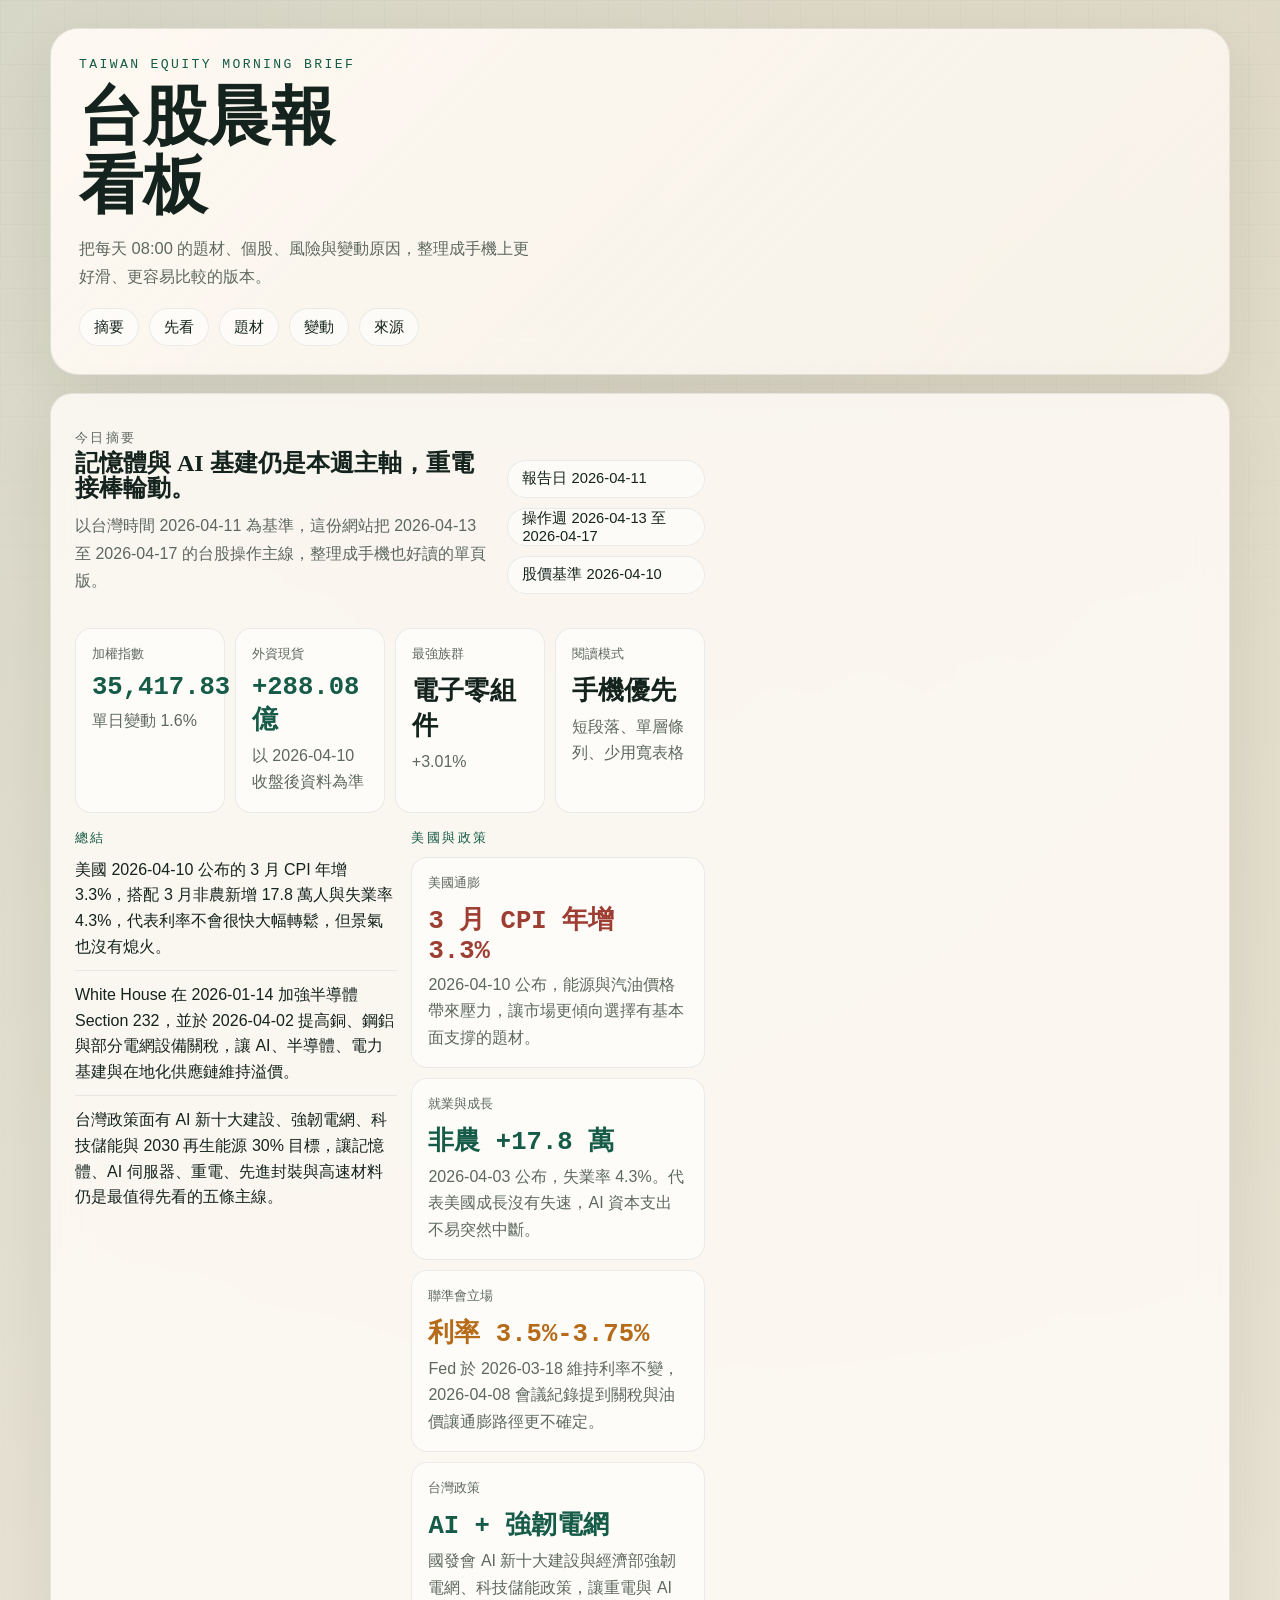
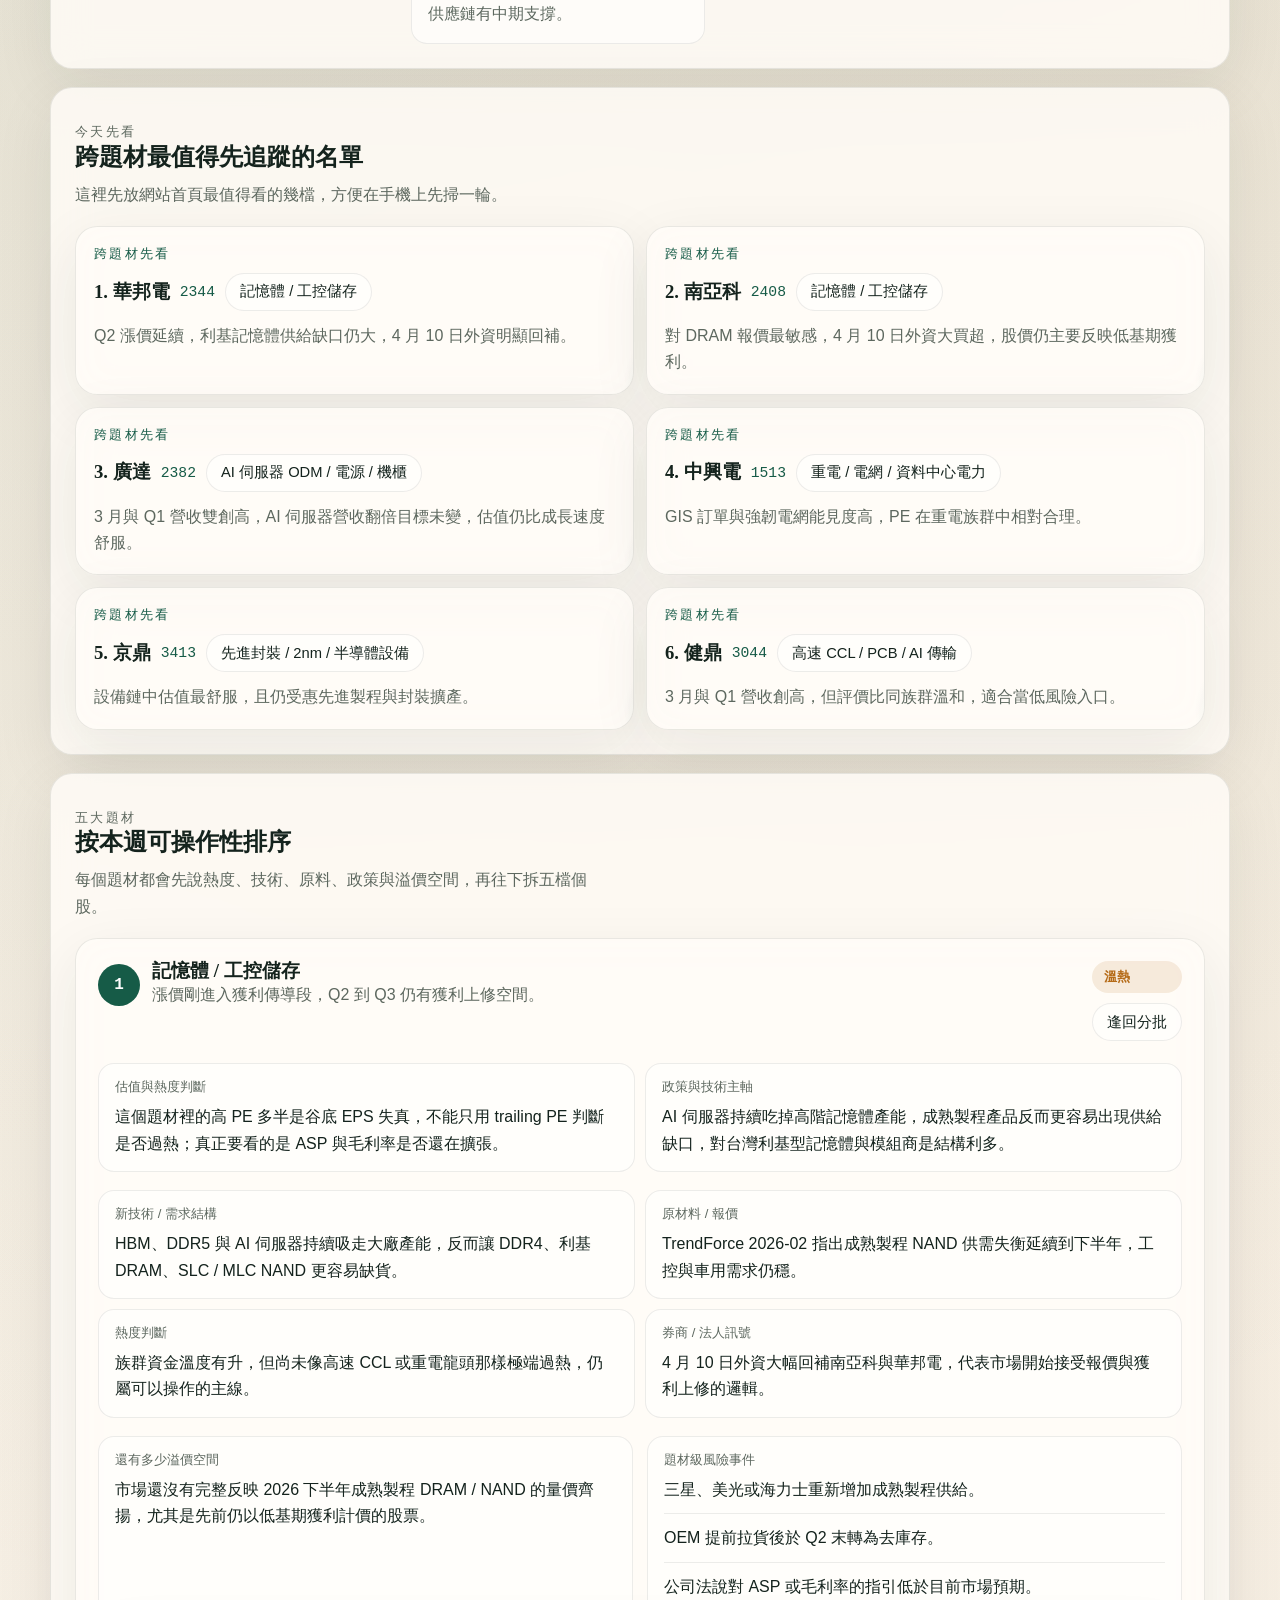
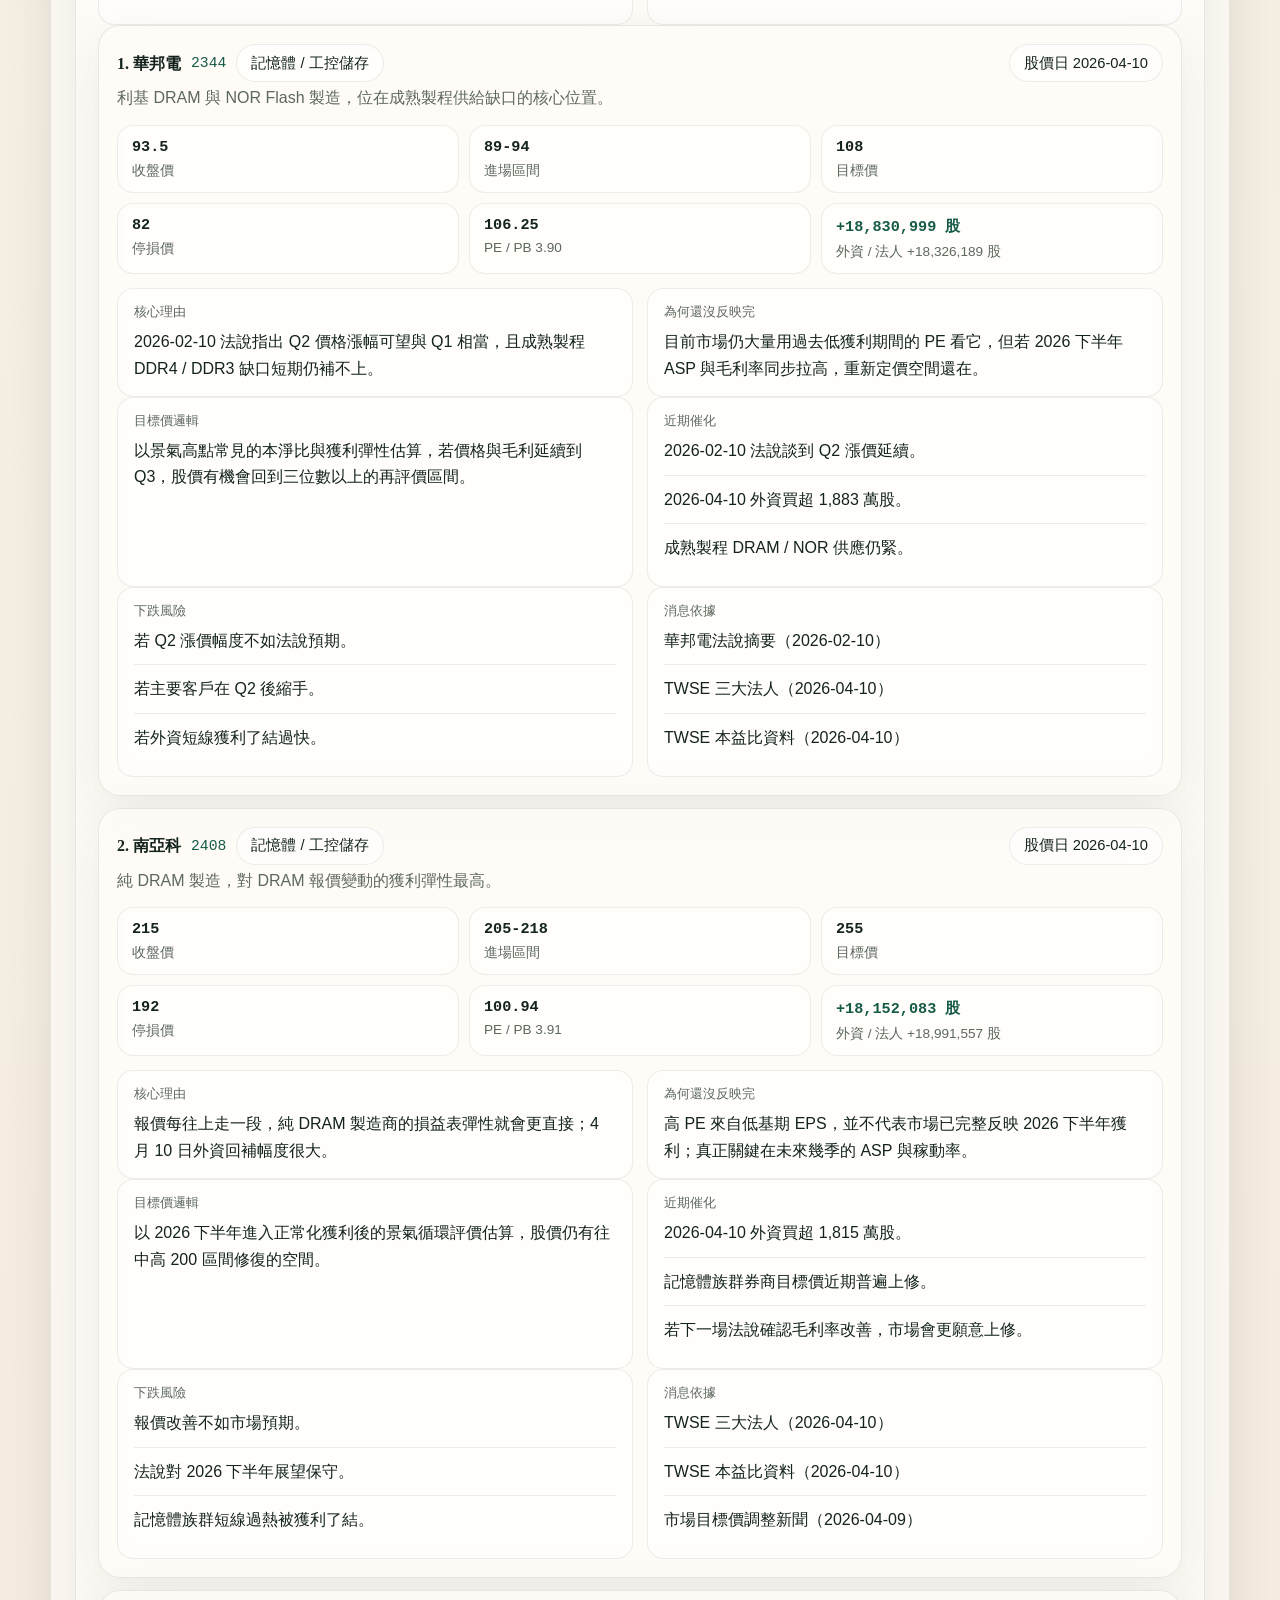
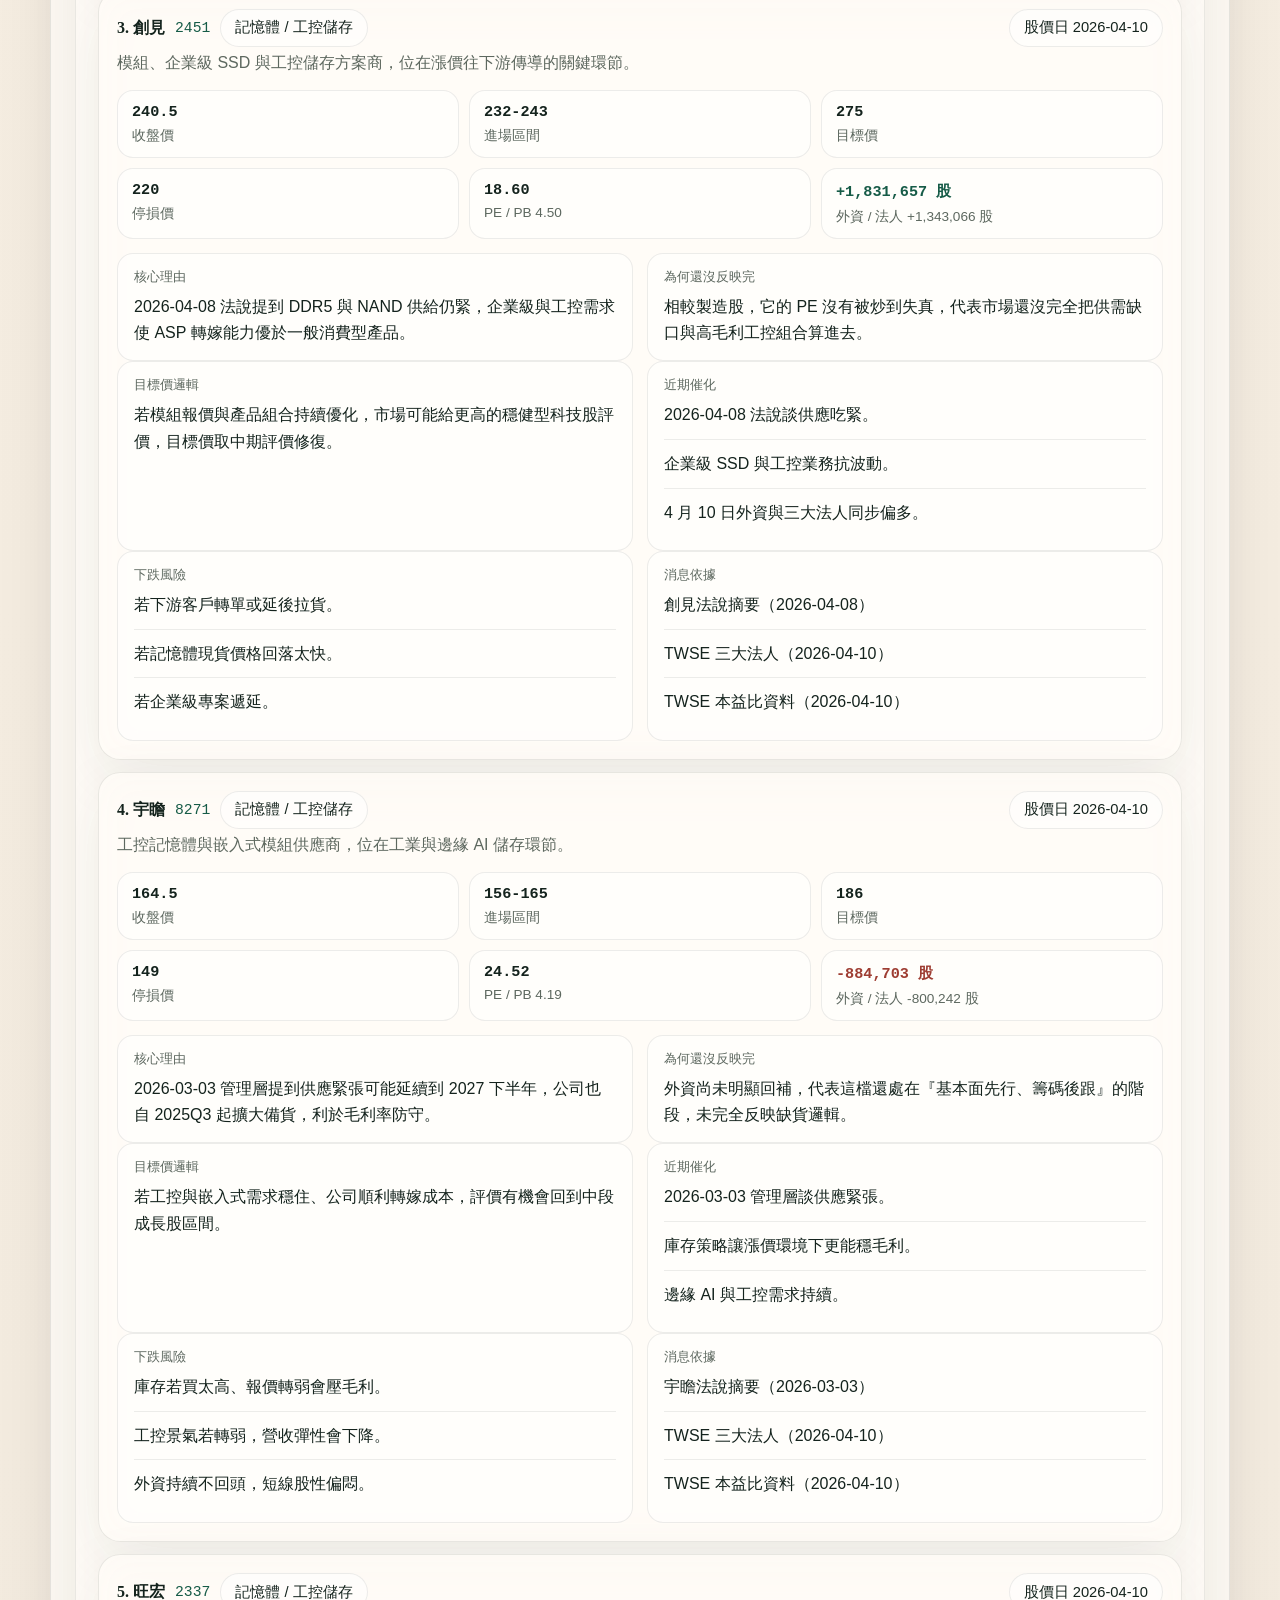
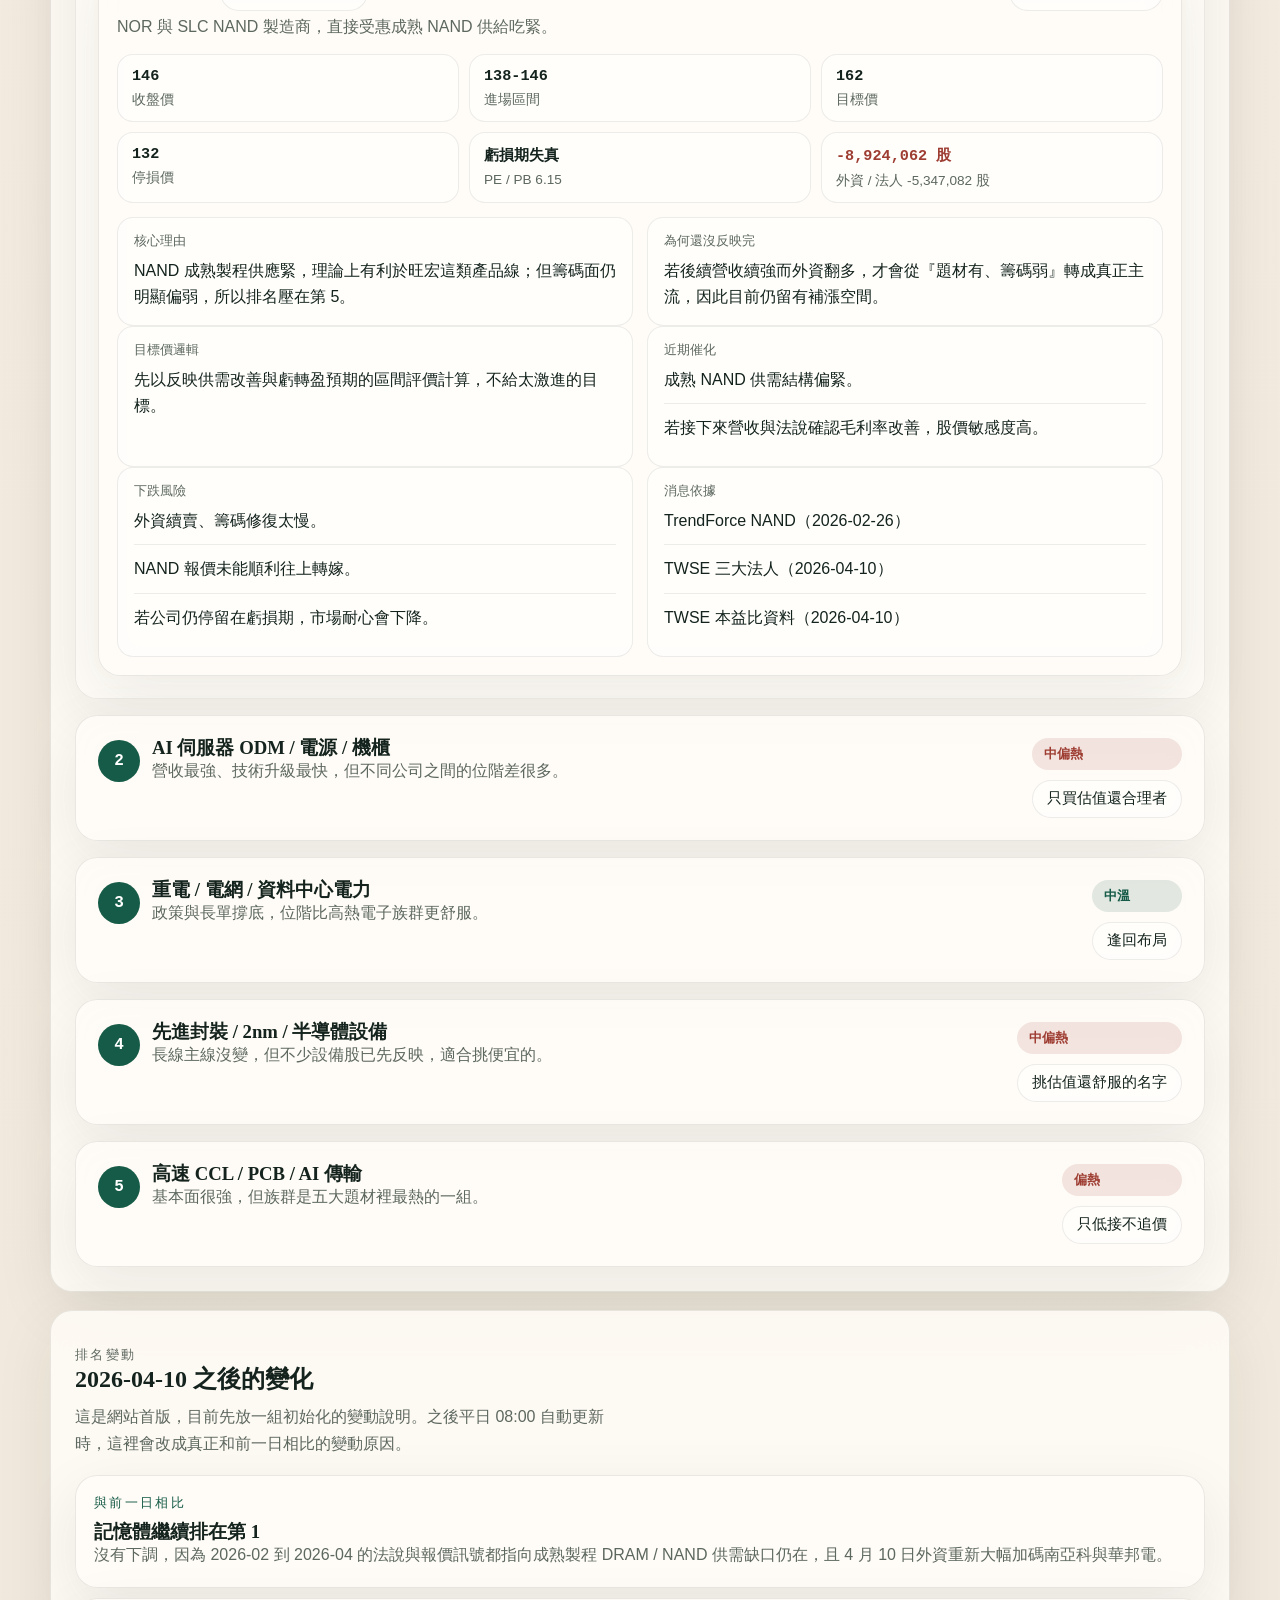
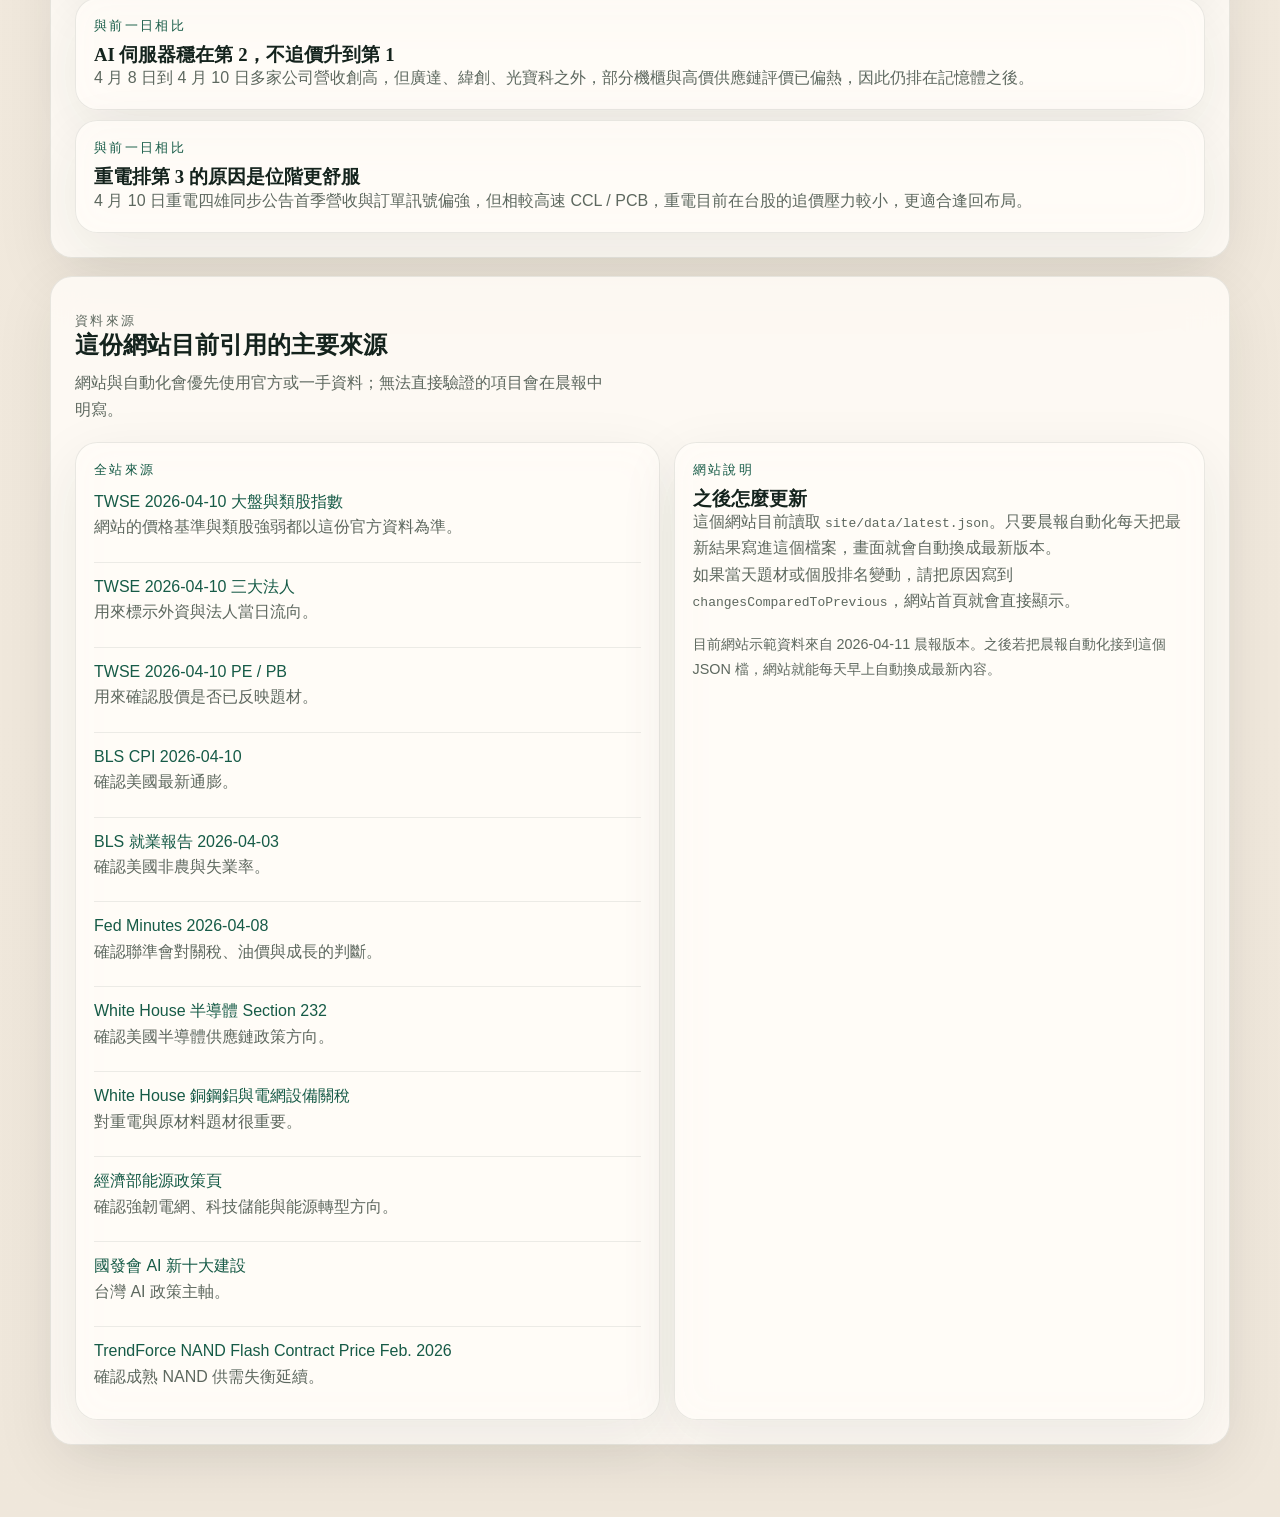
==== site/index.html @ 7820d24f "Add Taiwan stock morning brief site" ====
<!DOCTYPE html>
<html lang="zh-Hant">
  <head>
    <meta charset="UTF-8" />
    <meta name="viewport" content="width=device-width, initial-scale=1.0" />
    <title>台股晨報看板</title>
    <meta
      name="description"
      content="把每天的台股題材晨報整理成手機也好讀的單頁網站。"
    />
    <link rel="stylesheet" href="./styles.css" />
  </head>
  <body>
    <div class="page-backdrop"></div>
    <div class="shell">
      <header class="hero" id="top">
        <div class="hero-copy">
          <p class="eyebrow">Taiwan Equity Morning Brief</p>
          <h1>台股晨報看板</h1>
          <p class="hero-text">
            把每天 08:00 的題材、個股、風險與變動原因，整理成手機上更好滑、更容易比較的版本。
          </p>
        </div>
        <nav class="quick-nav" aria-label="快速導覽">
          <a href="#summary">摘要</a>
          <a href="#focus">先看</a>
          <a href="#themes">題材</a>
          <a href="#changes">變動</a>
          <a href="#sources">來源</a>
        </nav>
      </header>

      <main id="app" class="app">
        <section class="loading-card">
          <p class="loading-kicker">載入中</p>
          <h2>正在整理今天的晨報畫面</h2>
          <p>如果是第一次打開，請稍等資料載入完成。</p>
        </section>
      </main>
    </div>

    <script type="module" src="./app.js"></script>
  </body>
</html>
---- site/styles.css ----
:root {
  --bg: #f6f0e7;
  --bg-soft: rgba(255, 251, 244, 0.78);
  --surface: rgba(255, 252, 247, 0.84);
  --surface-strong: #fffaf3;
  --border: rgba(38, 49, 40, 0.1);
  --ink: #14231d;
  --muted: #5d685f;
  --jade: #165b47;
  --jade-soft: rgba(22, 91, 71, 0.12);
  --amber: #b56b17;
  --amber-soft: rgba(181, 107, 23, 0.12);
  --rose: #9e3d32;
  --rose-soft: rgba(158, 61, 50, 0.12);
  --shadow: 0 18px 60px rgba(21, 32, 27, 0.08);
  --radius-xl: 28px;
  --radius-lg: 22px;
  --radius-md: 16px;
  --radius-sm: 12px;
  --content-width: 1180px;
  --headline-font: "Iowan Old Style", "Palatino Linotype", "Book Antiqua",
    "Times New Roman", serif;
  --body-font: "Avenir Next", "PingFang TC", "Noto Sans TC", "Helvetica Neue",
    sans-serif;
  --mono-font: "SFMono-Regular", "Cascadia Code", Menlo, Monaco, Consolas,
    monospace;
}

* {
  box-sizing: border-box;
}

html {
  scroll-behavior: smooth;
}

body {
  margin: 0;
  min-height: 100vh;
  color: var(--ink);
  background:
    radial-gradient(circle at top left, rgba(22, 91, 71, 0.13), transparent 34%),
    radial-gradient(circle at top right, rgba(181, 107, 23, 0.12), transparent 36%),
    linear-gradient(180deg, #f9f4eb 0%, #f5ede1 48%, #efe7db 100%);
  font-family: var(--body-font);
}

.page-backdrop {
  position: fixed;
  inset: 0;
  pointer-events: none;
  background-image:
    linear-gradient(rgba(20, 35, 29, 0.035) 1px, transparent 1px),
    linear-gradient(90deg, rgba(20, 35, 29, 0.03) 1px, transparent 1px);
  background-size: 32px 32px;
  mask-image: linear-gradient(180deg, rgba(0, 0, 0, 0.6), transparent 92%);
}

.shell {
  position: relative;
  width: min(calc(100% - 28px), var(--content-width));
  margin: 0 auto;
  padding: 28px 0 72px;
}

.hero {
  display: grid;
  gap: 18px;
  padding: 28px;
  border: 1px solid var(--border);
  border-radius: var(--radius-xl);
  background:
    linear-gradient(135deg, rgba(255, 250, 243, 0.92), rgba(252, 247, 239, 0.7)),
    rgba(255, 255, 255, 0.3);
  box-shadow: var(--shadow);
  backdrop-filter: blur(18px);
}

.hero-copy {
  max-width: 760px;
}

.eyebrow,
.loading-kicker,
.section-kicker,
.card-kicker {
  margin: 0 0 10px;
  font-size: 0.82rem;
  letter-spacing: 0.18em;
  text-transform: uppercase;
  color: var(--jade);
  font-family: var(--mono-font);
}

h1,
h2,
h3,
h4 {
  margin: 0;
  font-family: var(--headline-font);
  font-weight: 700;
  line-height: 1.08;
}

h1 {
  font-size: clamp(2.4rem, 5vw, 4.6rem);
  max-width: 9ch;
}

.hero-text {
  margin: 14px 0 0;
  max-width: 50ch;
  font-size: 1.03rem;
  line-height: 1.7;
  color: var(--muted);
}

.quick-nav {
  display: flex;
  gap: 10px;
  flex-wrap: wrap;
}

.quick-nav a,
.chip,
.pill {
  display: inline-flex;
  align-items: center;
  gap: 8px;
  min-height: 38px;
  padding: 0 14px;
  border-radius: 999px;
  border: 1px solid rgba(20, 35, 29, 0.08);
  background: rgba(255, 255, 255, 0.55);
  color: var(--ink);
  text-decoration: none;
  font-size: 0.92rem;
}

.app {
  display: grid;
  gap: 18px;
  margin-top: 18px;
}

.panel,
.loading-card,
.theme-card,
.stock-card,
.focus-card,
.source-card,
.change-card {
  border: 1px solid var(--border);
  border-radius: var(--radius-lg);
  background: var(--surface);
  box-shadow: var(--shadow);
  backdrop-filter: blur(18px);
}

.loading-card,
.panel {
  padding: 24px;
}

.panel-grid {
  display: grid;
  gap: 16px;
}

.overview {
  display: grid;
  gap: 16px;
  grid-template-columns: 1.3fr 1fr;
}

.market-strip,
.macro-grid,
.focus-grid,
.theme-meta,
.stock-metrics,
.source-list,
.change-list,
.badge-row {
  display: grid;
  gap: 10px;
}

.market-strip {
  grid-template-columns: repeat(4, minmax(0, 1fr));
}

.metric-card {
  padding: 16px;
  border-radius: var(--radius-md);
  background: rgba(255, 255, 255, 0.56);
  border: 1px solid rgba(20, 35, 29, 0.08);
}

.metric-label {
  margin: 0;
  font-size: 0.82rem;
  color: var(--muted);
}

.metric-value {
  margin: 10px 0 6px;
  font-size: clamp(1.25rem, 2vw, 1.7rem);
  font-weight: 700;
  font-family: var(--mono-font);
}

.metric-note,
.body-copy,
.stock-note,
.meta-note,
.theme-summary,
.source-note {
  margin: 0;
  line-height: 1.65;
  color: var(--muted);
}

.summary-points,
.checklist,
.risk-list,
.source-list,
.change-list,
.inline-list {
  margin: 0;
  padding: 0;
  list-style: none;
}

.summary-points li,
.checklist li,
.risk-list li,
.source-list li,
.change-list li,
.inline-list li {
  padding: 11px 0;
  border-top: 1px solid rgba(20, 35, 29, 0.08);
  line-height: 1.6;
}

.summary-points li:first-child,
.checklist li:first-child,
.risk-list li:first-child,
.source-list li:first-child,
.change-list li:first-child,
.inline-list li:first-child {
  border-top: 0;
  padding-top: 0;
}

.theme-accordion {
  display: grid;
  gap: 16px;
}

.theme-card {
  overflow: clip;
}

.theme-card details {
  display: block;
}

.theme-card summary {
  display: grid;
  gap: 14px;
  padding: 22px;
  cursor: pointer;
  list-style: none;
}

.theme-card summary::-webkit-details-marker {
  display: none;
}

.theme-head {
  display: flex;
  align-items: flex-start;
  justify-content: space-between;
  gap: 12px;
}

.theme-title {
  display: flex;
  align-items: center;
  gap: 12px;
  flex-wrap: wrap;
}

.rank-badge {
  display: inline-flex;
  align-items: center;
  justify-content: center;
  width: 42px;
  height: 42px;
  border-radius: 50%;
  background: var(--jade);
  color: white;
  font-family: var(--mono-font);
  font-weight: 700;
}

.heat-badge {
  padding: 7px 12px;
  border-radius: 999px;
  font-size: 0.84rem;
  font-weight: 700;
}

.heat-hot {
  color: var(--rose);
  background: var(--rose-soft);
}

.heat-warm {
  color: var(--amber);
  background: var(--amber-soft);
}

.heat-cool {
  color: var(--jade);
  background: var(--jade-soft);
}

.theme-body {
  padding: 0 22px 22px;
}

.theme-meta {
  grid-template-columns: repeat(2, minmax(0, 1fr));
  margin-bottom: 18px;
}

.info-block {
  padding: 14px 16px;
  border-radius: var(--radius-md);
  background: rgba(255, 255, 255, 0.52);
  border: 1px solid rgba(20, 35, 29, 0.08);
}

.info-label {
  margin: 0 0 8px;
  color: var(--muted);
  font-size: 0.82rem;
}

.info-text {
  margin: 0;
  line-height: 1.65;
}

.stock-grid,
.focus-grid {
  display: grid;
  gap: 12px;
}

.stock-card,
.focus-card,
.source-card,
.change-card {
  padding: 18px;
}

.stock-header {
  display: flex;
  align-items: flex-start;
  justify-content: space-between;
  gap: 12px;
}

.stock-title-wrap {
  display: grid;
  gap: 4px;
}

.stock-title {
  display: flex;
  align-items: center;
  gap: 10px;
  flex-wrap: wrap;
}

.ticker {
  font-family: var(--mono-font);
  color: var(--jade);
  font-size: 0.92rem;
}

.stock-role {
  margin: 0;
  color: var(--muted);
  line-height: 1.55;
}

.stock-metrics {
  margin: 14px 0;
  grid-template-columns: repeat(3, minmax(0, 1fr));
}

.metric-pill {
  padding: 12px 14px;
  border-radius: var(--radius-md);
  background: rgba(255, 255, 255, 0.56);
  border: 1px solid rgba(20, 35, 29, 0.08);
}

.metric-pill strong {
  display: block;
  margin-bottom: 6px;
  font-family: var(--mono-font);
  font-size: 0.95rem;
}

.metric-pill span {
  display: block;
  color: var(--muted);
  font-size: 0.85rem;
}

.tone-up {
  color: var(--jade);
}

.tone-down {
  color: var(--rose);
}

.tone-flat {
  color: var(--amber);
}

.split-copy {
  display: grid;
  gap: 14px;
  grid-template-columns: repeat(2, minmax(0, 1fr));
}

.section-header {
  display: flex;
  align-items: flex-end;
  justify-content: space-between;
  gap: 16px;
  margin-bottom: 18px;
}

.section-header p {
  margin: 10px 0 0;
  color: var(--muted);
  max-width: 60ch;
  line-height: 1.7;
}

.focus-grid {
  grid-template-columns: repeat(2, minmax(0, 1fr));
}

.focus-card {
  position: relative;
  overflow: hidden;
}

.focus-card::after {
  content: "";
  position: absolute;
  inset: auto -20% -30% auto;
  width: 120px;
  height: 120px;
  border-radius: 50%;
  background: radial-gradient(circle, rgba(22, 91, 71, 0.15), transparent 72%);
}

.focus-title {
  display: flex;
  align-items: center;
  gap: 10px;
  flex-wrap: wrap;
}

.focus-note {
  margin: 12px 0 0;
  line-height: 1.65;
  color: var(--muted);
}

.changes-layout,
.sources-layout {
  display: grid;
  gap: 14px;
  grid-template-columns: 1.1fr 1fr;
}

.source-card a {
  color: var(--jade);
  text-decoration: none;
}

.source-card a:hover {
  text-decoration: underline;
}

.footer-note {
  margin-top: 18px;
  color: var(--muted);
  font-size: 0.9rem;
  line-height: 1.7;
}

.animate-rise {
  animation: rise 540ms ease both;
}

.delay-1 {
  animation-delay: 80ms;
}

.delay-2 {
  animation-delay: 160ms;
}

.delay-3 {
  animation-delay: 240ms;
}

@keyframes rise {
  from {
    opacity: 0;
    transform: translateY(14px);
  }
  to {
    opacity: 1;
    transform: translateY(0);
  }
}

@media (max-width: 980px) {
  .overview,
  .changes-layout,
  .sources-layout,
  .split-copy,
  .focus-grid {
    grid-template-columns: 1fr;
  }

  .market-strip {
    grid-template-columns: repeat(2, minmax(0, 1fr));
  }

  .theme-meta,
  .stock-metrics {
    grid-template-columns: 1fr;
  }
}

@media (max-width: 720px) {
  .shell {
    width: min(calc(100% - 18px), var(--content-width));
    padding-top: 14px;
    padding-bottom: 48px;
  }

  .hero,
  .loading-card,
  .panel {
    padding: 18px;
  }

  .theme-card summary,
  .theme-body,
  .stock-card,
  .focus-card,
  .source-card,
  .change-card {
    padding: 16px;
  }

  h1 {
    max-width: 100%;
    font-size: clamp(2.2rem, 11vw, 3.4rem);
  }

  .section-header {
    align-items: flex-start;
    flex-direction: column;
  }

  .market-strip {
    grid-template-columns: 1fr;
  }

  .quick-nav {
    overflow-x: auto;
    padding-bottom: 4px;
  }

  .quick-nav::-webkit-scrollbar {
    display: none;
  }

  .stock-header,
  .theme-head {
    flex-direction: column;
  }
}

@media (prefers-reduced-motion: reduce) {
  html {
    scroll-behavior: auto;
  }

  .animate-rise,
  .delay-1,
  .delay-2,
  .delay-3 {
    animation: none;
  }
}
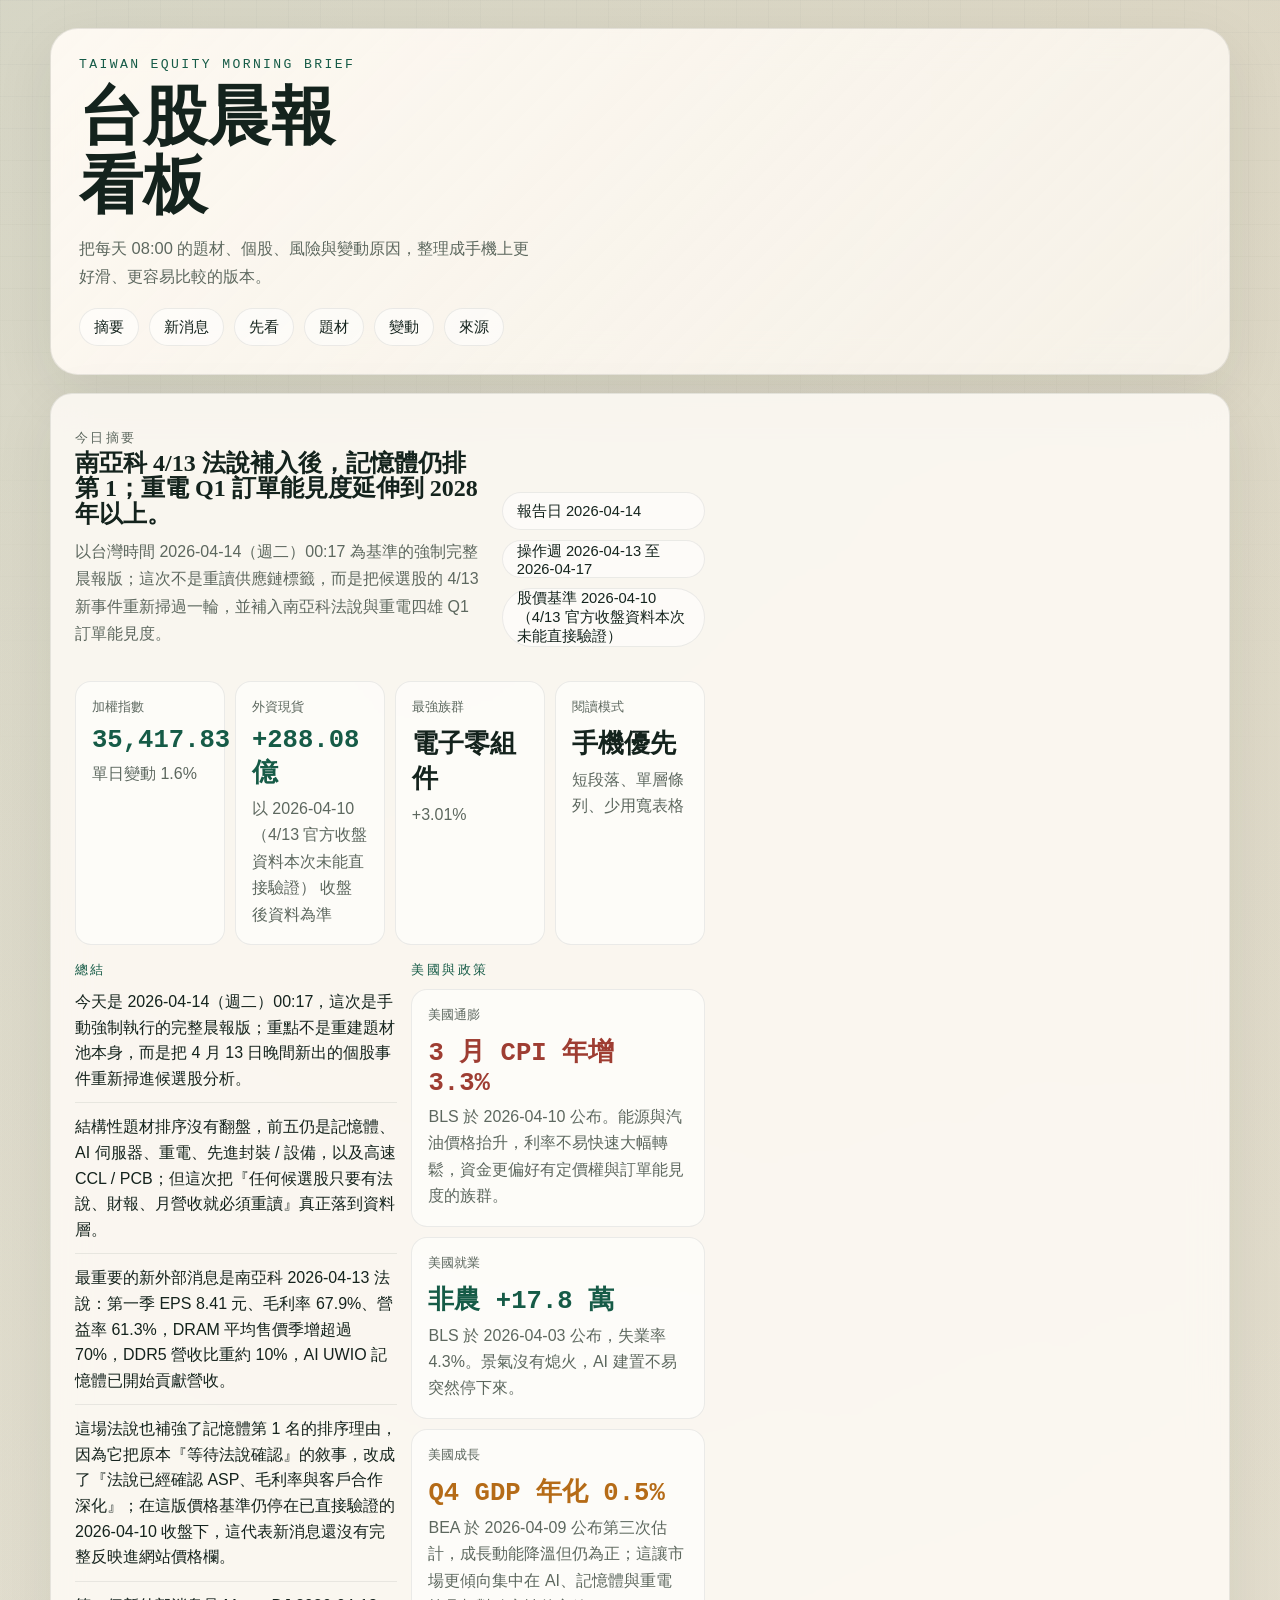
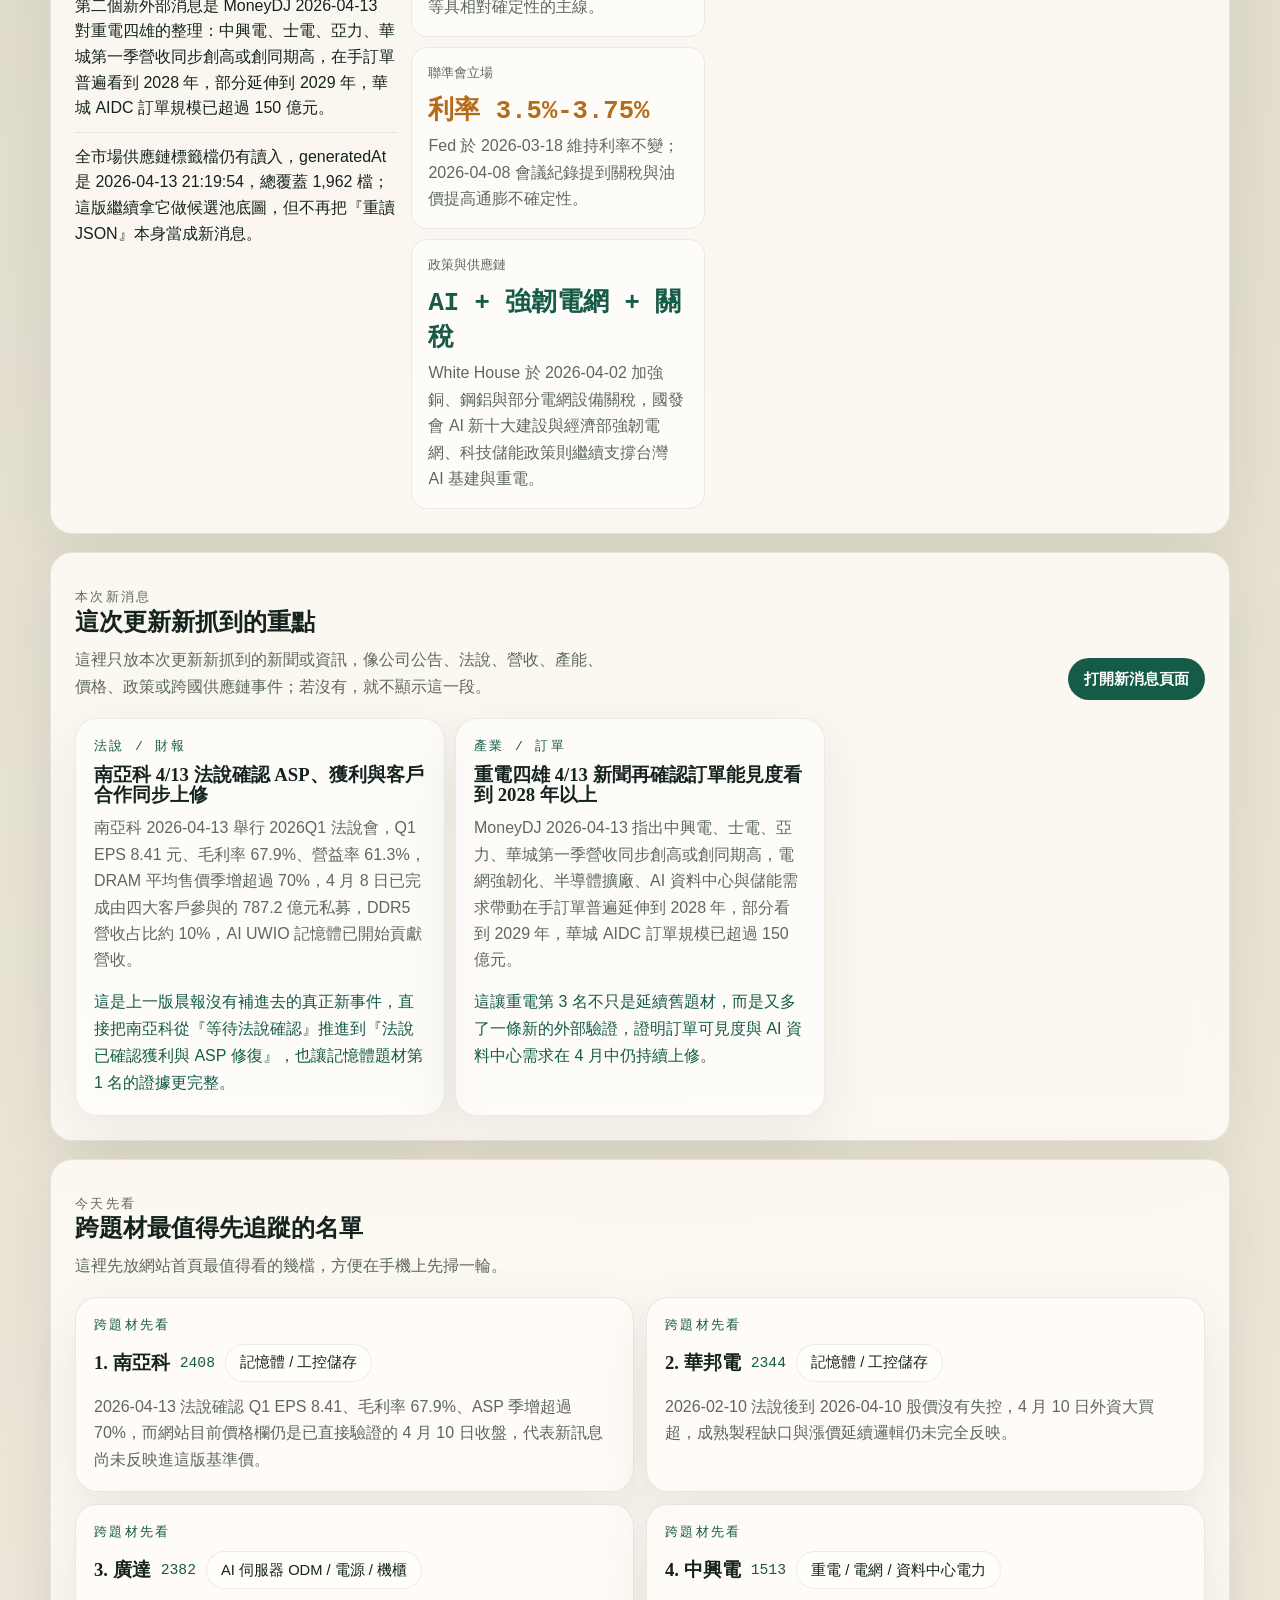
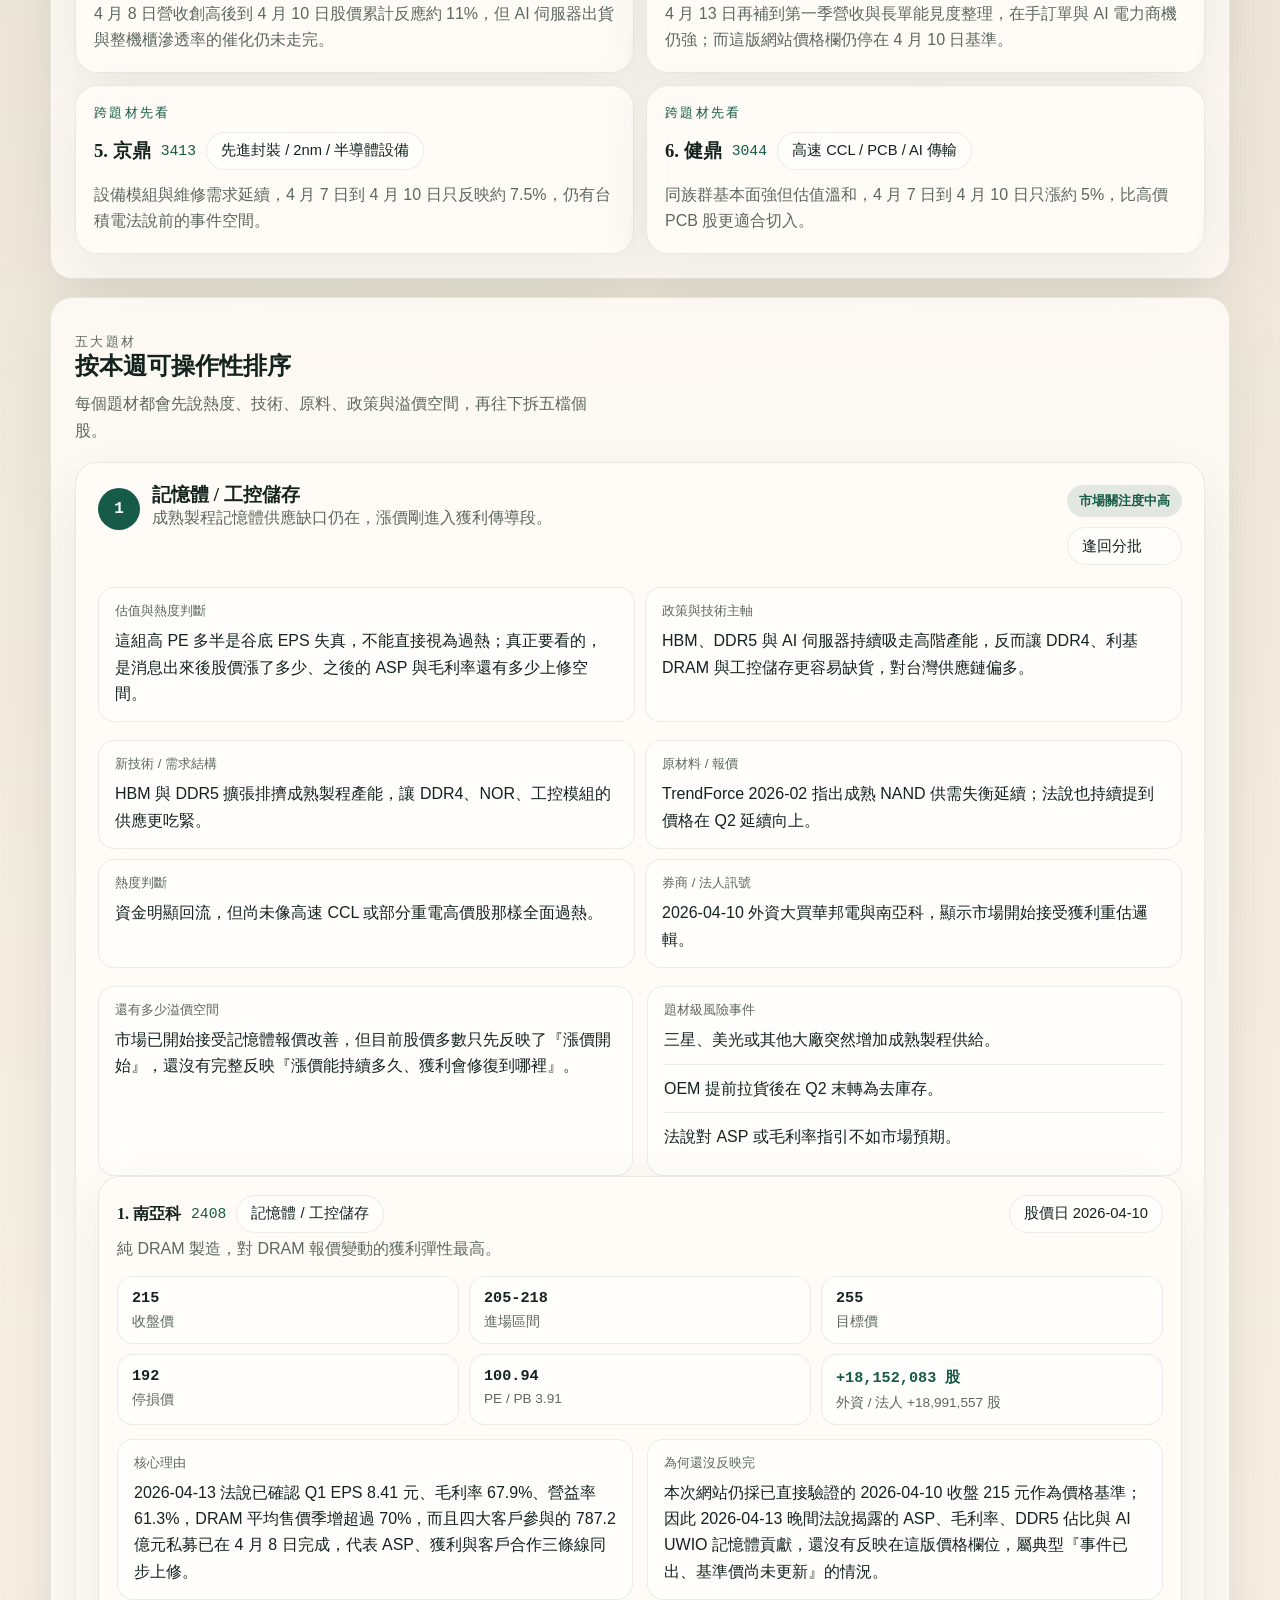
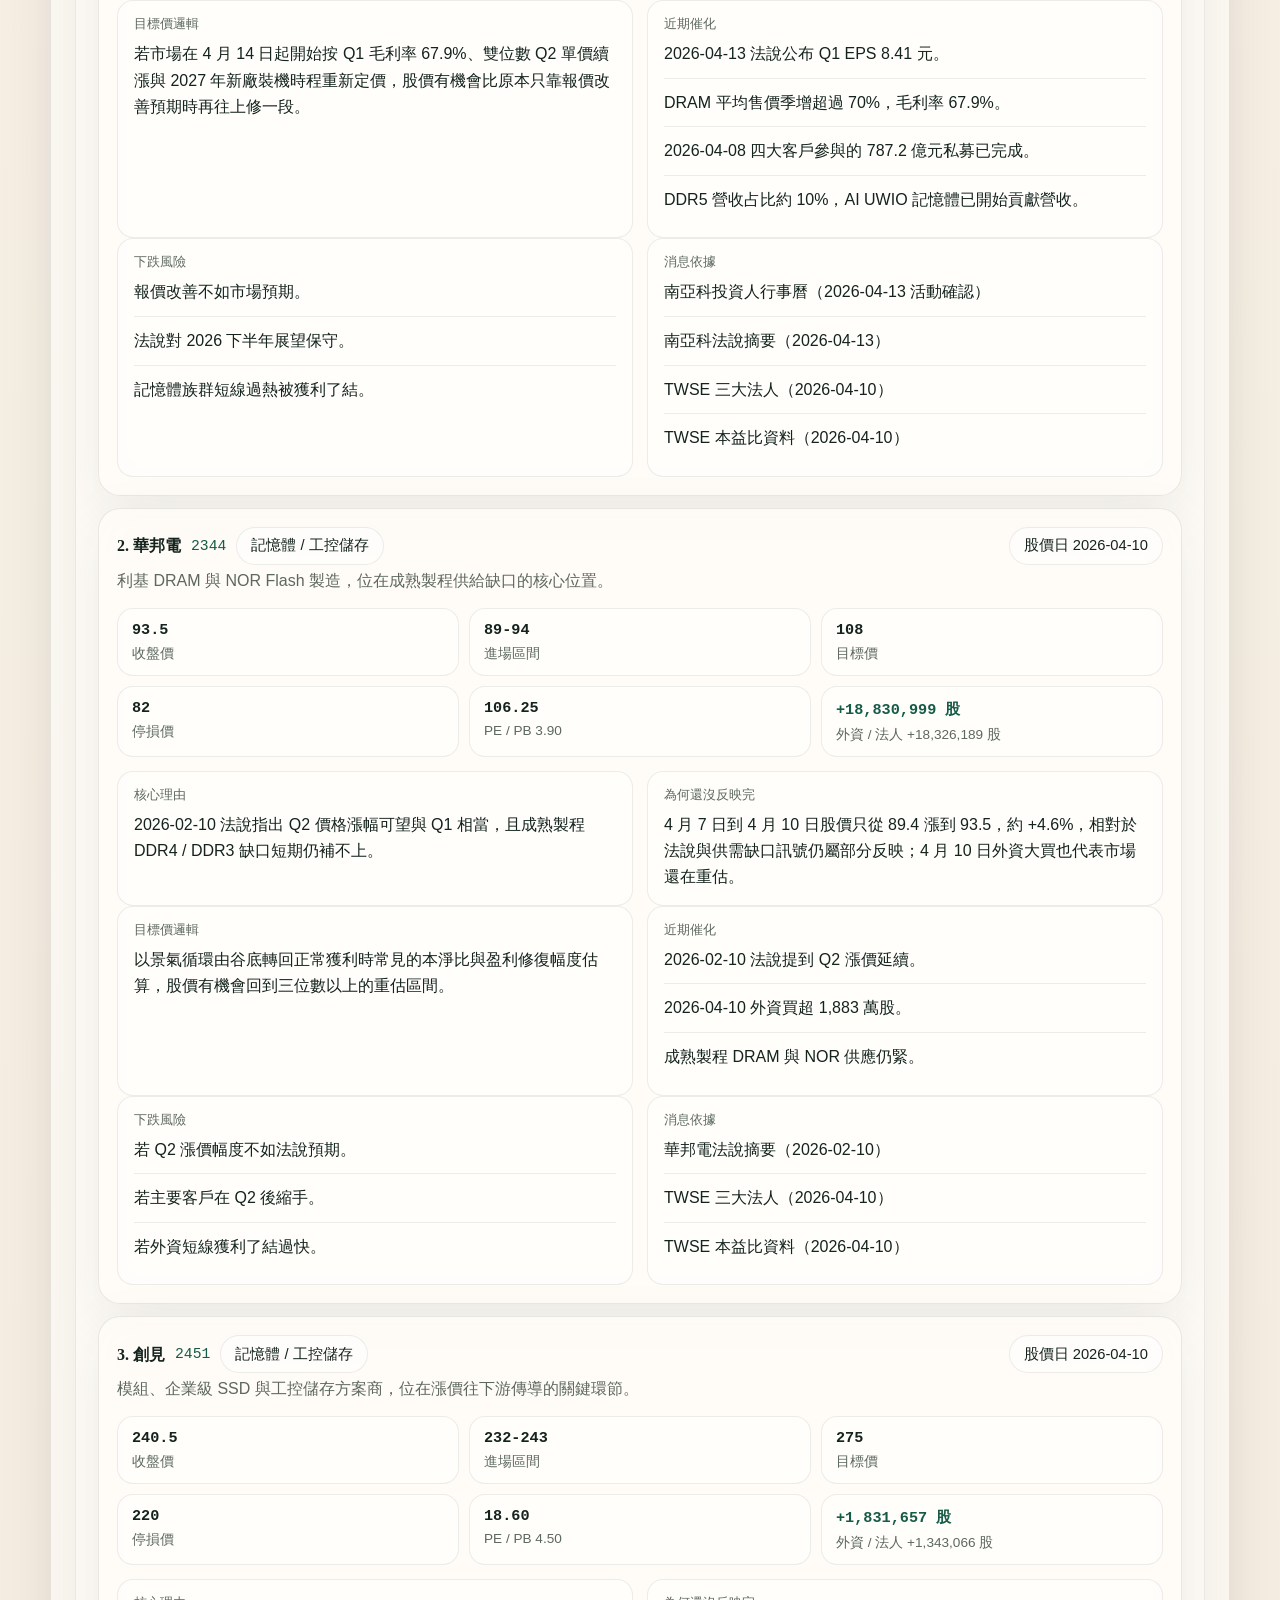
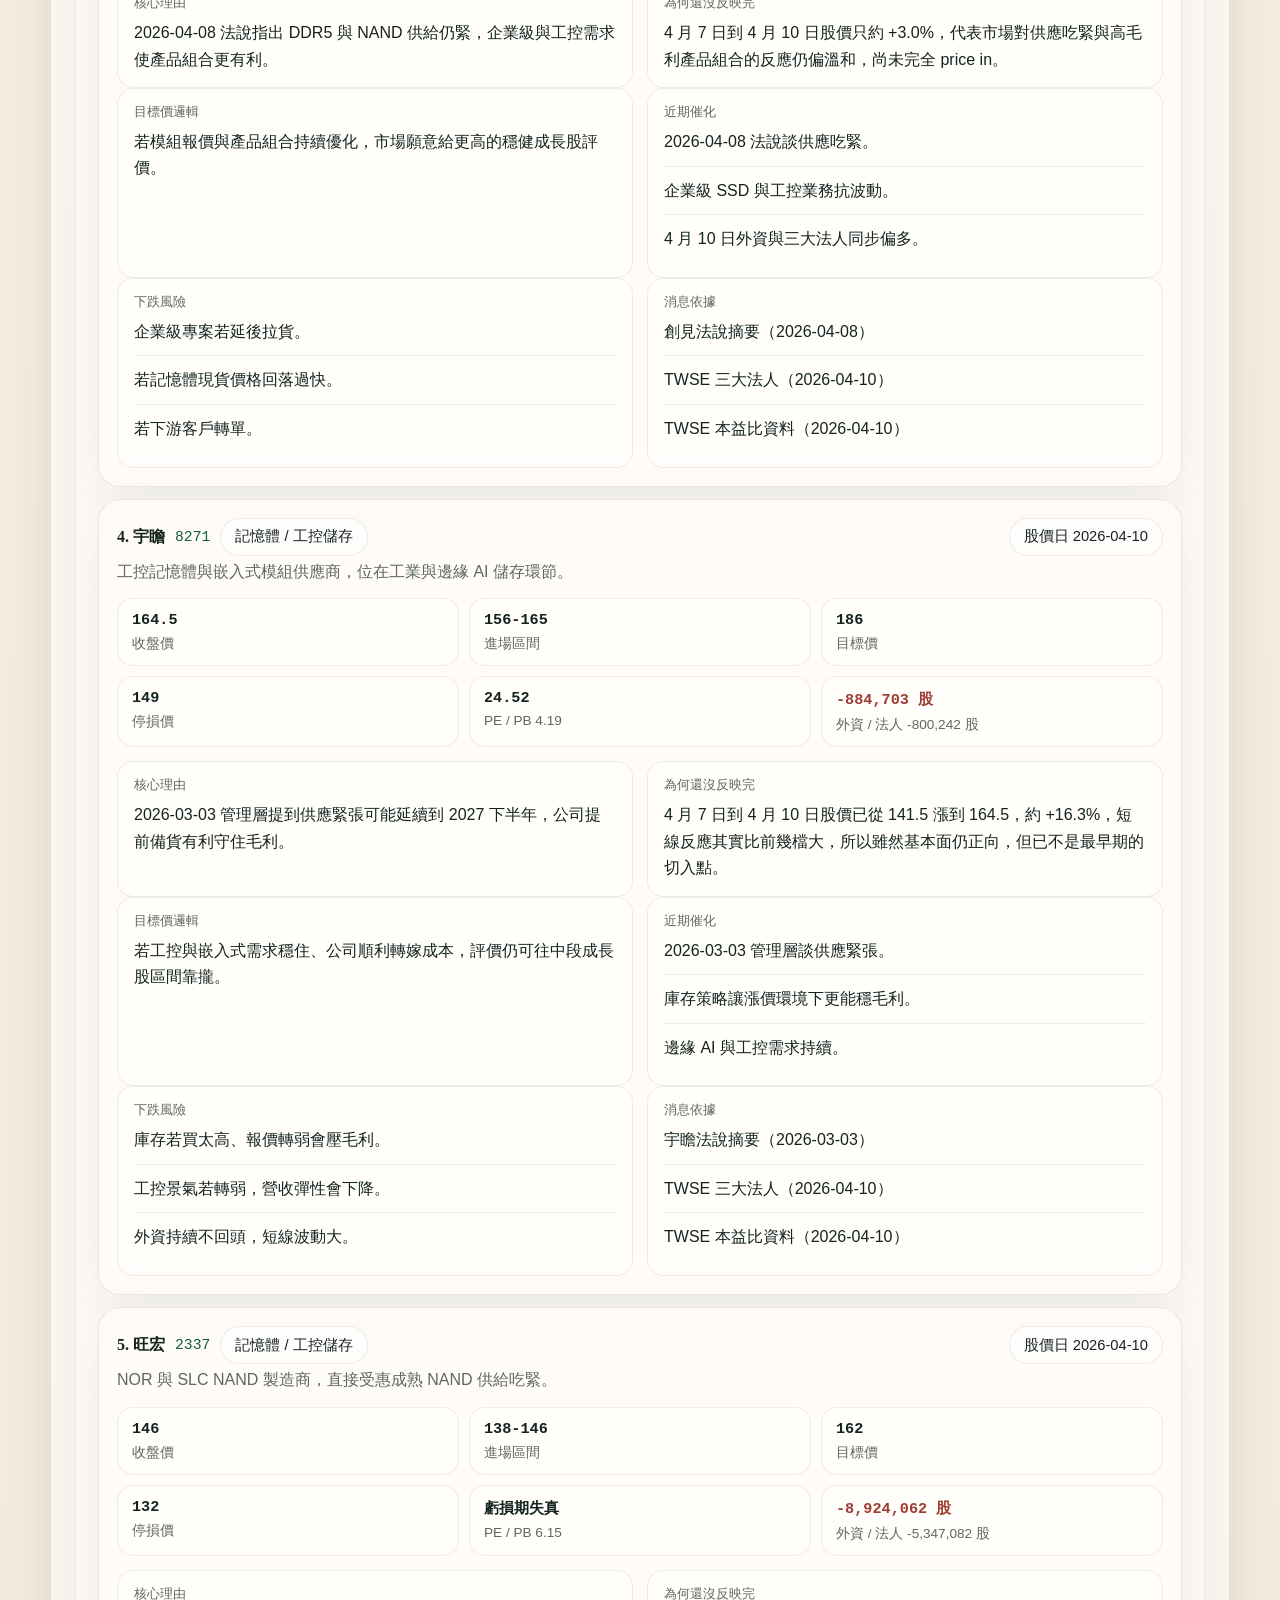
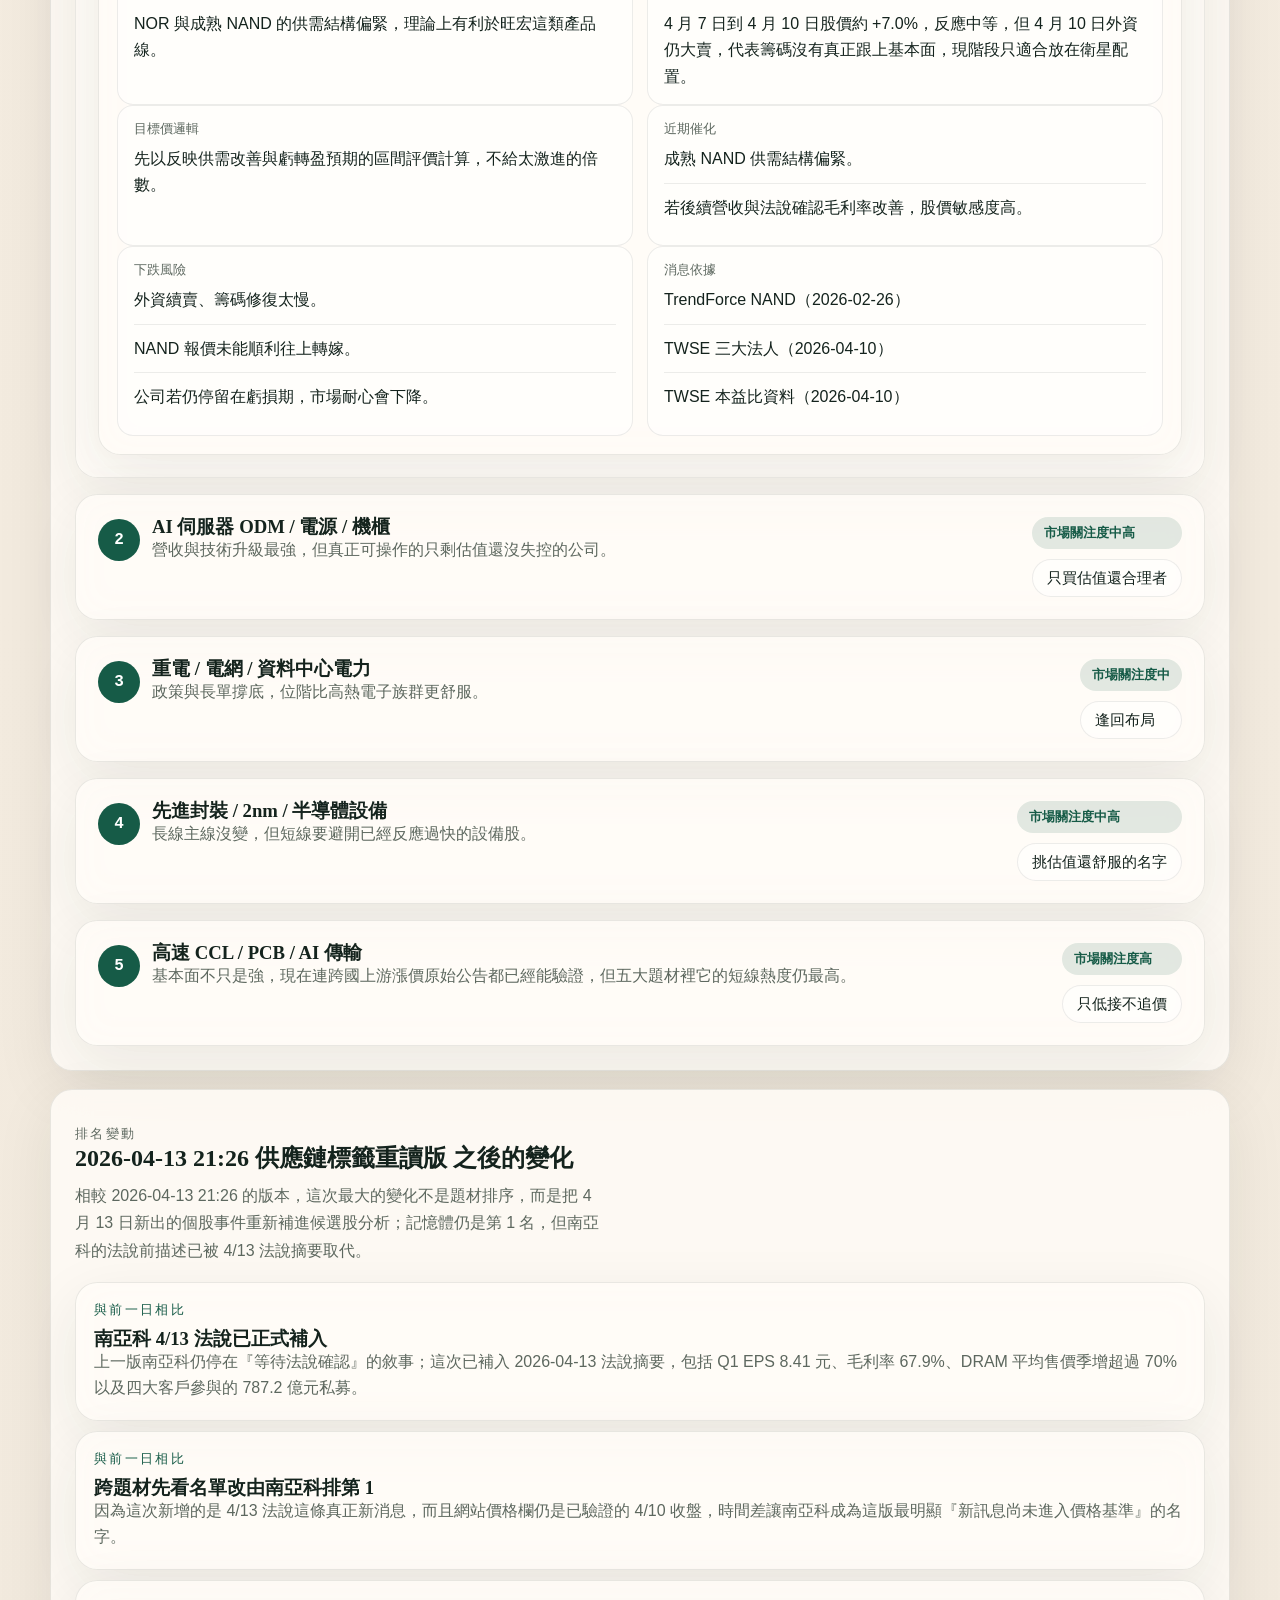
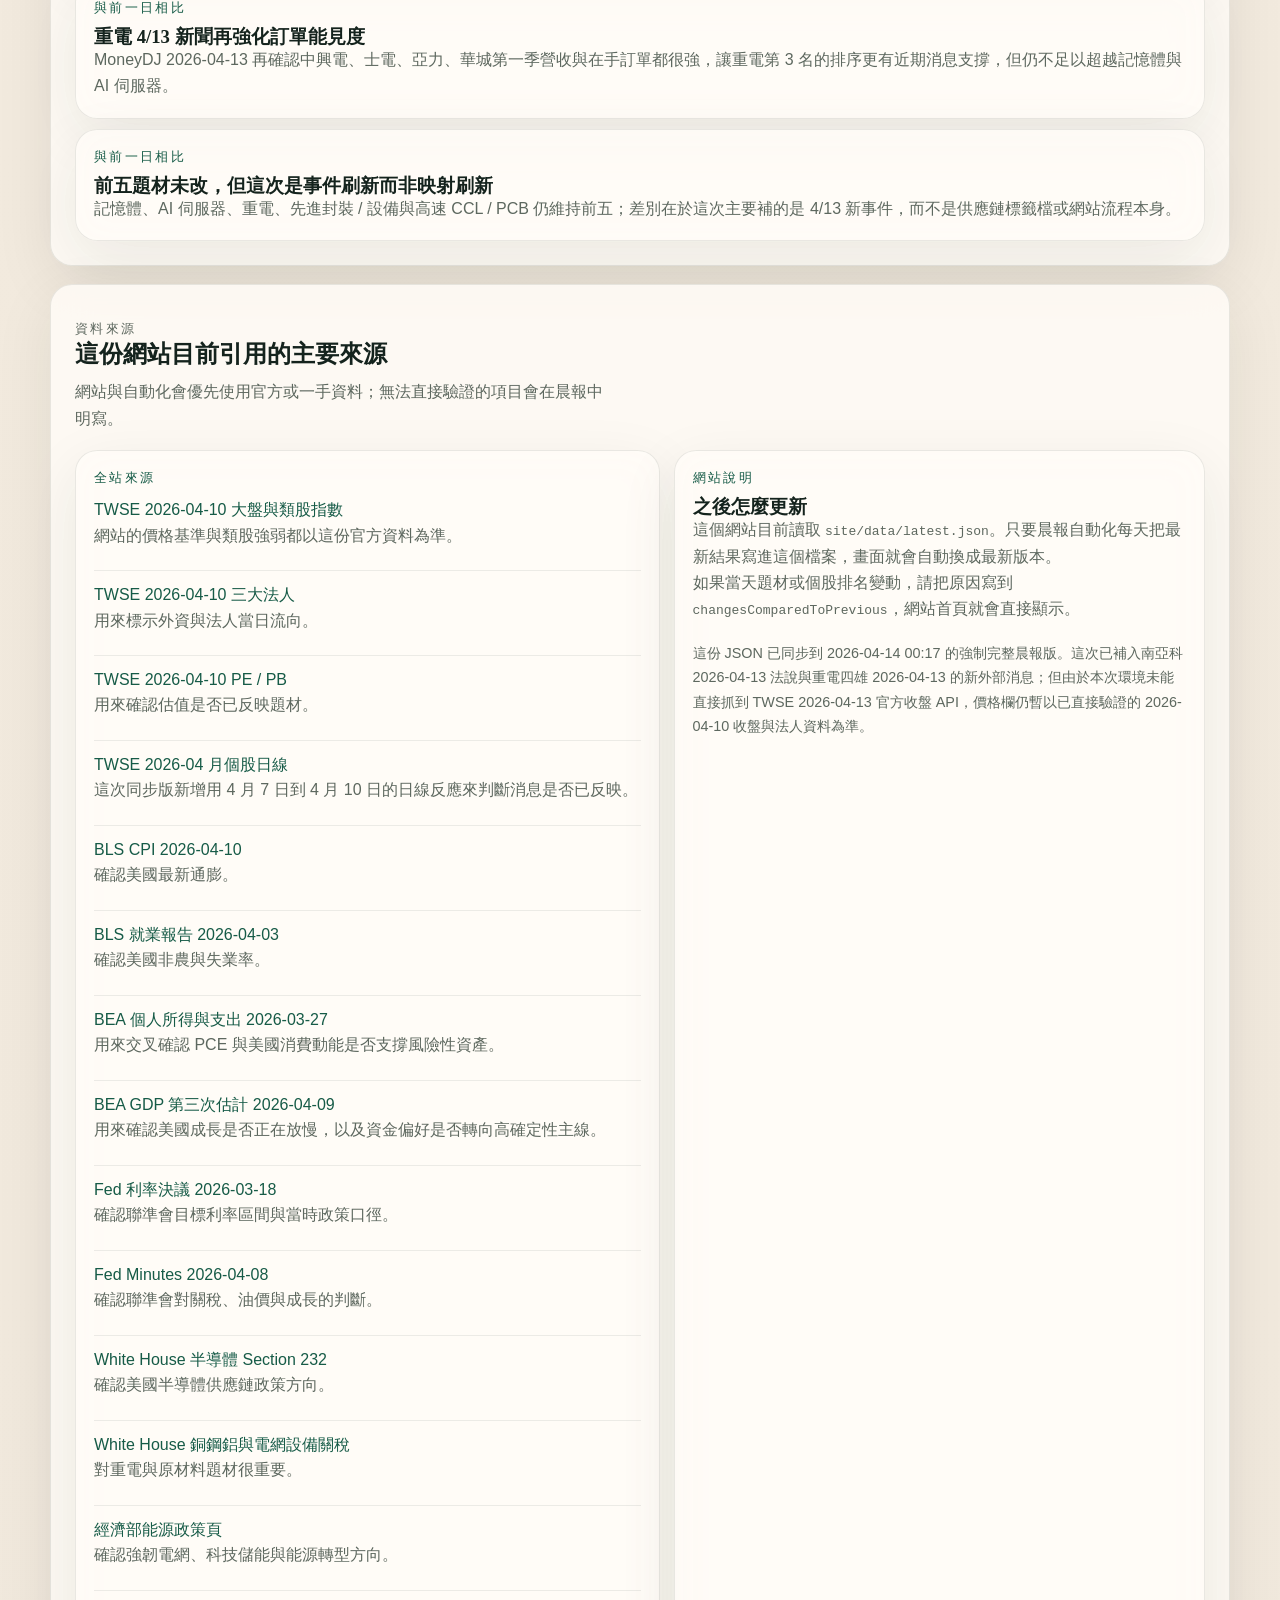
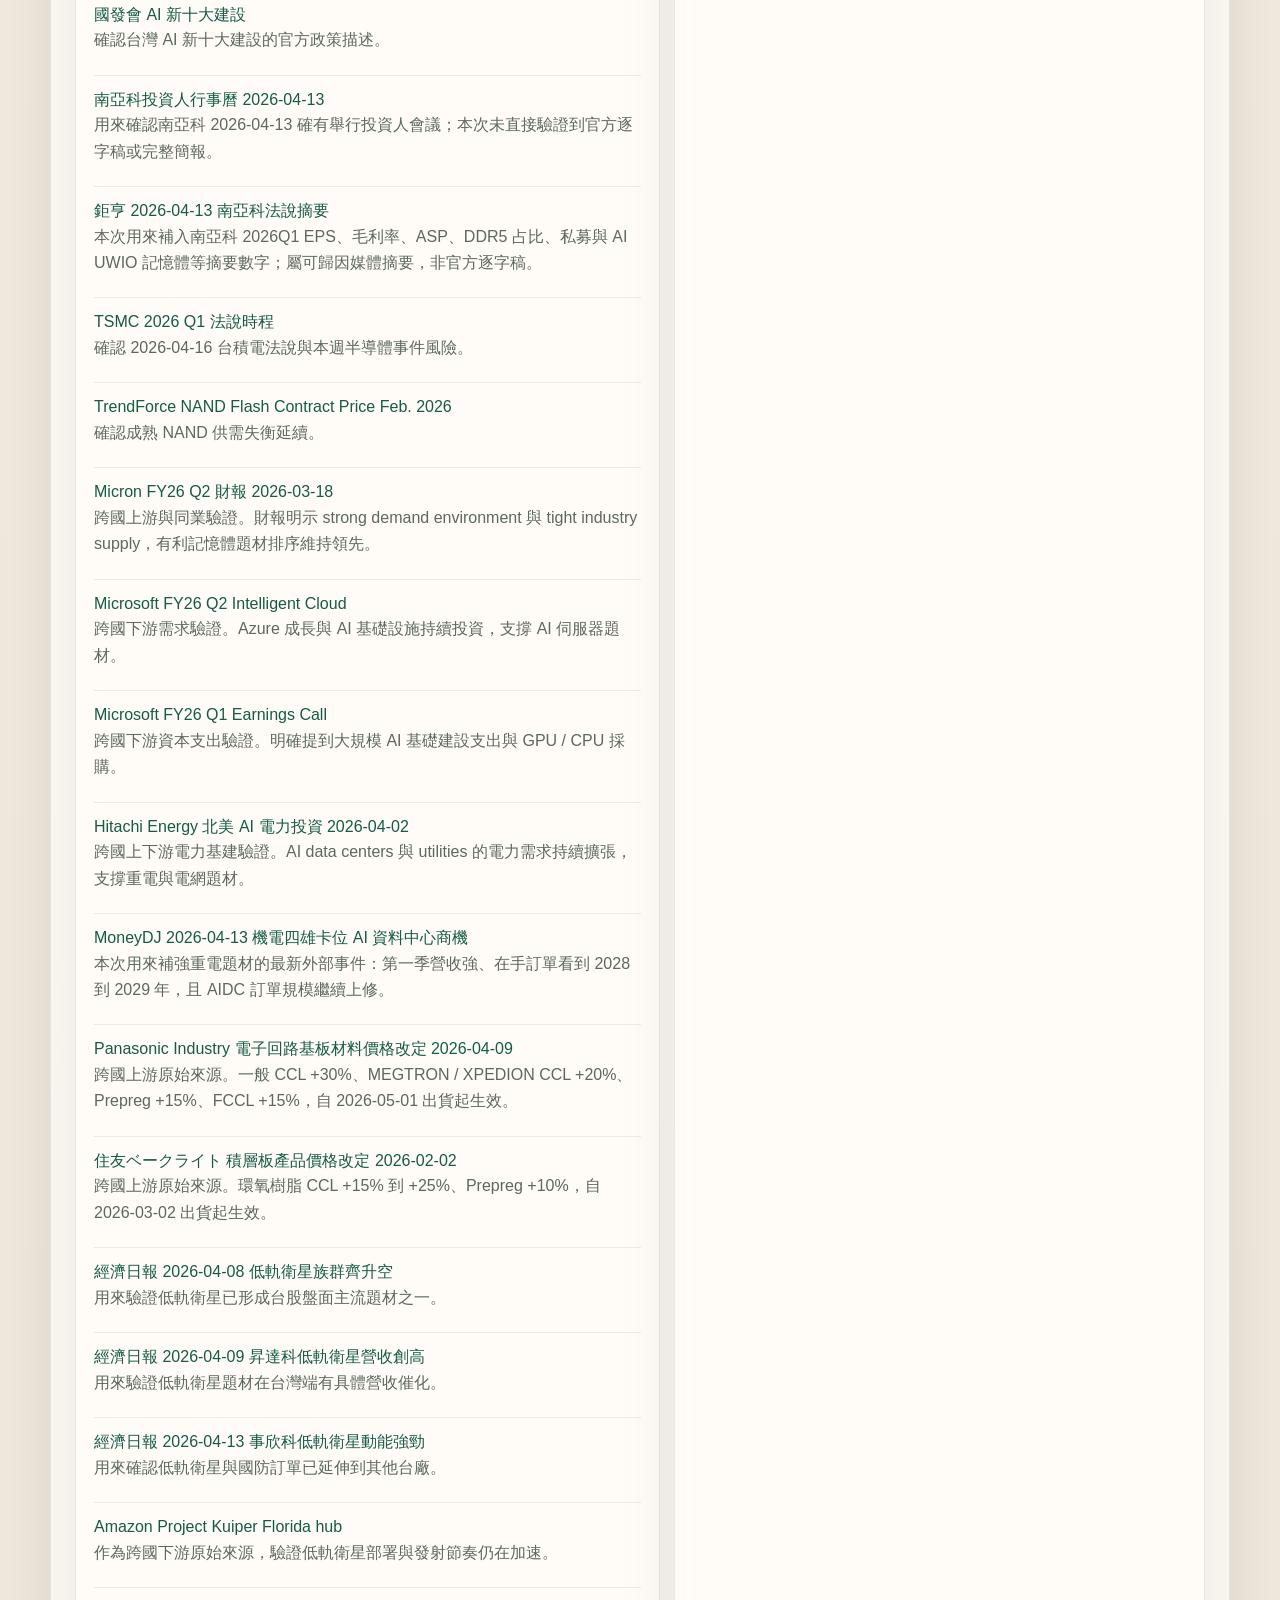
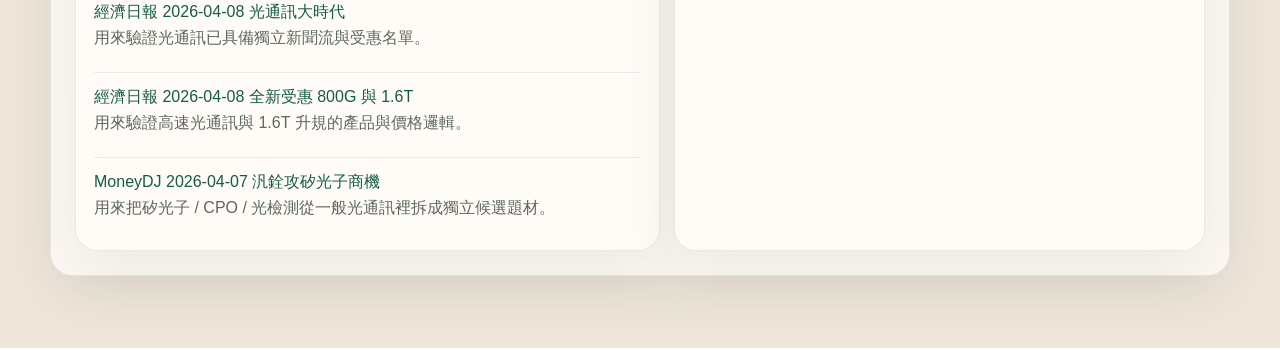
==== commit c7e01fb8: "Fix site cache for latest report updates" ====
--- a/site/index.html
+++ b/site/index.html
@@ -3,6 +3,9 @@
   <head>
     <meta charset="UTF-8" />
     <meta name="viewport" content="width=device-width, initial-scale=1.0" />
+    <meta http-equiv="Cache-Control" content="no-cache, no-store, must-revalidate" />
+    <meta http-equiv="Pragma" content="no-cache" />
+    <meta http-equiv="Expires" content="0" />
     <title>台股晨報看板</title>
     <meta
       name="description"
@@ -23,6 +26,7 @@
         </div>
         <nav class="quick-nav" aria-label="快速導覽">
           <a href="#summary">摘要</a>
+          <a id="news-nav-link" class="is-hidden" href="./news.html">新消息</a>
           <a href="#focus">先看</a>
           <a href="#themes">題材</a>
           <a href="#changes">變動</a>
--- a/site/styles.css
+++ b/site/styles.css
@@ -137,6 +137,10 @@
   font-size: 0.92rem;
 }
 
+.is-hidden {
+  display: none !important;
+}
+
 .app {
   display: grid;
   gap: 18px;
@@ -176,6 +180,7 @@
 .market-strip,
 .macro-grid,
 .focus-grid,
+.discovery-grid,
 .theme-meta,
 .stock-metrics,
 .source-list,
@@ -487,6 +492,65 @@
   color: var(--muted);
 }
 
+.page-actions {
+  display: flex;
+  align-items: center;
+}
+
+.button-link {
+  display: inline-flex;
+  align-items: center;
+  justify-content: center;
+  min-height: 42px;
+  padding: 0 16px;
+  border-radius: 999px;
+  background: var(--jade);
+  color: #fff;
+  text-decoration: none;
+  font-size: 0.92rem;
+  font-weight: 600;
+}
+
+.button-link:hover {
+  background: #124b3b;
+}
+
+.discovery-grid {
+  grid-template-columns: repeat(3, minmax(0, 1fr));
+}
+
+.discovery-card {
+  padding: 18px;
+  border-radius: var(--radius-lg);
+  border: 1px solid rgba(20, 35, 29, 0.08);
+  background: rgba(255, 255, 255, 0.58);
+  box-shadow: var(--shadow);
+}
+
+.discovery-card-strong {
+  background:
+    linear-gradient(180deg, rgba(255, 252, 247, 0.96), rgba(255, 248, 240, 0.86)),
+    rgba(255, 255, 255, 0.4);
+}
+
+.discovery-card h3 {
+  margin-bottom: 10px;
+}
+
+.discovery-why {
+  margin: 14px 0 0;
+  line-height: 1.7;
+  color: var(--jade);
+}
+
+.discovery-impact {
+  margin-top: 14px;
+}
+
+.compact-card {
+  padding: 18px;
+}
+
 .changes-layout,
 .sources-layout {
   display: grid;
@@ -542,7 +606,8 @@
   .changes-layout,
   .sources-layout,
   .split-copy,
-  .focus-grid {
+  .focus-grid,
+  .discovery-grid {
     grid-template-columns: 1fr;
   }
 
@@ -588,6 +653,14 @@
     flex-direction: column;
   }
 
+  .page-actions {
+    width: 100%;
+  }
+
+  .button-link {
+    width: 100%;
+  }
+
   .market-strip {
     grid-template-columns: 1fr;
   }
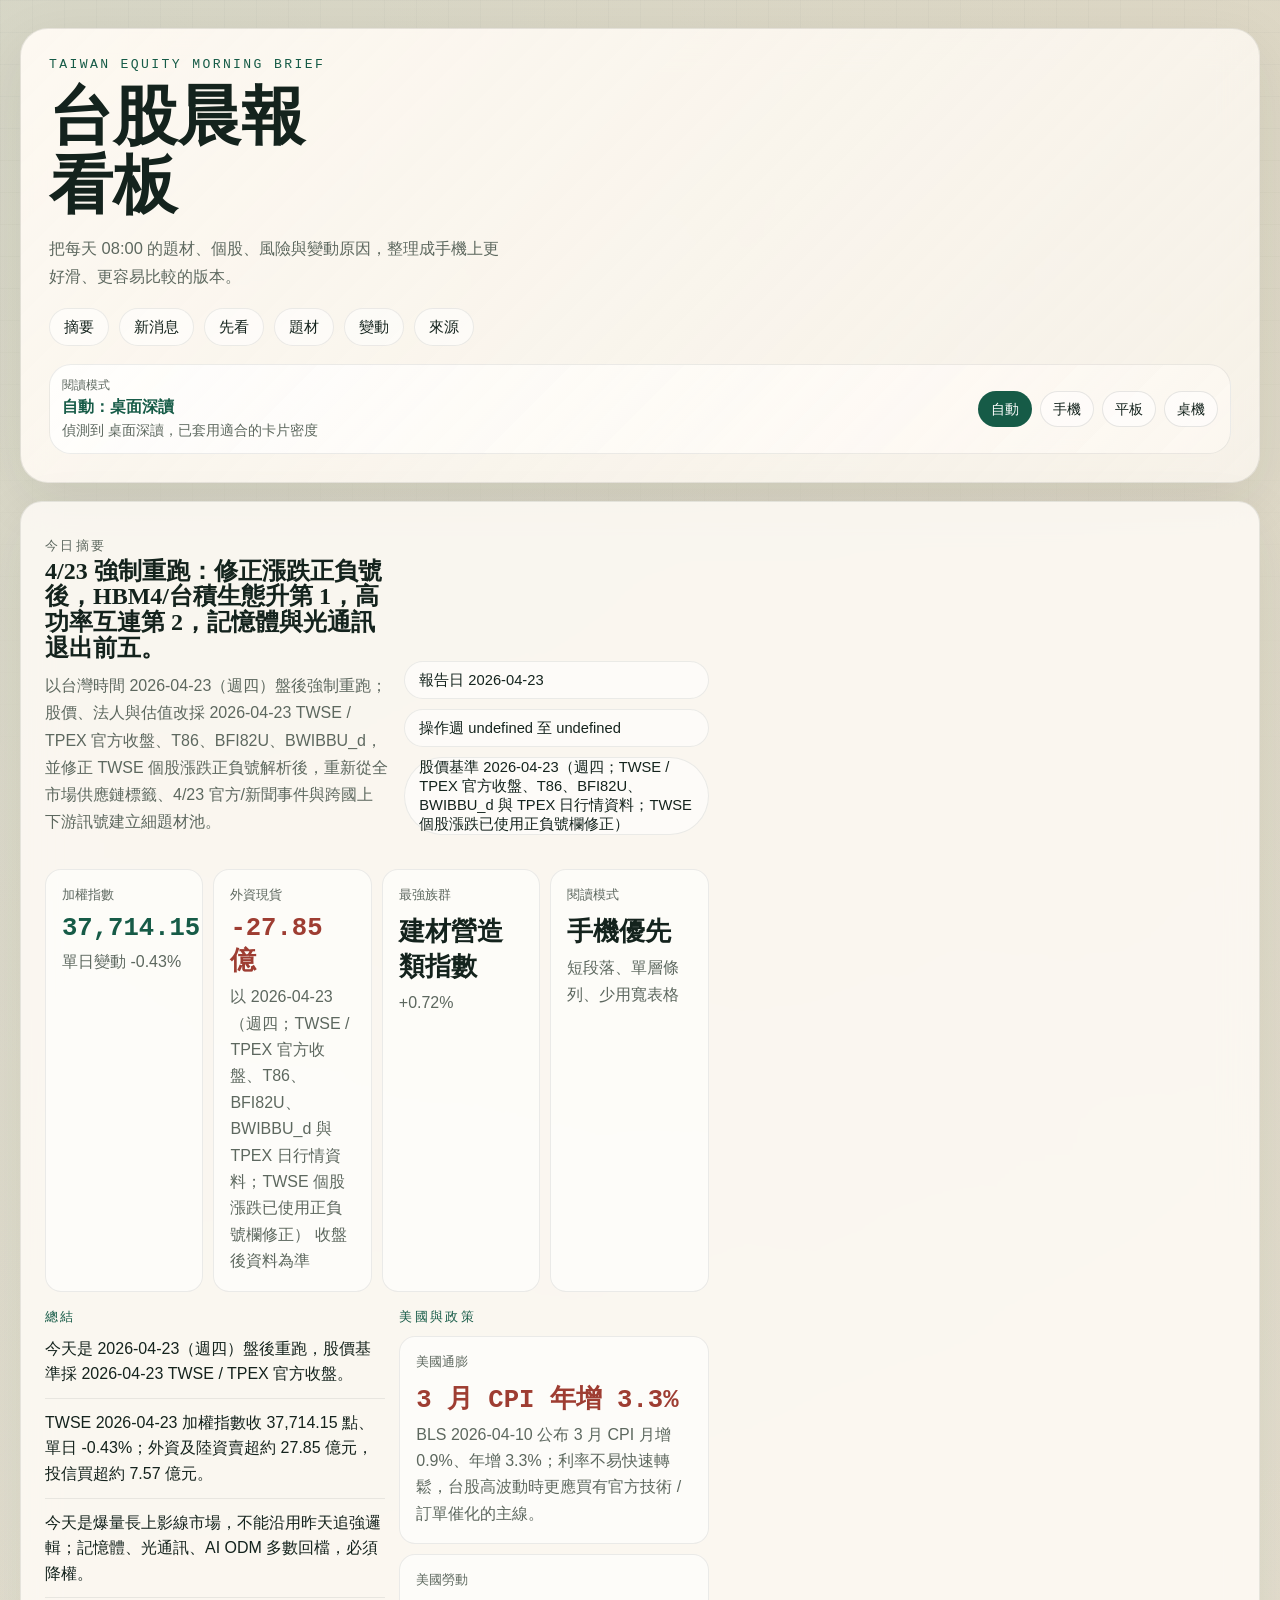
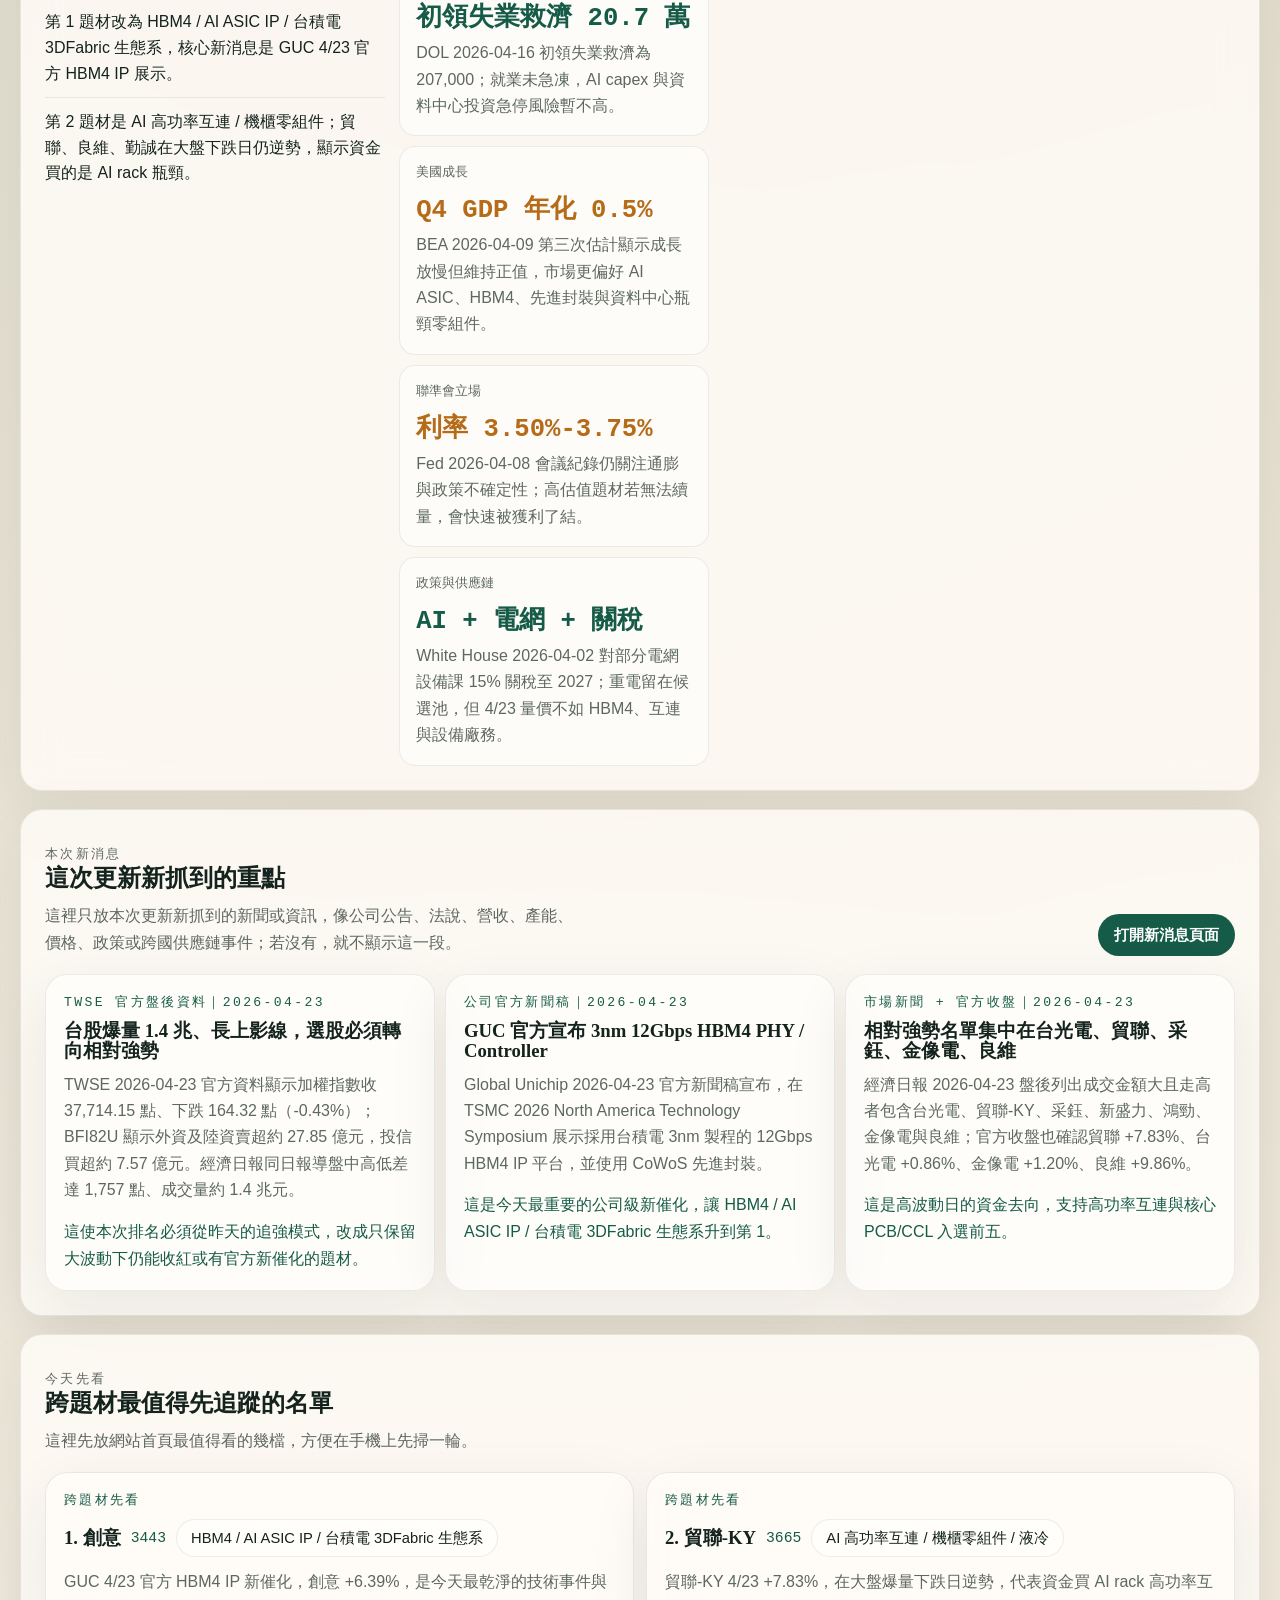
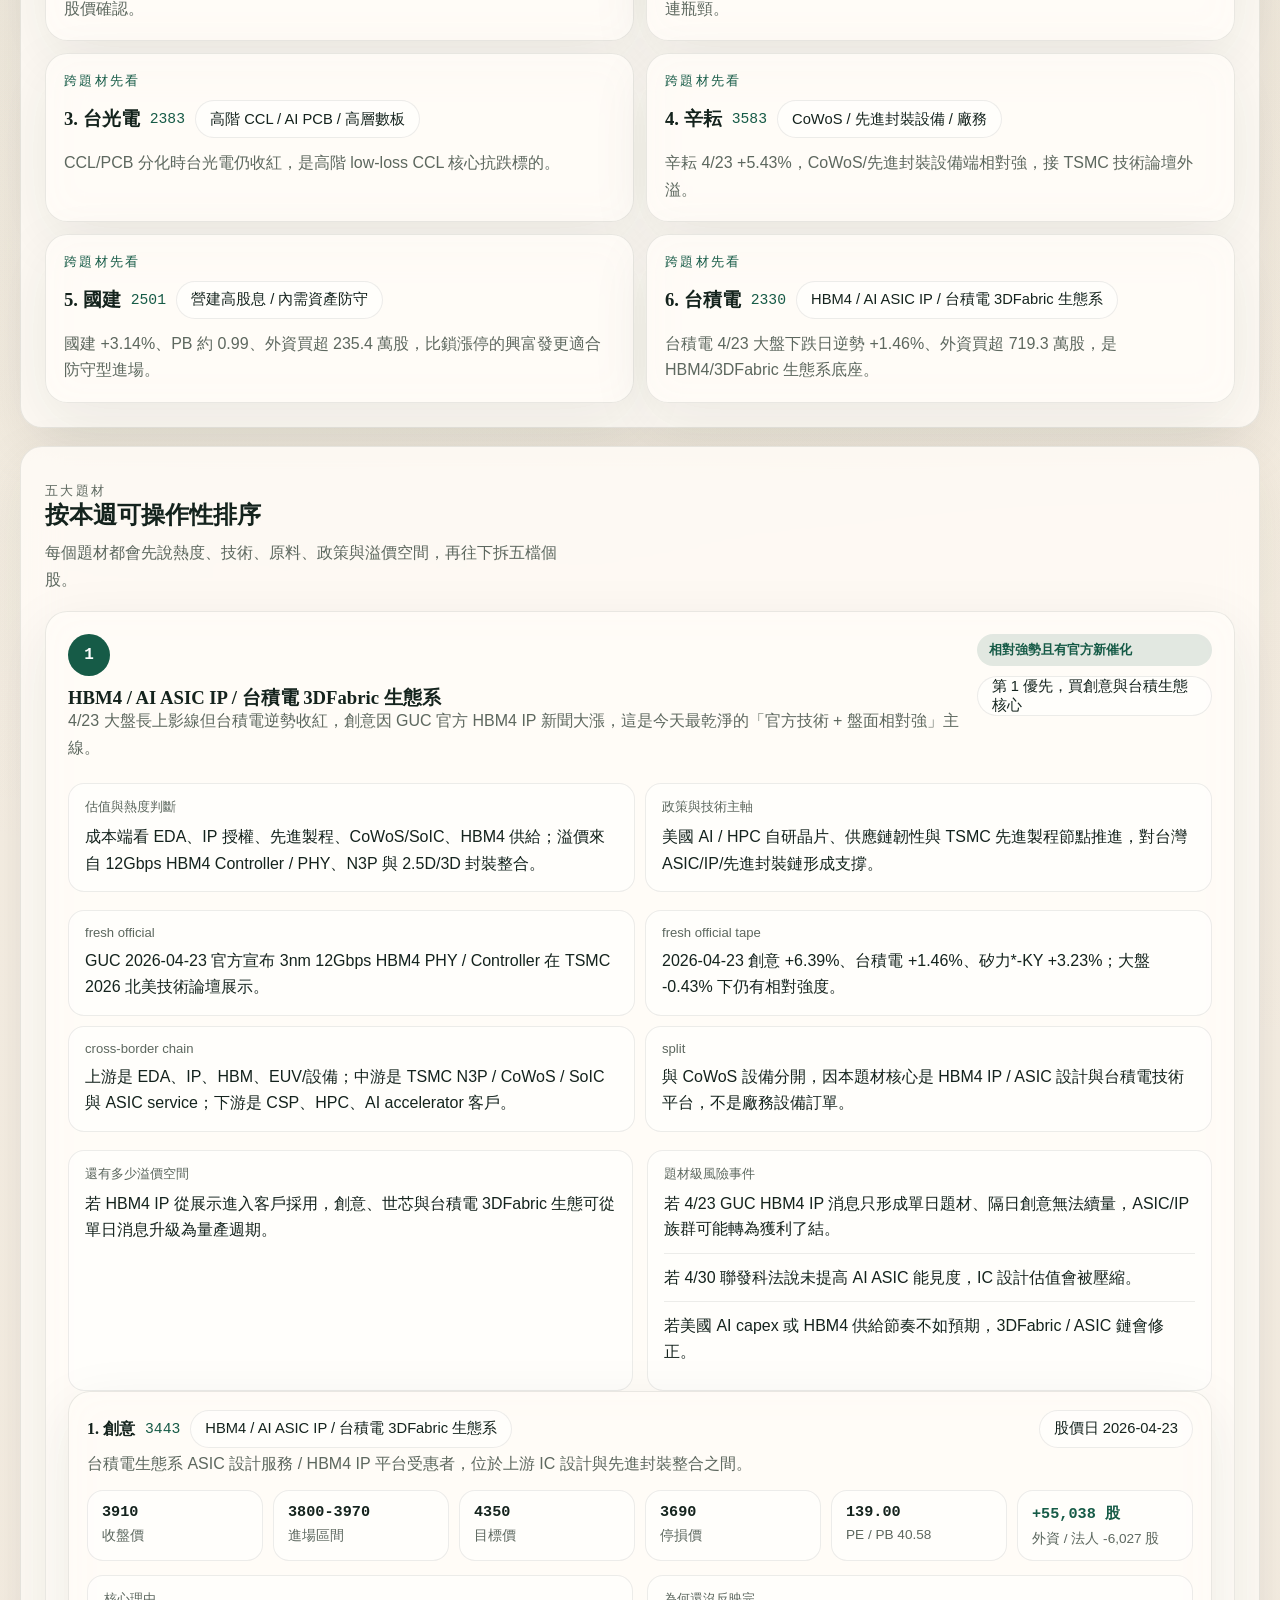
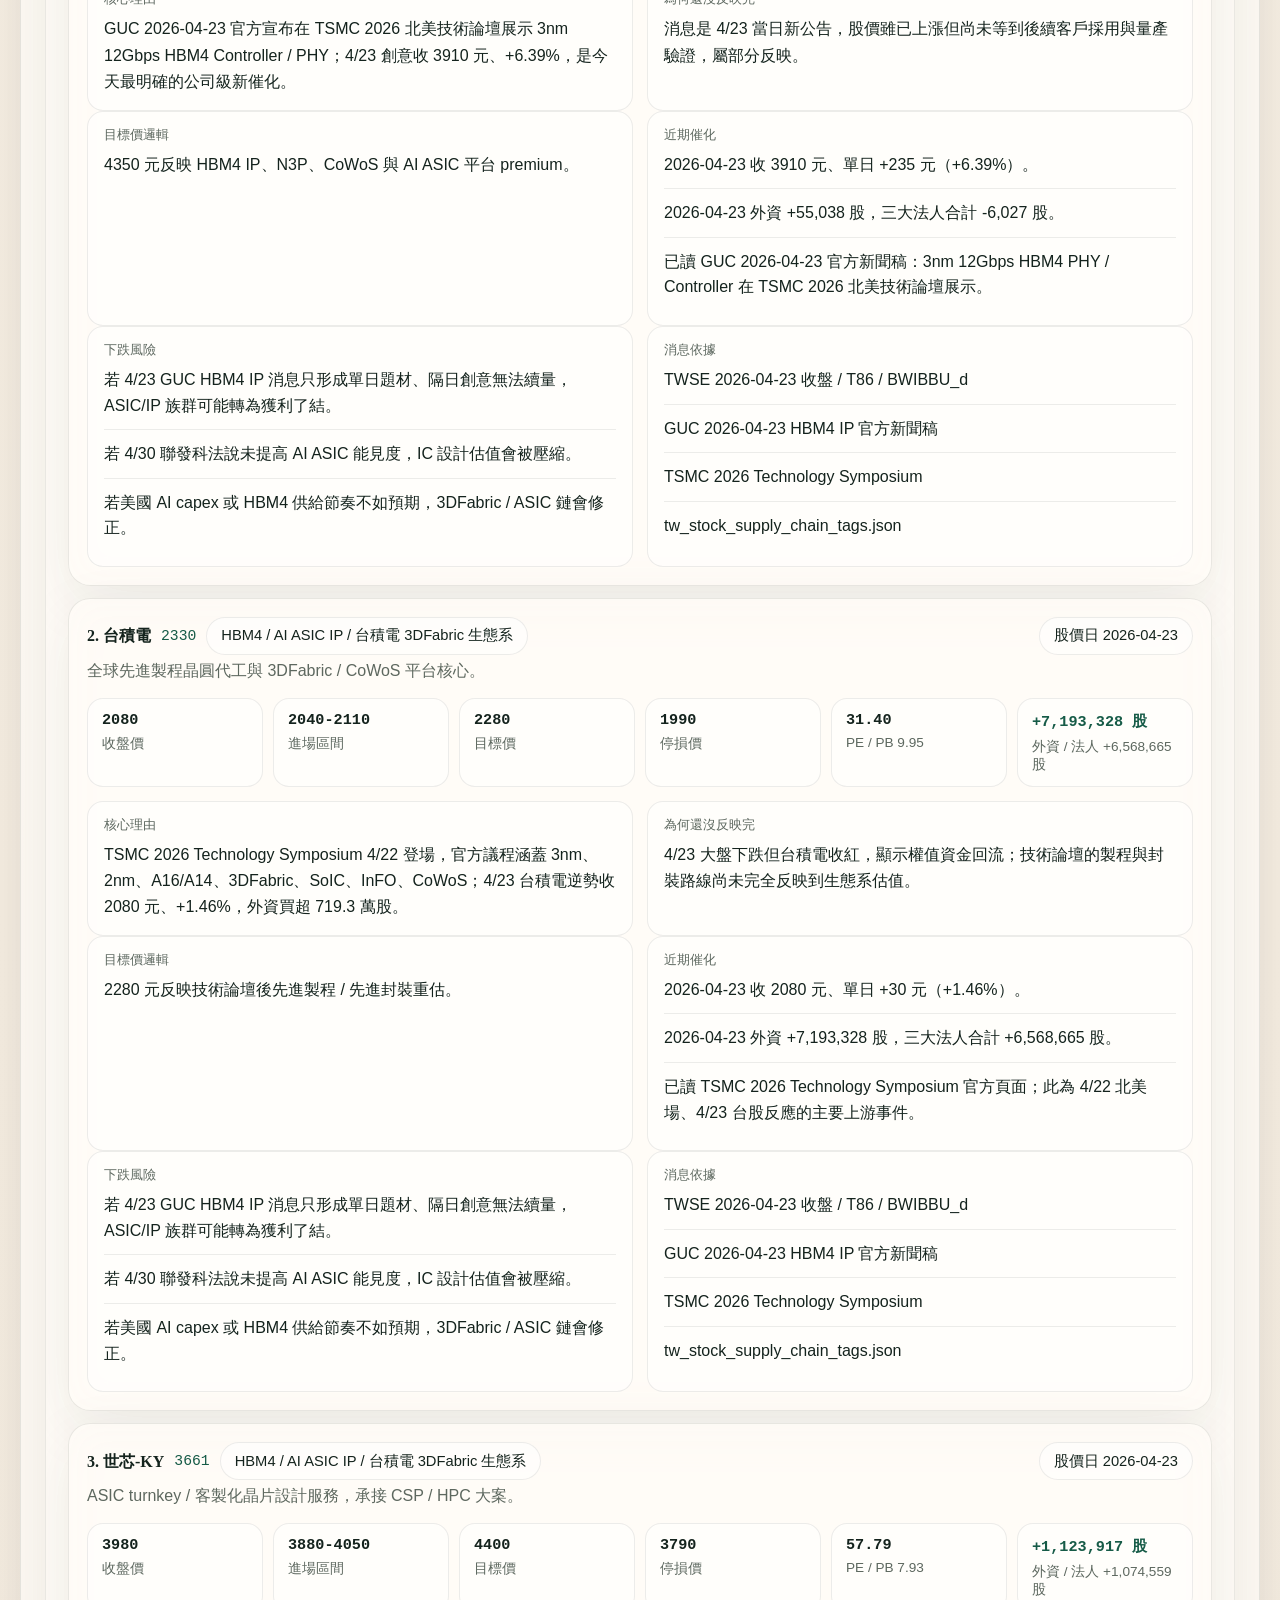
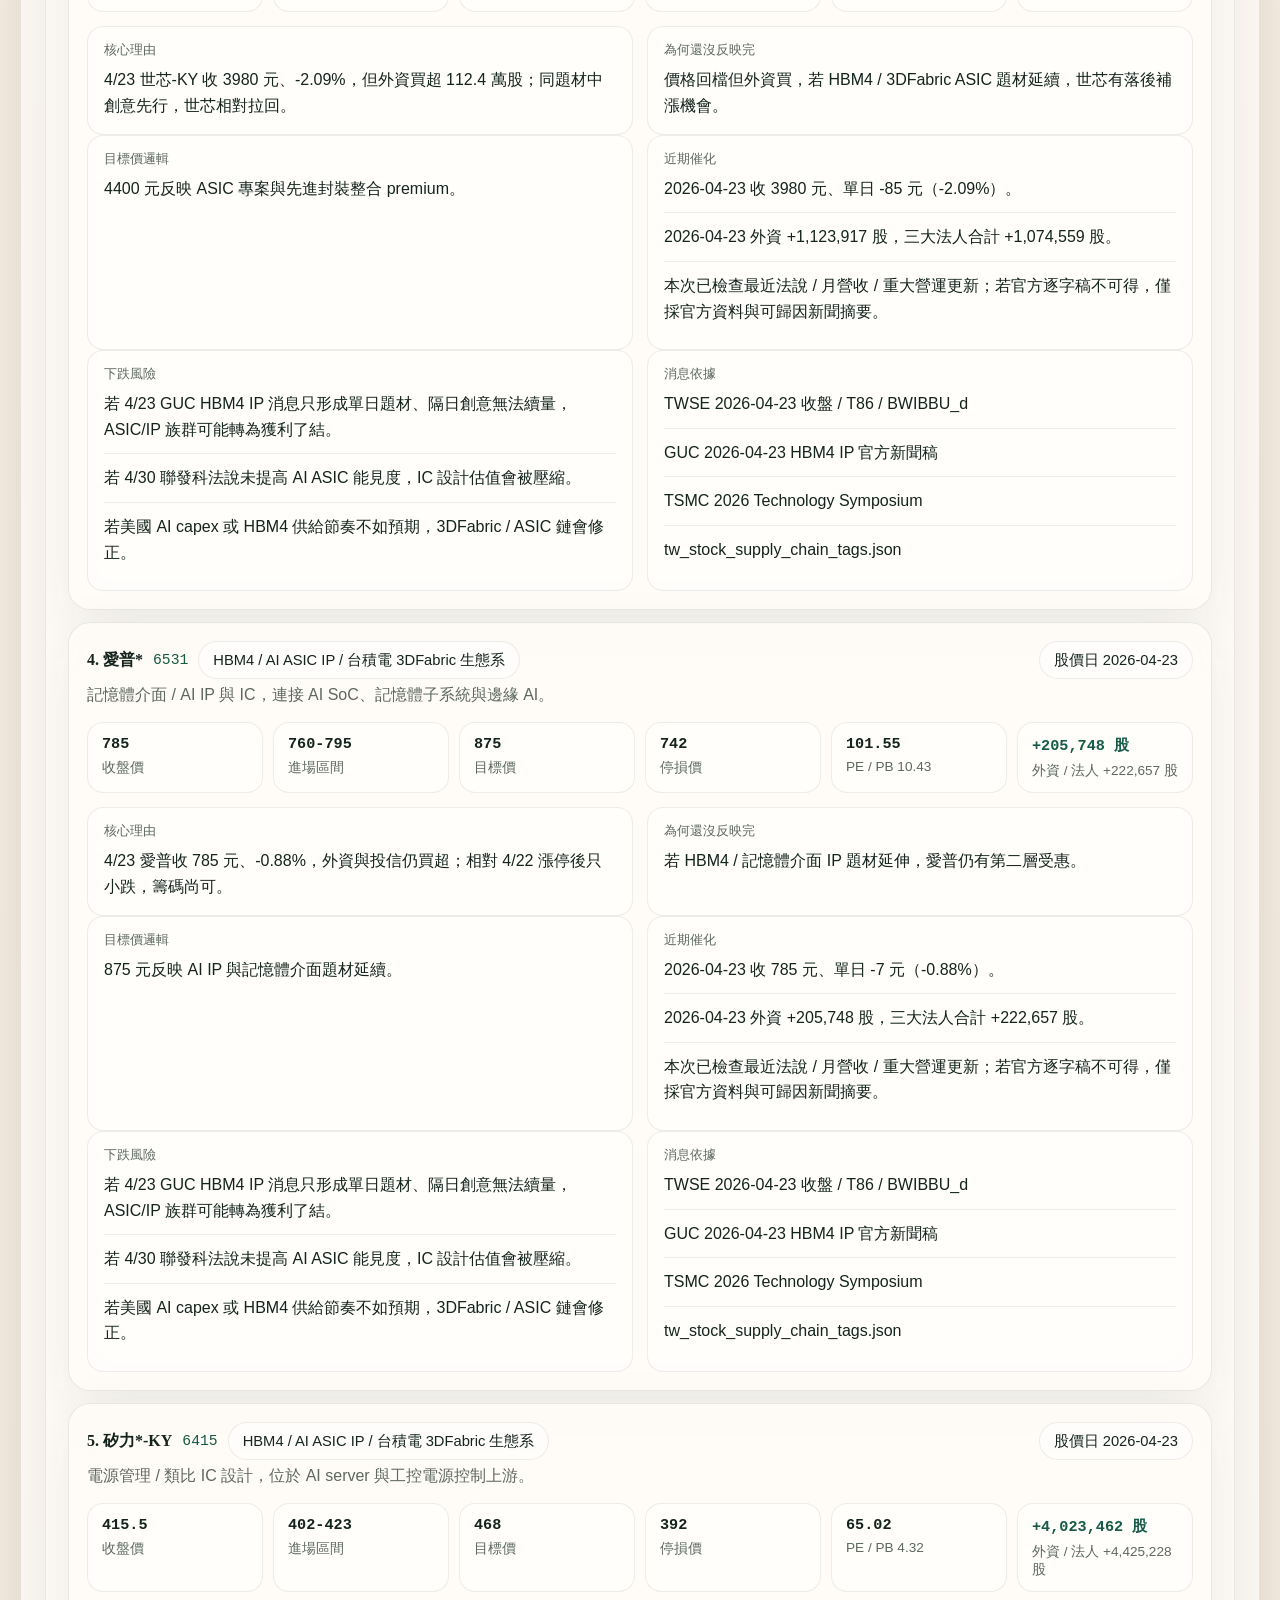
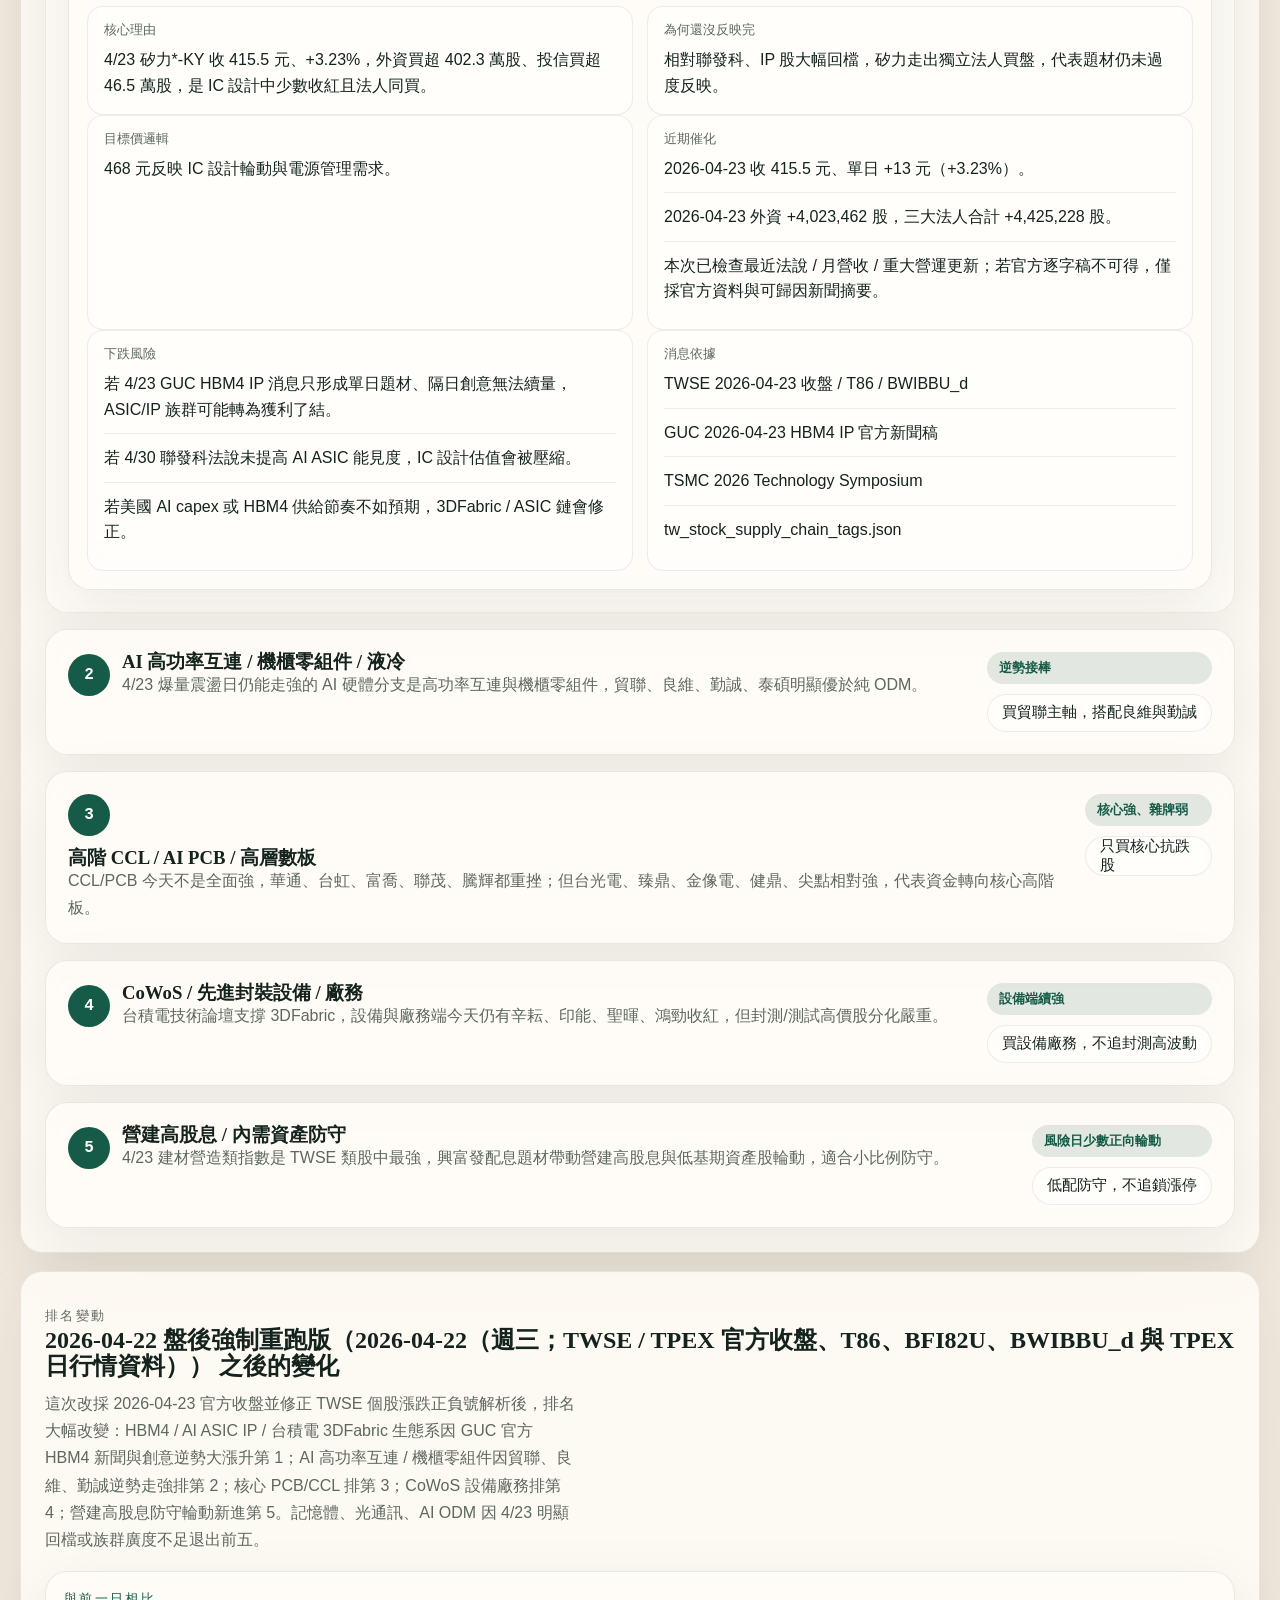
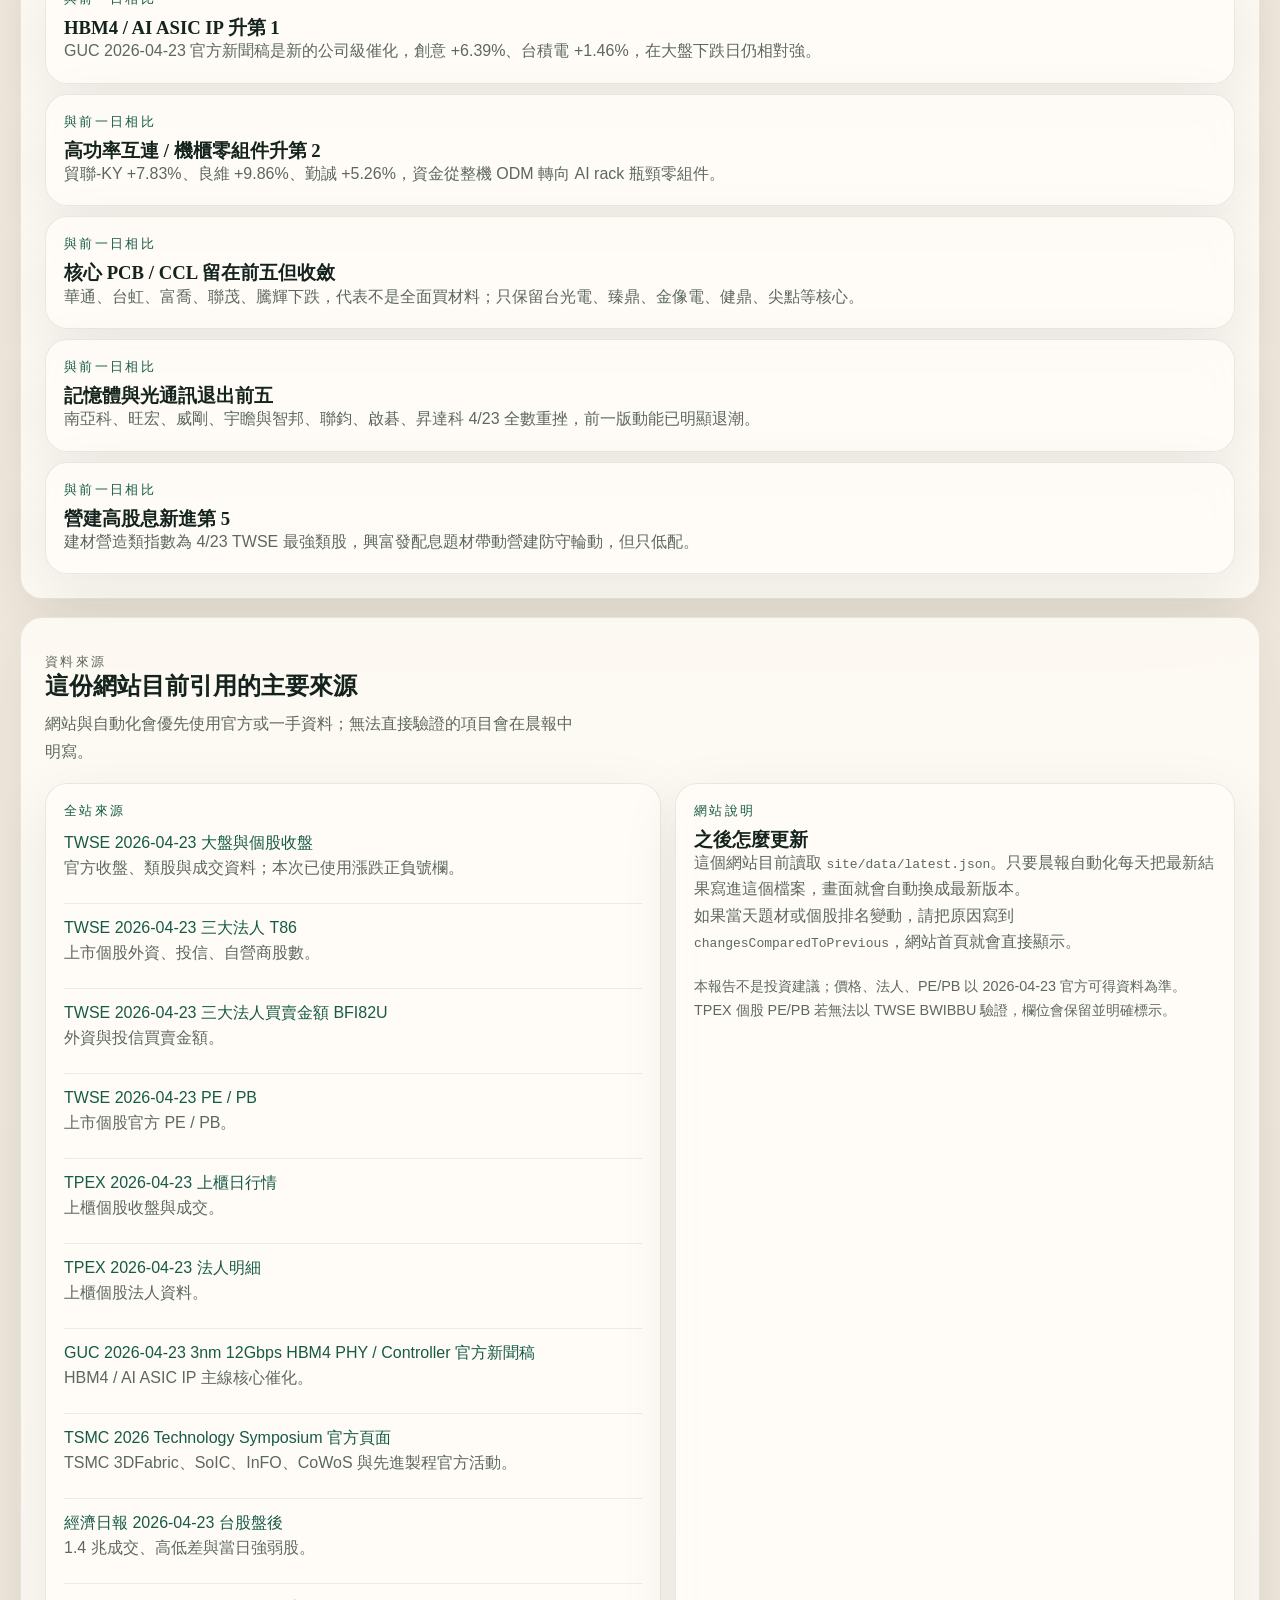
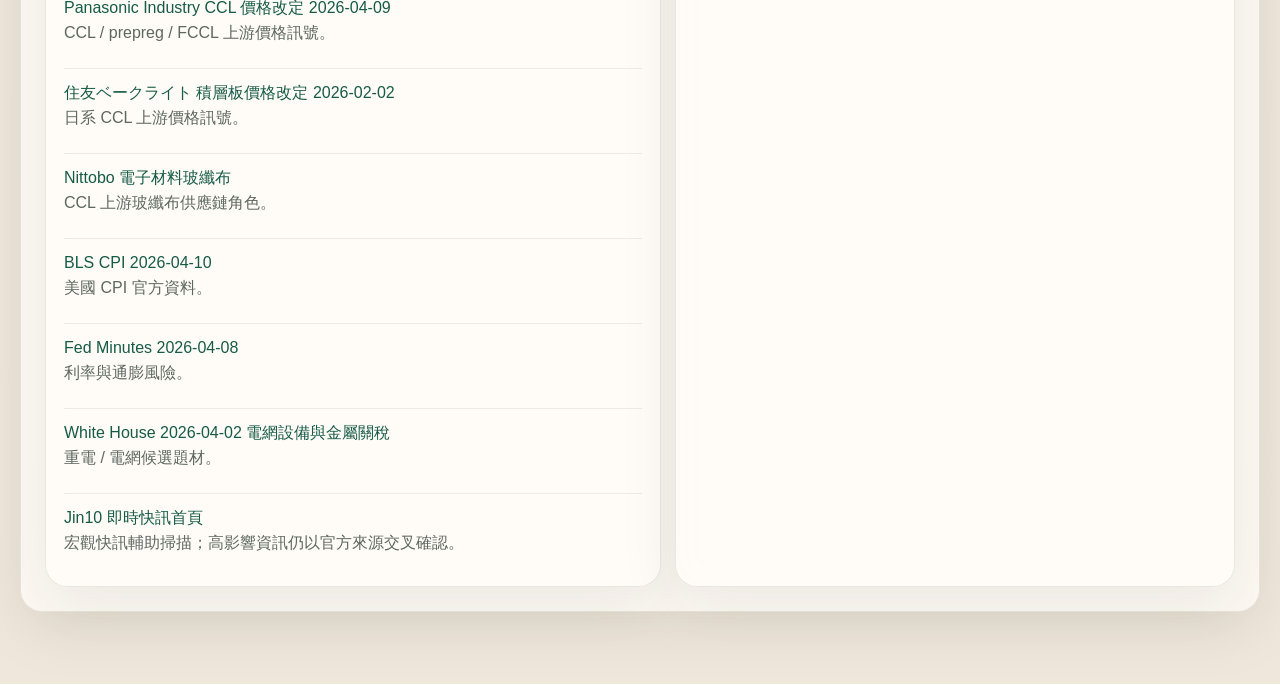
==== commit 14cf6159: "add adaptive reading mode" ====
--- a/site/index.html
+++ b/site/index.html
@@ -32,6 +32,7 @@
           <a href="#changes">變動</a>
           <a href="#sources">來源</a>
         </nav>
+        <div id="reading-mode-control" class="reading-mode-toggle"></div>
       </header>
 
       <main id="app" class="app">
--- a/site/styles.css
+++ b/site/styles.css
@@ -137,6 +137,72 @@
   font-size: 0.92rem;
 }
 
+.reading-mode-toggle {
+  display: flex;
+  align-items: center;
+  justify-content: space-between;
+  gap: 14px;
+  padding: 12px;
+  border: 1px solid rgba(20, 35, 29, 0.08);
+  border-radius: var(--radius-lg);
+  background:
+    linear-gradient(135deg, rgba(255, 255, 255, 0.68), rgba(255, 248, 239, 0.5)),
+    rgba(255, 255, 255, 0.36);
+}
+
+.reading-mode-toggle:empty {
+  display: none;
+}
+
+.reading-mode-copy {
+  display: grid;
+  gap: 3px;
+  min-width: 0;
+}
+
+.reading-mode-label {
+  color: var(--muted);
+  font-size: 0.78rem;
+}
+
+.reading-mode-copy strong {
+  font-family: var(--mono-font);
+  color: var(--jade);
+  font-size: 0.98rem;
+}
+
+.reading-mode-copy span:last-child {
+  color: var(--muted);
+  font-size: 0.86rem;
+  line-height: 1.45;
+}
+
+.reading-mode-buttons {
+  display: flex;
+  flex-wrap: wrap;
+  gap: 8px;
+  justify-content: flex-end;
+}
+
+.reading-mode-buttons button {
+  min-height: 36px;
+  padding: 0 12px;
+  border: 1px solid rgba(20, 35, 29, 0.1);
+  border-radius: 999px;
+  background: rgba(255, 255, 255, 0.54);
+  color: var(--ink);
+  font: inherit;
+  font-size: 0.9rem;
+  cursor: pointer;
+}
+
+.reading-mode-buttons button:hover,
+.reading-mode-buttons button.is-active {
+  border-color: rgba(22, 91, 71, 0.32);
+  background: var(--jade);
+  color: #fff;
+}
+
 .is-hidden {
   display: none !important;
 }
@@ -590,6 +656,131 @@
   animation-delay: 240ms;
 }
 
+html[data-reading-mode="phone"] {
+  --content-width: 720px;
+  --radius-xl: 24px;
+  --radius-lg: 18px;
+  --radius-md: 14px;
+}
+
+html[data-reading-mode="phone"] .shell {
+  width: min(calc(100% - 16px), var(--content-width));
+  padding-top: 12px;
+}
+
+html[data-reading-mode="phone"] .hero,
+html[data-reading-mode="phone"] .loading-card,
+html[data-reading-mode="phone"] .panel {
+  padding: 16px;
+}
+
+html[data-reading-mode="phone"] h1 {
+  max-width: 100%;
+  font-size: clamp(2.05rem, 11vw, 3.2rem);
+}
+
+html[data-reading-mode="phone"] .hero-text,
+html[data-reading-mode="phone"] .section-header p,
+html[data-reading-mode="phone"] .body-copy,
+html[data-reading-mode="phone"] .stock-note,
+html[data-reading-mode="phone"] .theme-summary,
+html[data-reading-mode="phone"] .info-text {
+  line-height: 1.78;
+}
+
+html[data-reading-mode="phone"] .quick-nav {
+  flex-wrap: nowrap;
+  overflow-x: auto;
+  padding-bottom: 4px;
+  scroll-snap-type: x proximity;
+}
+
+html[data-reading-mode="phone"] .quick-nav a {
+  flex: 0 0 auto;
+  scroll-snap-align: start;
+}
+
+html[data-reading-mode="phone"] .quick-nav::-webkit-scrollbar {
+  display: none;
+}
+
+html[data-reading-mode="phone"] .reading-mode-toggle {
+  flex-direction: column;
+  align-items: stretch;
+}
+
+html[data-reading-mode="phone"] .reading-mode-buttons {
+  display: grid;
+  grid-template-columns: repeat(4, minmax(0, 1fr));
+}
+
+html[data-reading-mode="phone"] .reading-mode-buttons button {
+  padding: 0 8px;
+}
+
+html[data-reading-mode="phone"] .overview,
+html[data-reading-mode="phone"] .changes-layout,
+html[data-reading-mode="phone"] .sources-layout,
+html[data-reading-mode="phone"] .split-copy,
+html[data-reading-mode="phone"] .focus-grid,
+html[data-reading-mode="phone"] .discovery-grid,
+html[data-reading-mode="phone"] .market-strip,
+html[data-reading-mode="phone"] .macro-grid,
+html[data-reading-mode="phone"] .theme-meta,
+html[data-reading-mode="phone"] .stock-metrics {
+  grid-template-columns: 1fr;
+}
+
+html[data-reading-mode="phone"] .section-header,
+html[data-reading-mode="phone"] .stock-header,
+html[data-reading-mode="phone"] .theme-head {
+  align-items: flex-start;
+  flex-direction: column;
+}
+
+html[data-reading-mode="phone"] .theme-card summary,
+html[data-reading-mode="phone"] .theme-body,
+html[data-reading-mode="phone"] .stock-card,
+html[data-reading-mode="phone"] .focus-card,
+html[data-reading-mode="phone"] .source-card,
+html[data-reading-mode="phone"] .change-card {
+  padding: 15px;
+}
+
+html[data-reading-mode="tablet"] {
+  --content-width: 980px;
+}
+
+html[data-reading-mode="tablet"] .overview,
+html[data-reading-mode="tablet"] .changes-layout,
+html[data-reading-mode="tablet"] .sources-layout,
+html[data-reading-mode="tablet"] .split-copy,
+html[data-reading-mode="tablet"] .focus-grid {
+  grid-template-columns: 1fr;
+}
+
+html[data-reading-mode="tablet"] .market-strip,
+html[data-reading-mode="tablet"] .macro-grid,
+html[data-reading-mode="tablet"] .theme-meta,
+html[data-reading-mode="tablet"] .stock-metrics,
+html[data-reading-mode="tablet"] .discovery-grid {
+  grid-template-columns: repeat(2, minmax(0, 1fr));
+}
+
+html[data-reading-mode="tablet"] .stock-header,
+html[data-reading-mode="tablet"] .theme-head {
+  align-items: flex-start;
+  flex-direction: column;
+}
+
+html[data-reading-mode="desktop"] {
+  --content-width: 1240px;
+}
+
+html[data-reading-mode="desktop"] .stock-metrics {
+  grid-template-columns: repeat(6, minmax(0, 1fr));
+}
+
 @keyframes rise {
   from {
     opacity: 0;
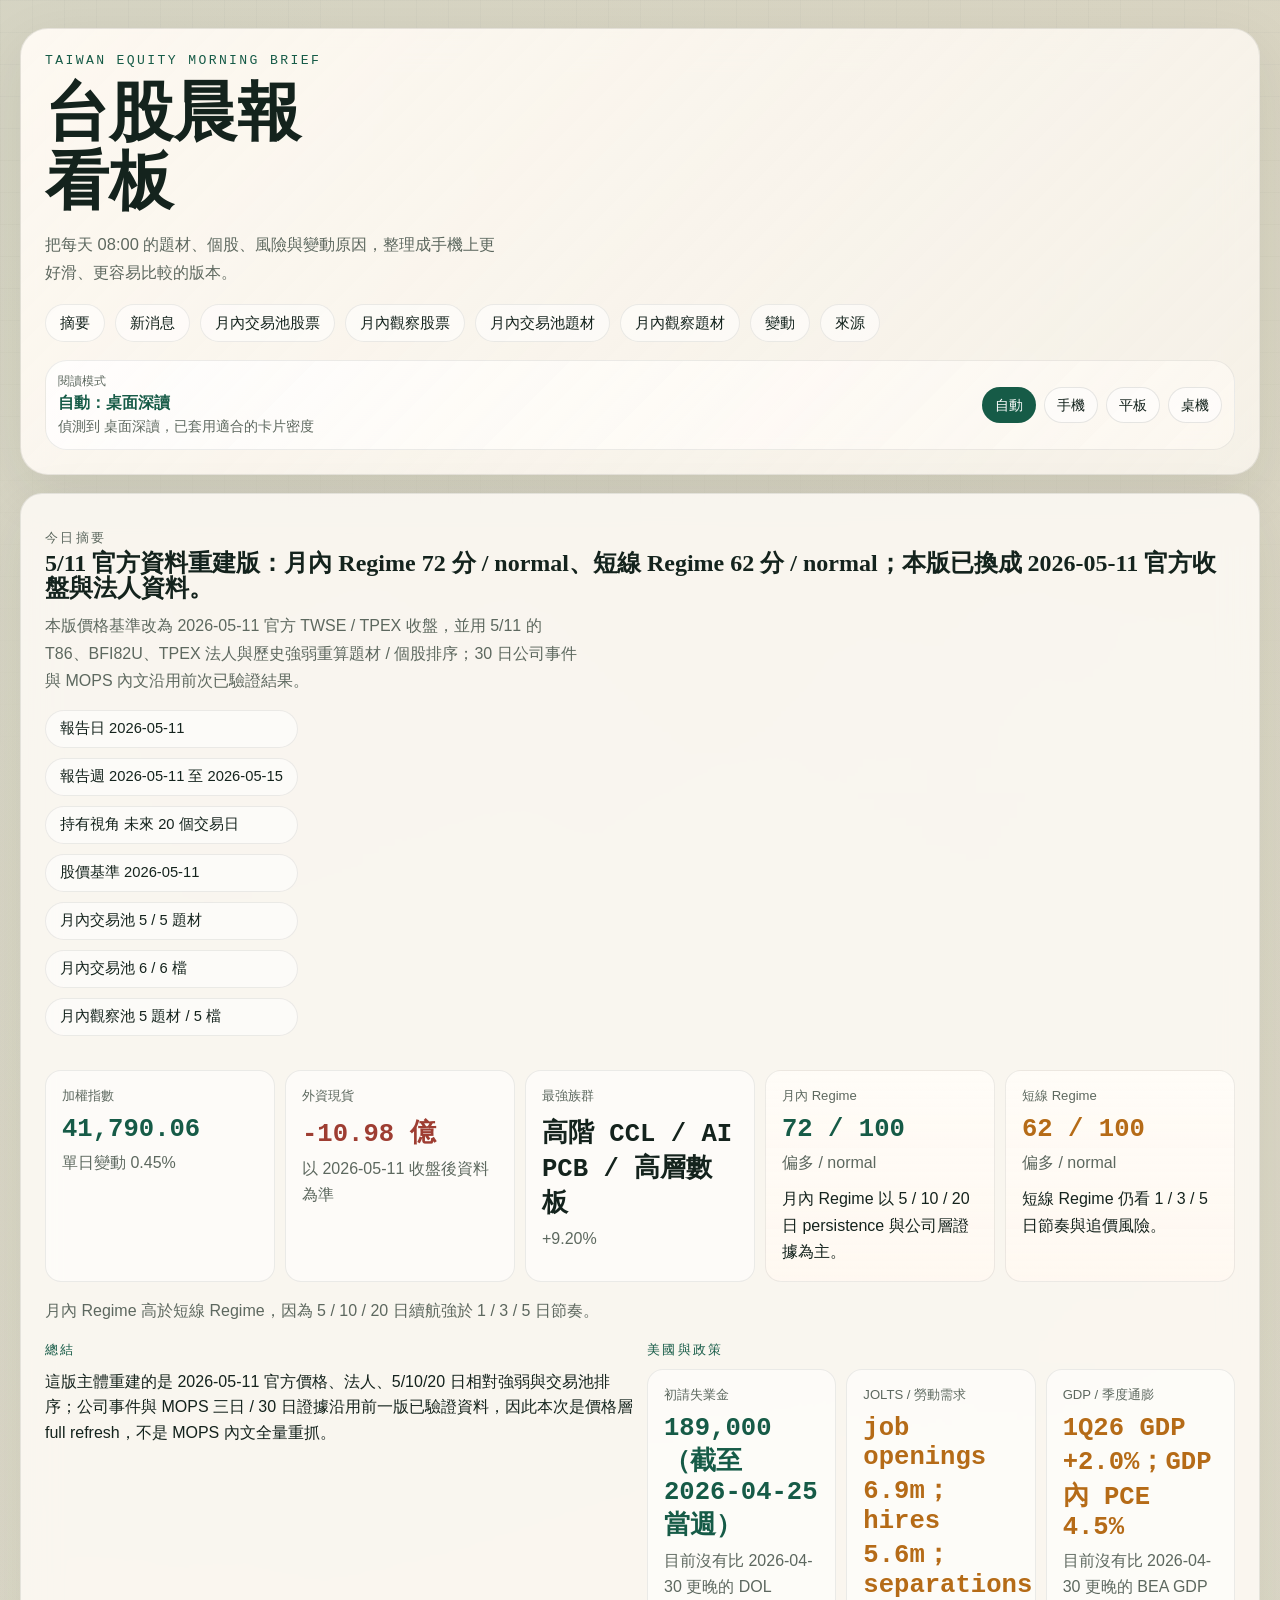
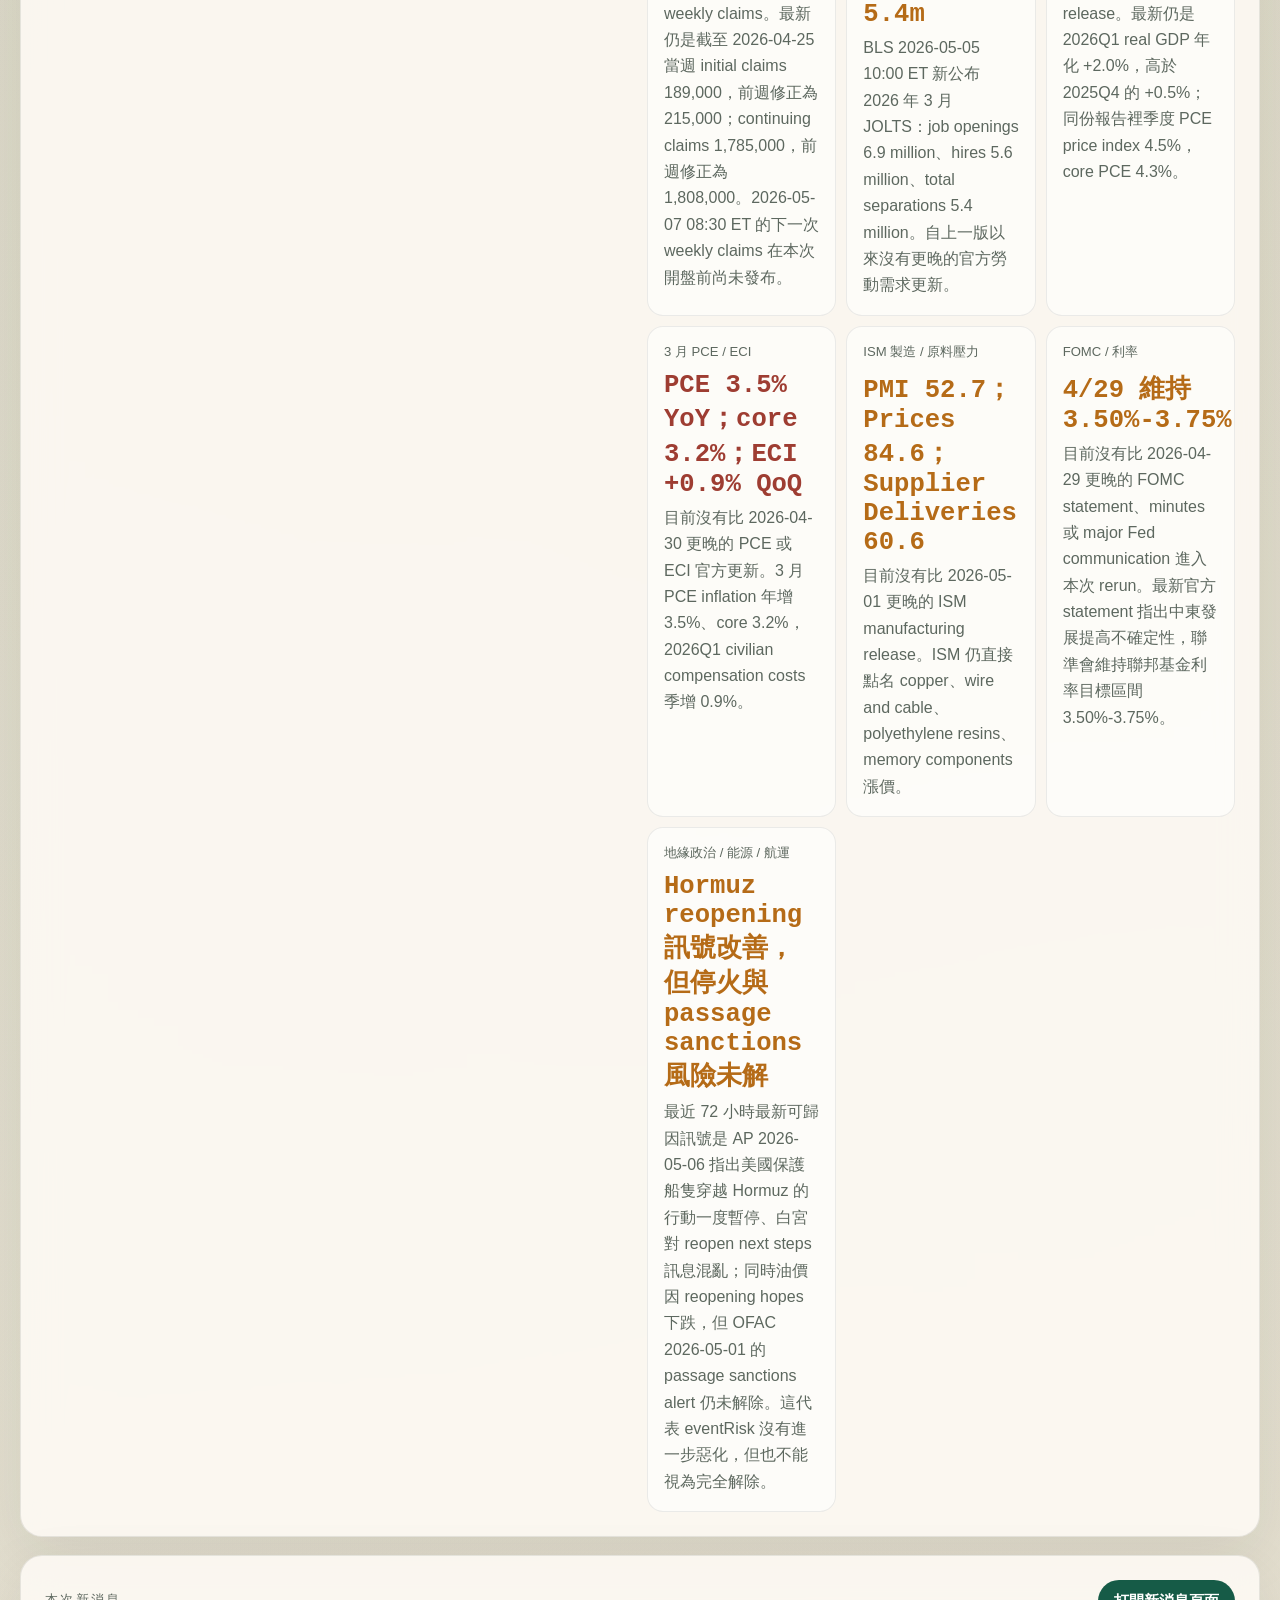
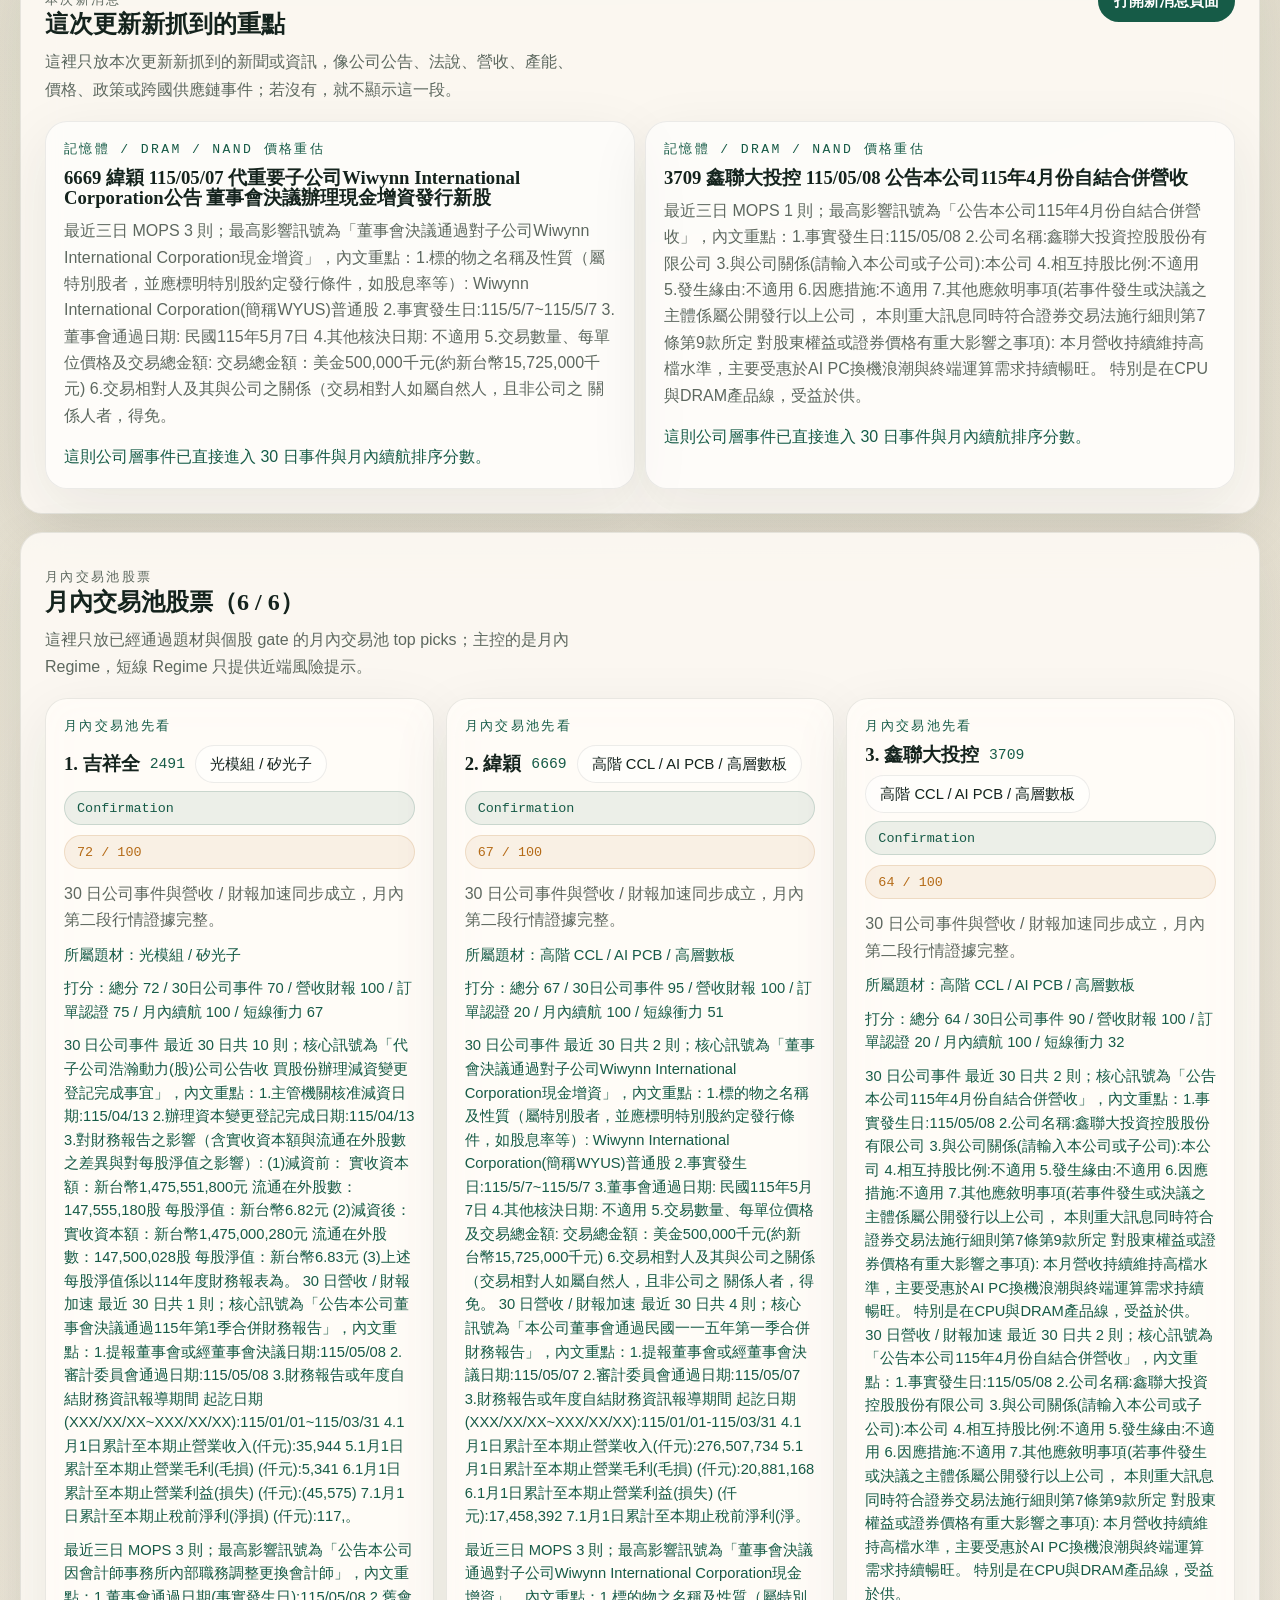
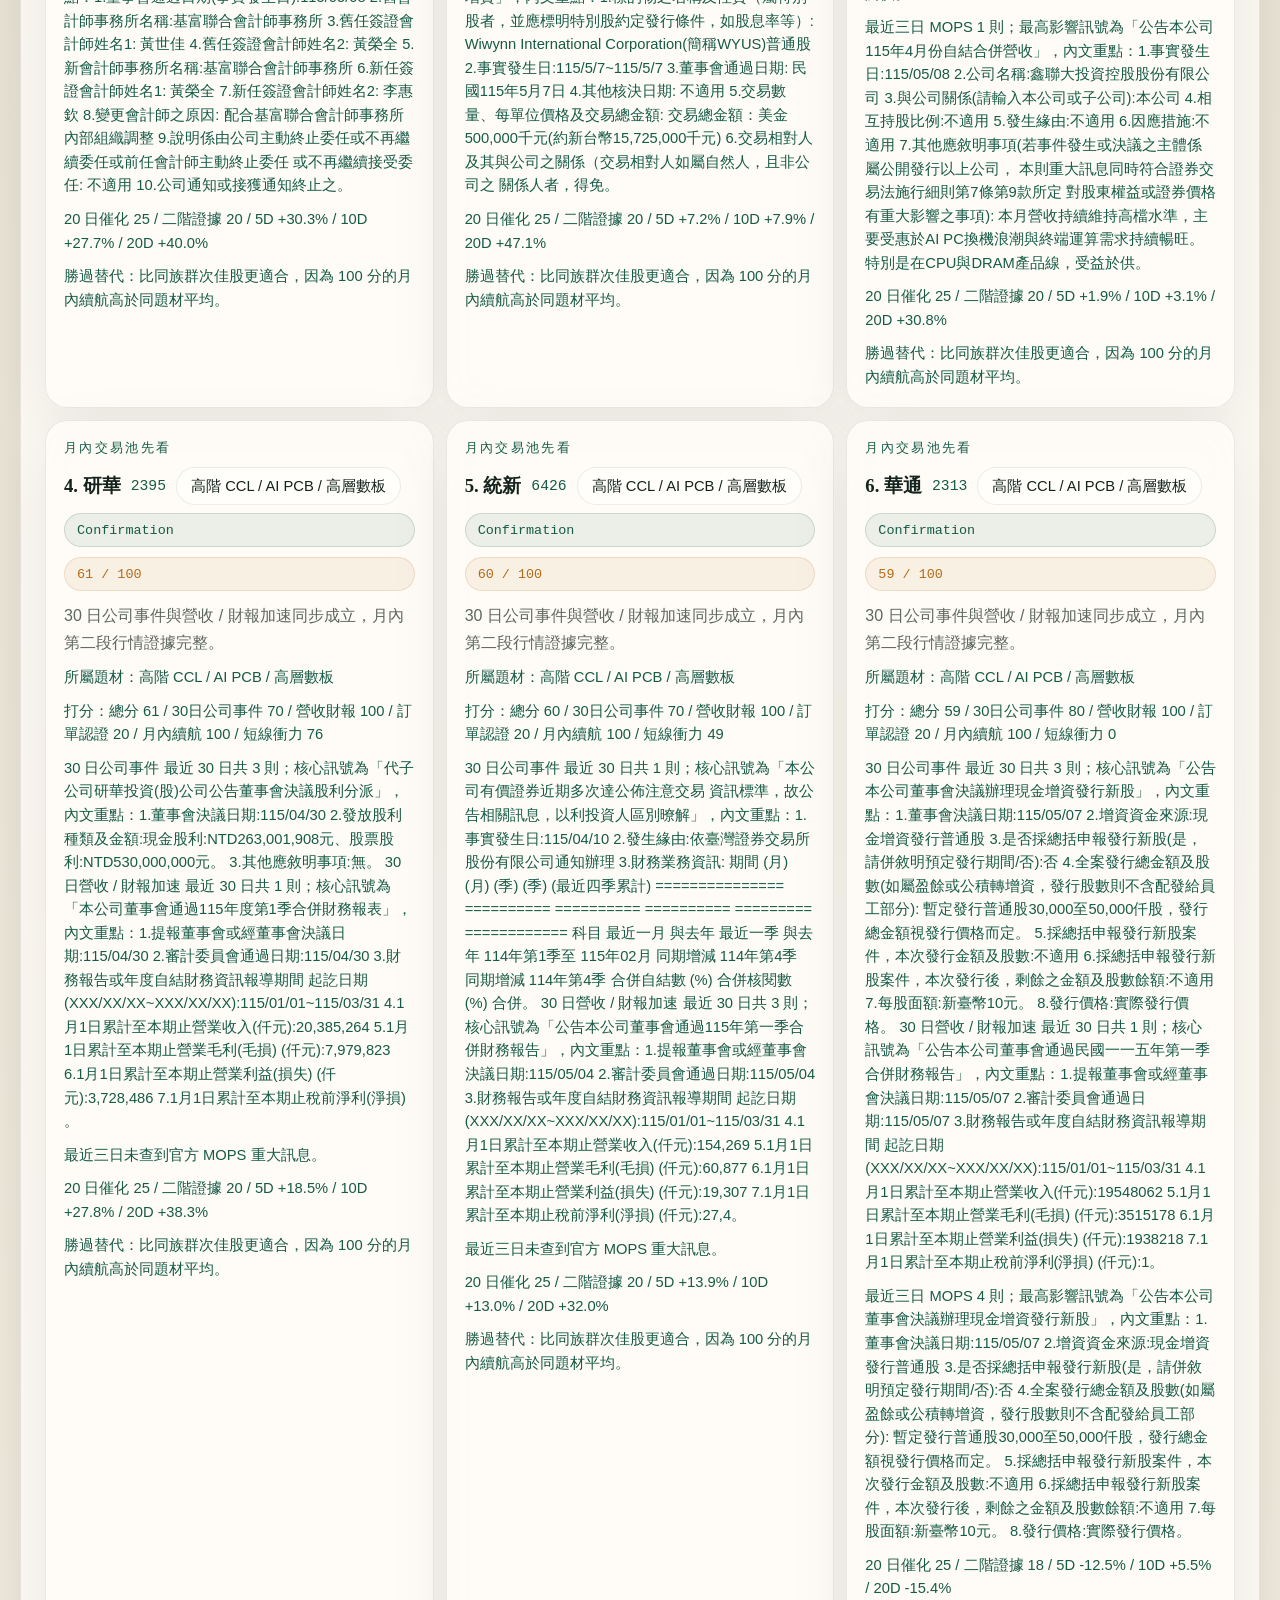
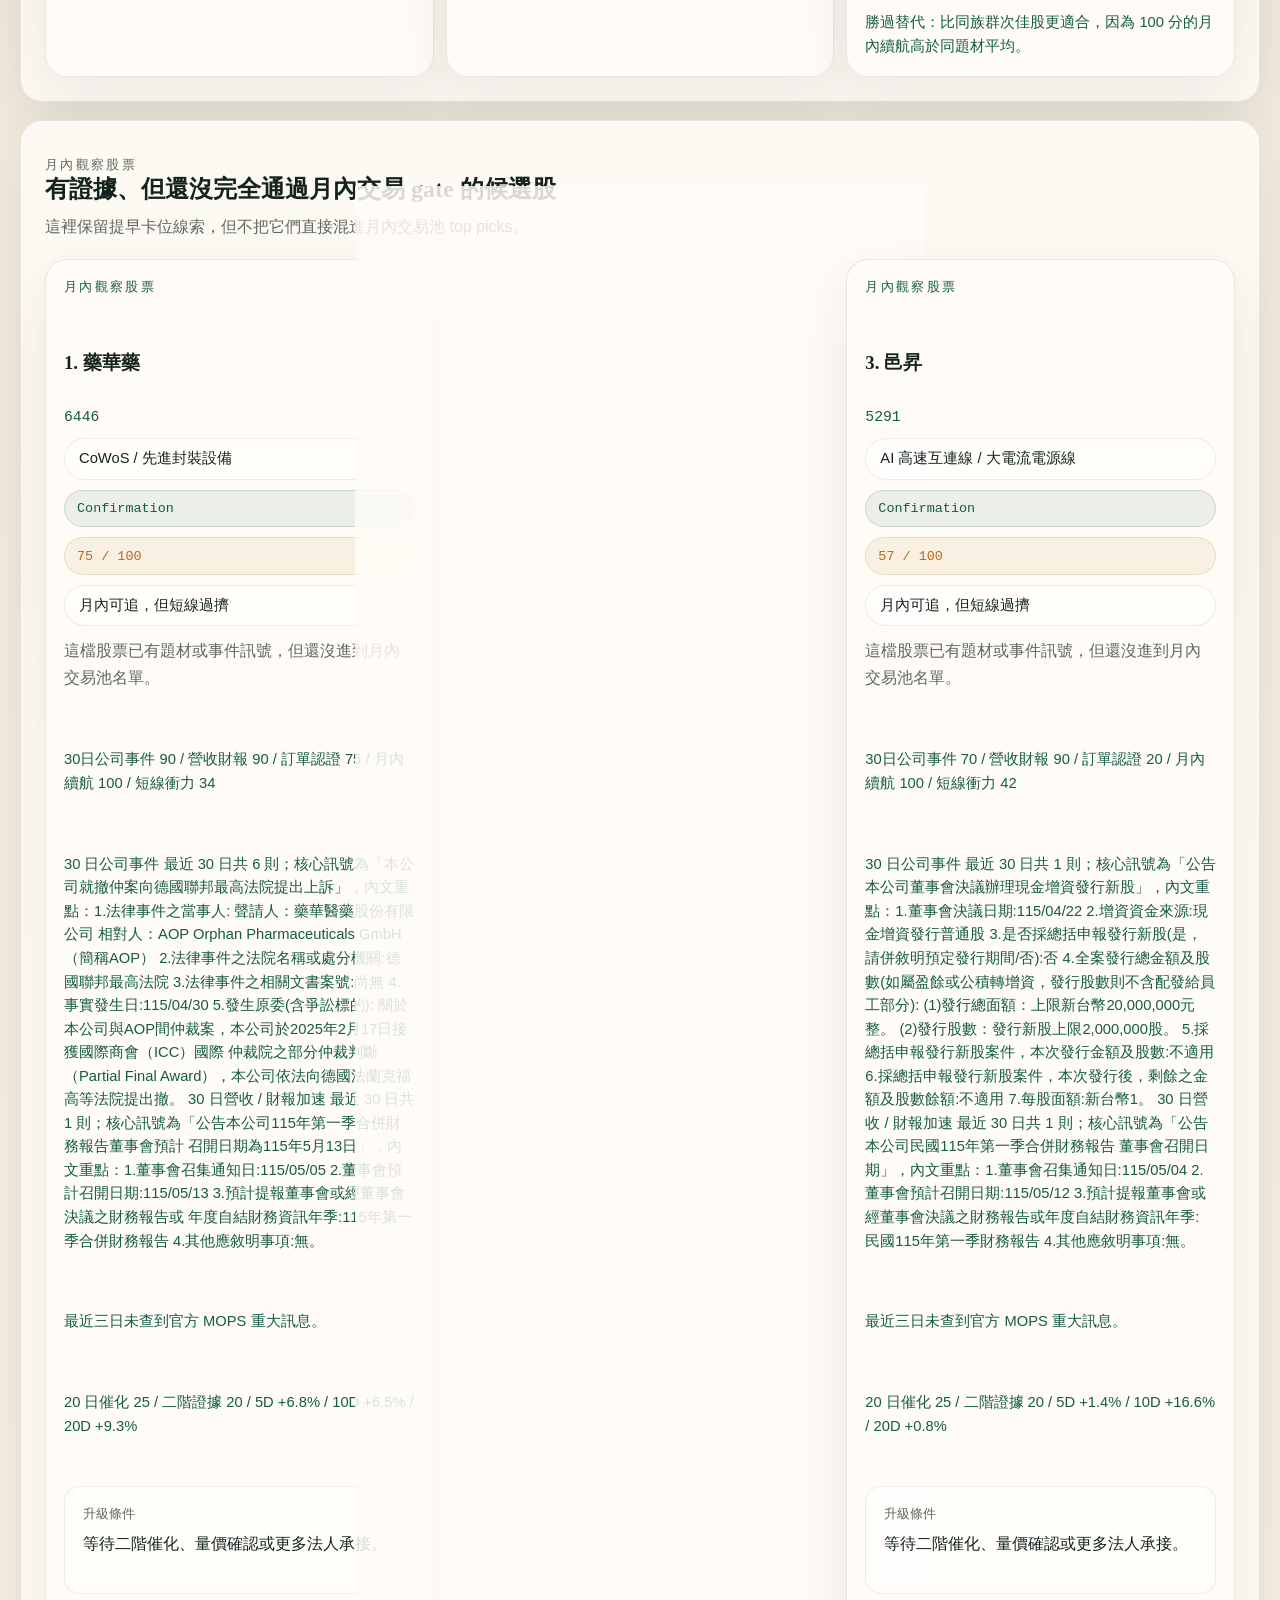
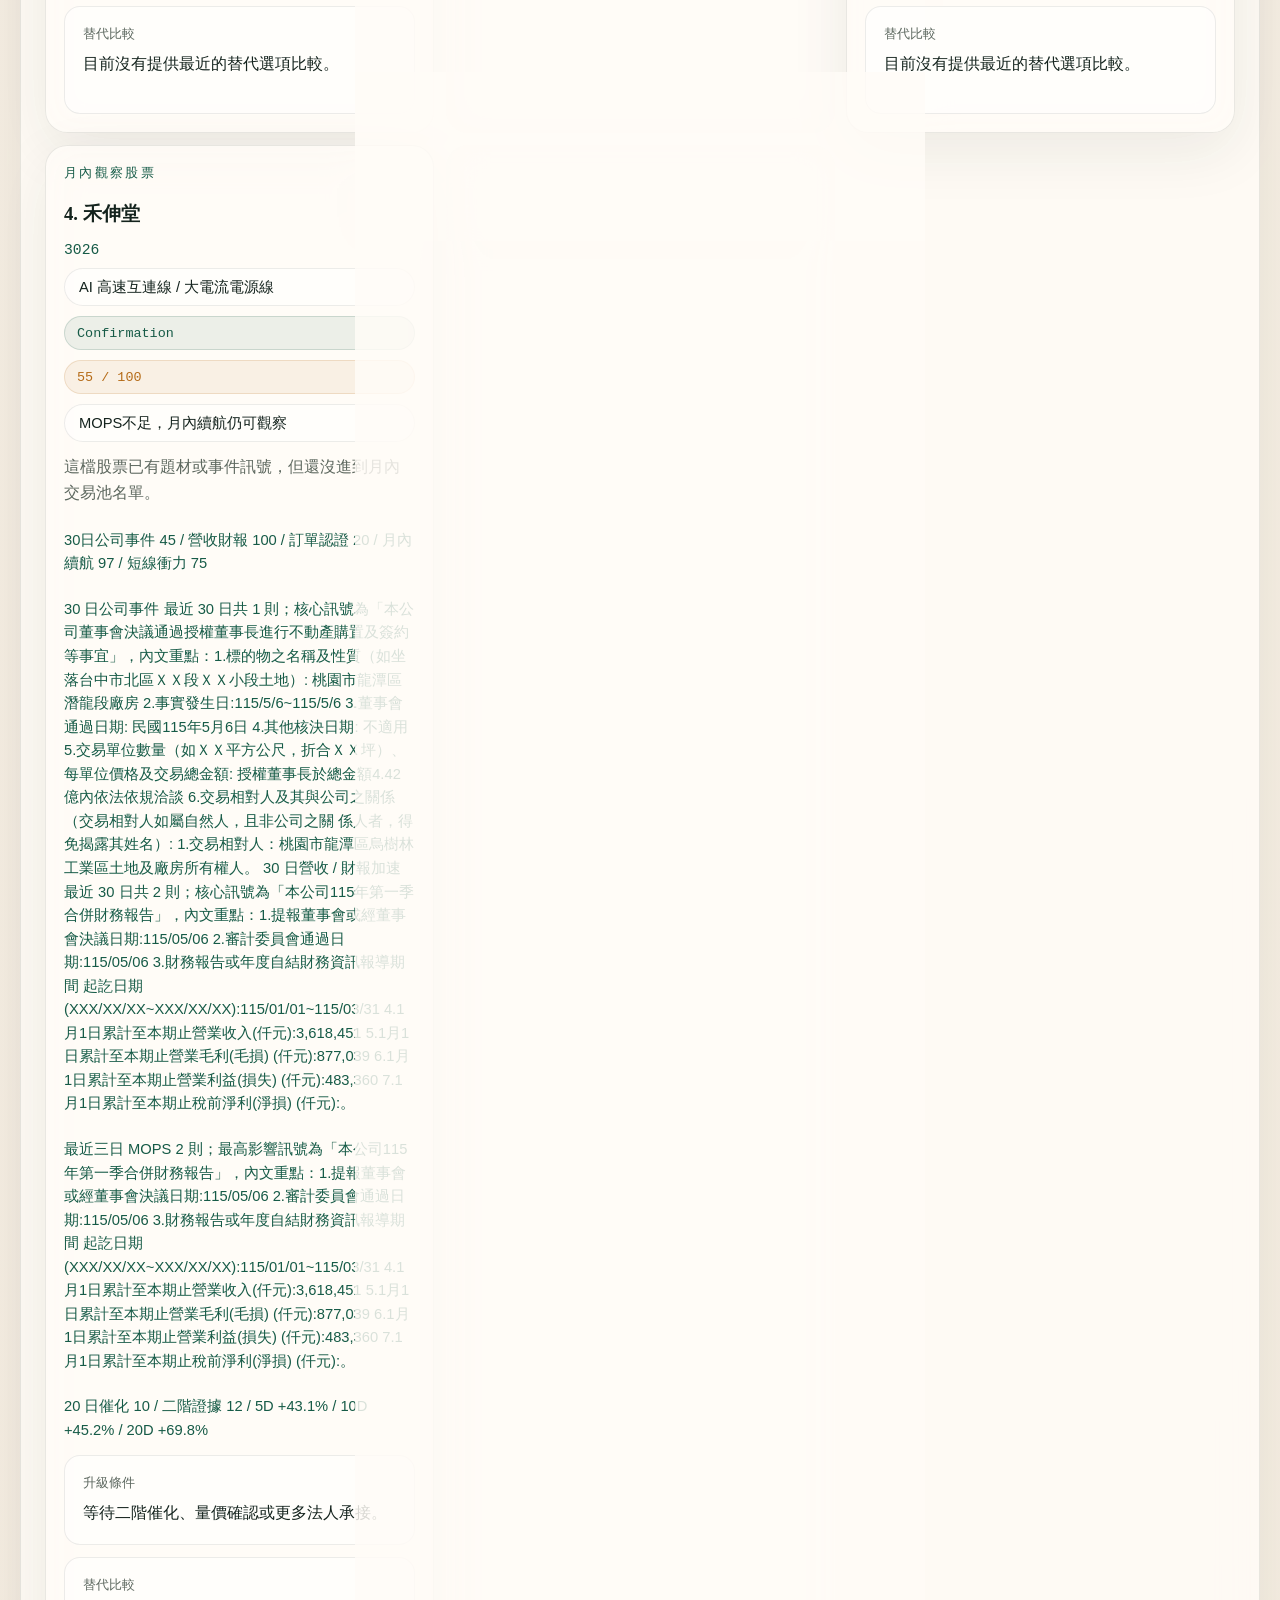
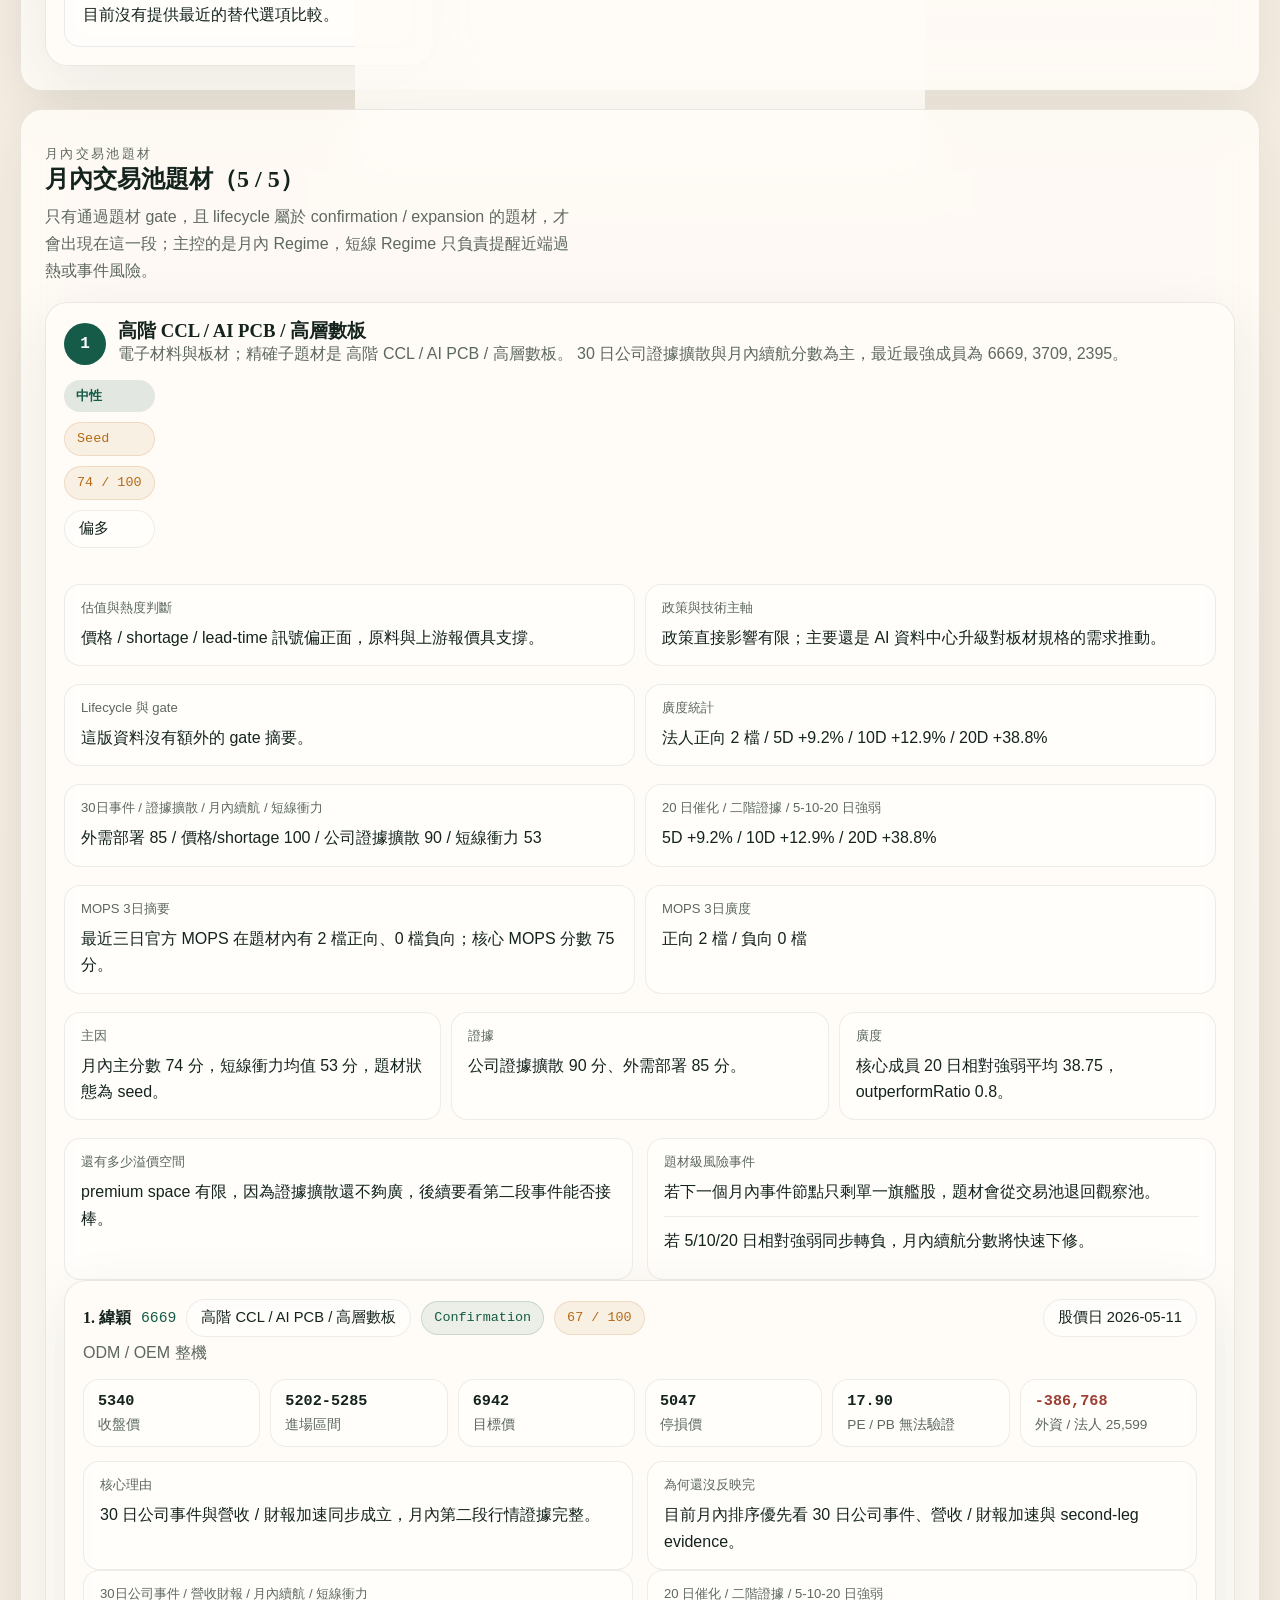
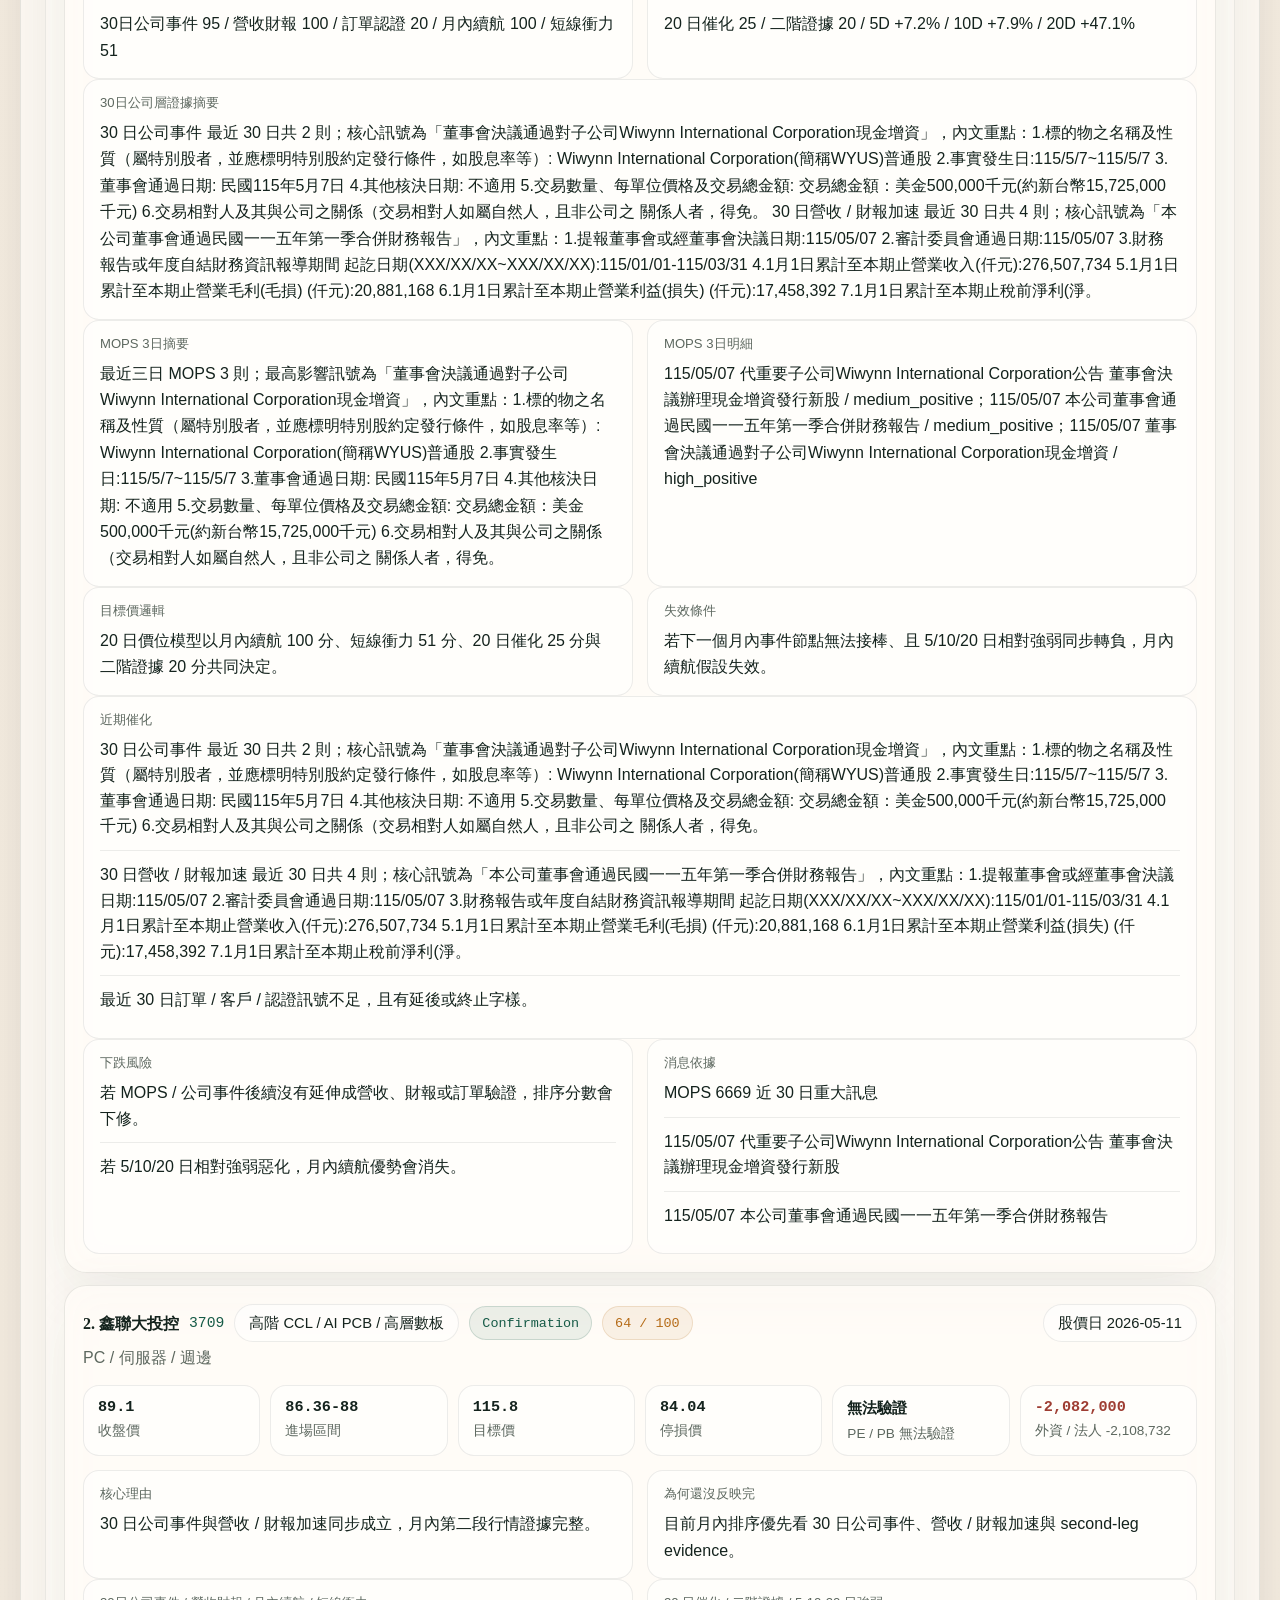
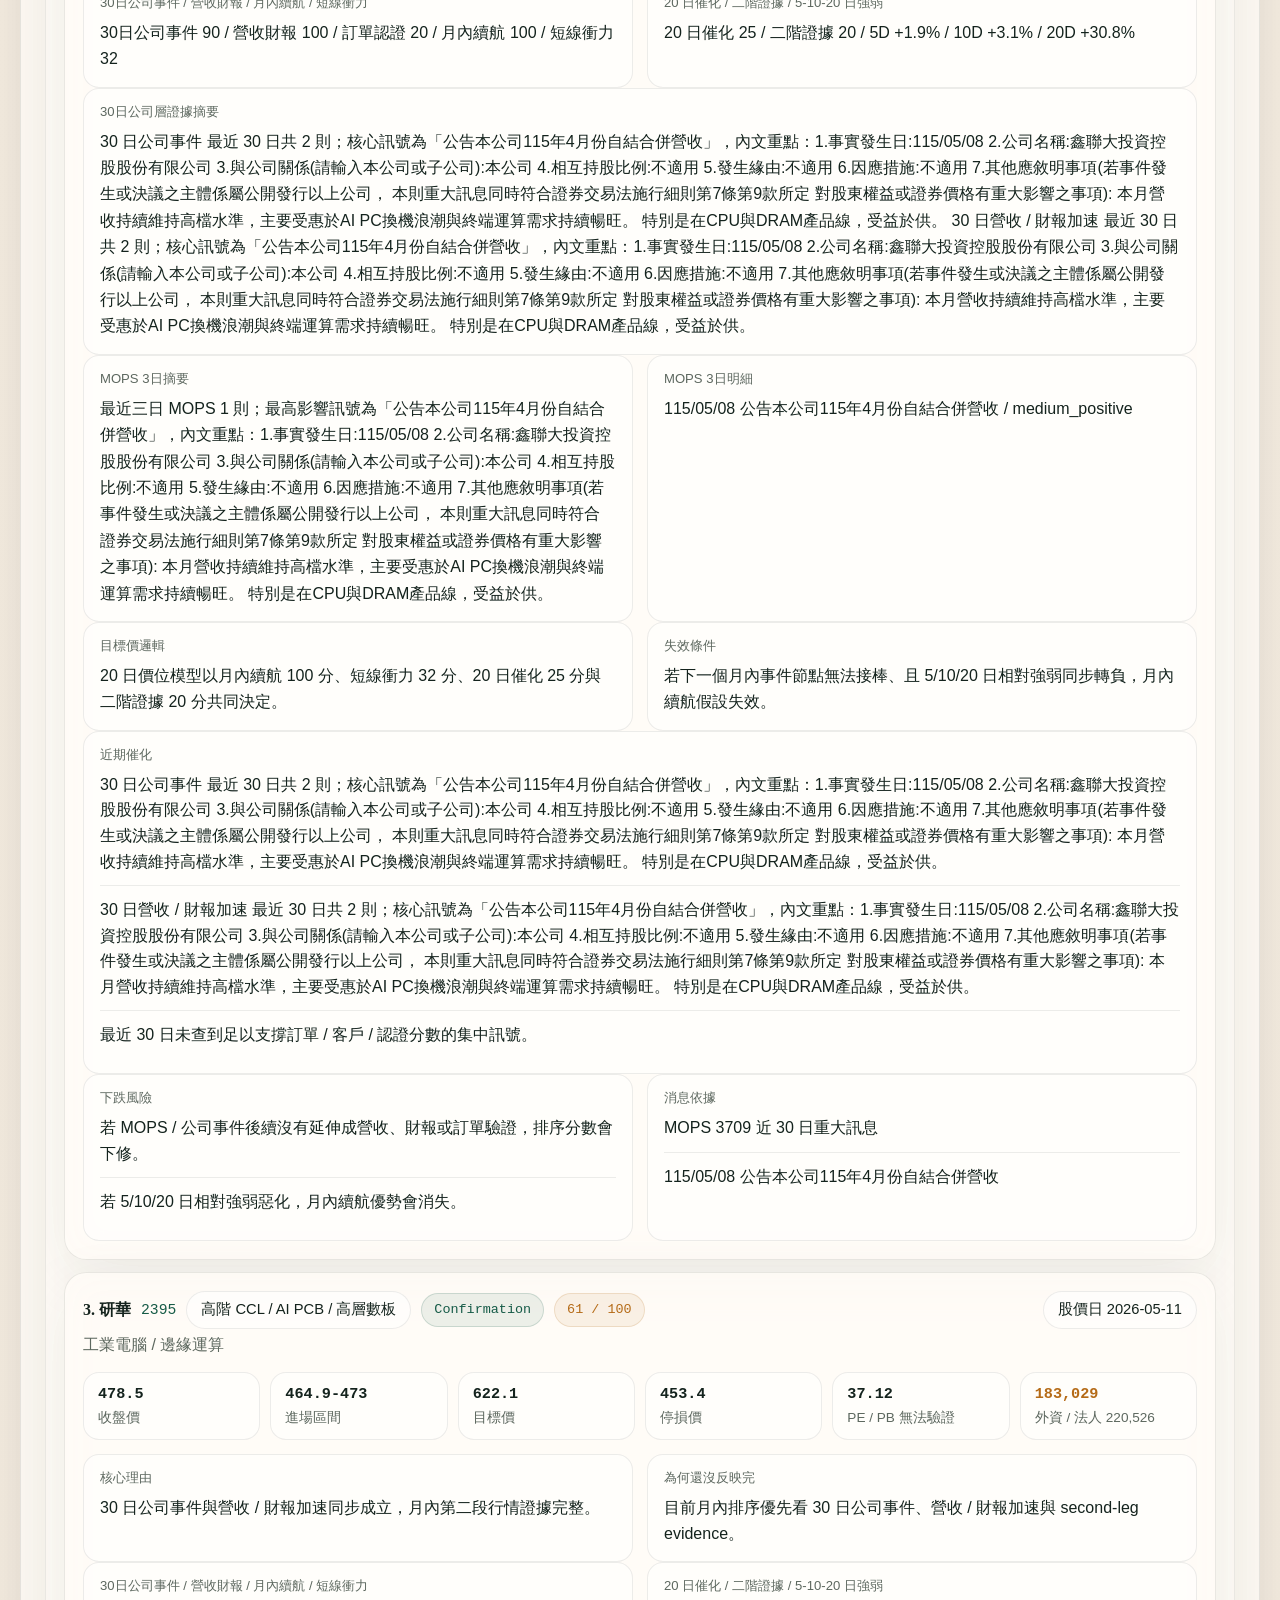
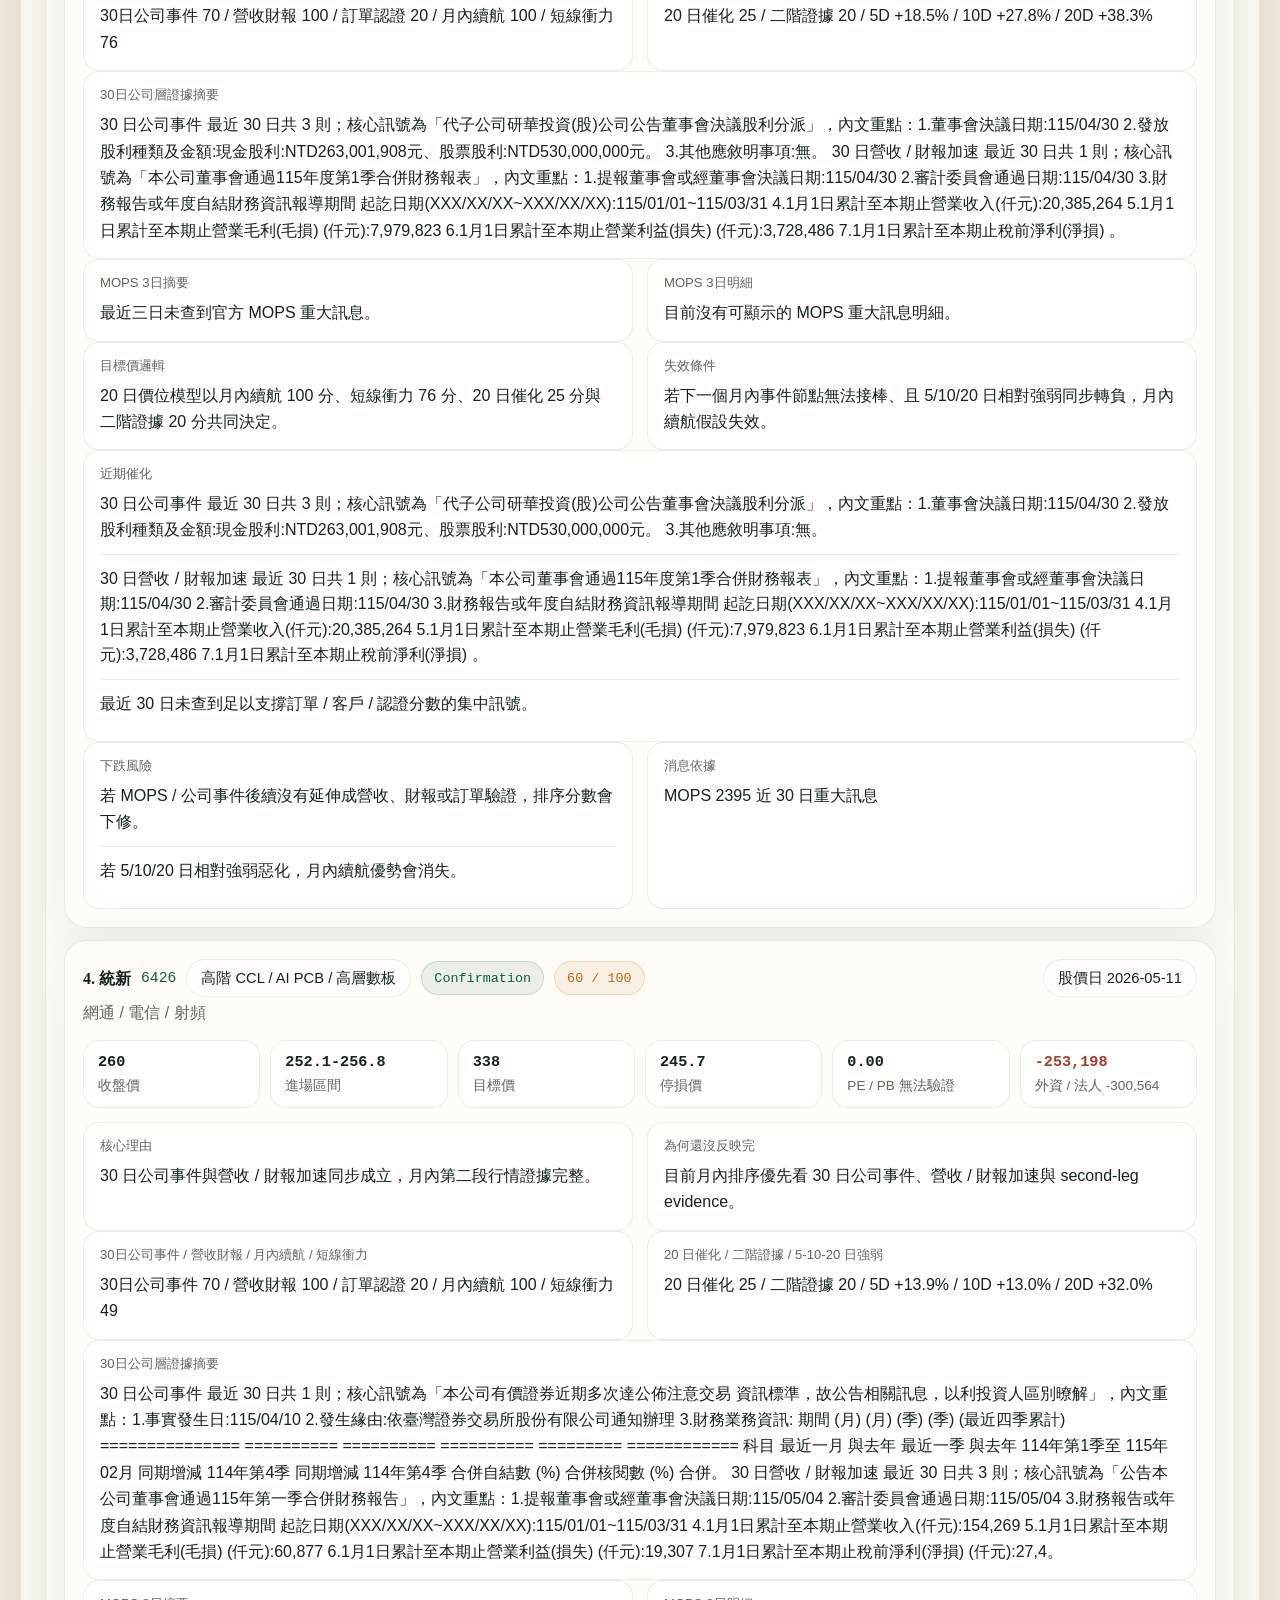
==== commit 3169de8f: "Cache bust homepage app module" ====
--- a/site/index.html
+++ b/site/index.html
@@ -44,6 +44,6 @@
       </main>
     </div>
 
-    <script type="module" src="./app.js"></script>
+    <script type="module" src="./app.js?v=20260511-1"></script>
   </body>
 </html>
--- a/site/styles.css
+++ b/site/styles.css
@@ -218,6 +218,7 @@
 .theme-card,
 .stock-card,
 .focus-card,
+.observation-card,
 .source-card,
 .change-card {
   border: 1px solid var(--border);
@@ -246,6 +247,7 @@
 .market-strip,
 .macro-grid,
 .focus-grid,
+.observation-grid,
 .discovery-grid,
 .theme-meta,
 .stock-metrics,
@@ -289,6 +291,12 @@
   margin: 0;
   line-height: 1.65;
   color: var(--muted);
+}
+
+.regime-summary {
+  margin: 10px 0 0;
+  line-height: 1.65;
+  color: var(--ink);
 }
 
 .summary-points,
@@ -425,13 +433,15 @@
 }
 
 .stock-grid,
-.focus-grid {
+.focus-grid,
+.observation-grid {
   display: grid;
   gap: 12px;
 }
 
 .stock-card,
 .focus-card,
+.observation-card,
 .source-card,
 .change-card {
   padding: 18px;
@@ -528,6 +538,19 @@
 
 .focus-grid {
   grid-template-columns: repeat(2, minmax(0, 1fr));
+}
+
+.regime-card {
+  background:
+    linear-gradient(180deg, rgba(255, 252, 247, 0.96), rgba(255, 248, 240, 0.86)),
+    rgba(255, 255, 255, 0.4);
+}
+
+.regime-banner {
+  border-color: rgba(181, 107, 23, 0.2);
+  background:
+    linear-gradient(180deg, rgba(255, 252, 247, 0.98), rgba(255, 245, 235, 0.9)),
+    rgba(255, 255, 255, 0.44);
 }
 
 .focus-card {
@@ -556,6 +579,72 @@
   margin: 12px 0 0;
   line-height: 1.65;
   color: var(--muted);
+}
+
+.focus-subnote {
+  margin: 10px 0 0;
+  line-height: 1.6;
+  color: var(--jade);
+  font-size: 0.92rem;
+}
+
+.compact-row {
+  margin-top: 8px;
+}
+
+.state-badge,
+.score-badge,
+.gate-badge {
+  display: inline-flex;
+  align-items: center;
+  min-height: 34px;
+  padding: 0 12px;
+  border-radius: 999px;
+  border: 1px solid rgba(20, 35, 29, 0.08);
+  background: rgba(255, 255, 255, 0.62);
+  font-size: 0.84rem;
+}
+
+.state-badge {
+  font-family: var(--mono-font);
+}
+
+.score-badge {
+  color: var(--amber);
+  background: rgba(181, 107, 23, 0.08);
+  border-color: rgba(181, 107, 23, 0.16);
+  font-family: var(--mono-font);
+}
+
+.gate-badge {
+  color: var(--jade);
+  background: rgba(22, 91, 71, 0.08);
+  border-color: rgba(22, 91, 71, 0.16);
+}
+
+.state-seed {
+  color: var(--amber);
+  background: rgba(181, 107, 23, 0.08);
+  border-color: rgba(181, 107, 23, 0.16);
+}
+
+.state-confirmation,
+.state-expansion {
+  color: var(--jade);
+  background: rgba(22, 91, 71, 0.08);
+  border-color: rgba(22, 91, 71, 0.16);
+}
+
+.state-late {
+  color: #6c5a2d;
+  background: rgba(108, 90, 45, 0.08);
+  border-color: rgba(108, 90, 45, 0.16);
+}
+
+.state-breakdown {
+  color: var(--rose);
+  background: rgba(158, 61, 50, 0.08);
+  border-color: rgba(158, 61, 50, 0.16);
 }
 
 .page-actions {
@@ -585,6 +674,32 @@
   grid-template-columns: repeat(3, minmax(0, 1fr));
 }
 
+.observation-grid {
+  grid-template-columns: repeat(2, minmax(0, 1fr));
+}
+
+.observation-card {
+  display: grid;
+  gap: 12px;
+}
+
+.observation-head {
+  display: grid;
+  gap: 10px;
+}
+
+.observation-meta {
+  display: grid;
+  gap: 12px;
+  grid-template-columns: repeat(2, minmax(0, 1fr));
+}
+
+.observation-empty {
+  background:
+    linear-gradient(180deg, rgba(255, 252, 247, 0.96), rgba(255, 248, 240, 0.86)),
+    rgba(255, 255, 255, 0.4);
+}
+
 .discovery-card {
   padding: 18px;
   border-radius: var(--radius-lg);
@@ -617,6 +732,10 @@
   padding: 18px;
 }
 
+.stock-alt {
+  margin-top: 14px;
+}
+
 .changes-layout,
 .sources-layout {
   display: grid;
@@ -656,6 +775,100 @@
   animation-delay: 240ms;
 }
 
+@keyframes rise {
+  from {
+    opacity: 0;
+    transform: translateY(14px);
+  }
+  to {
+    opacity: 1;
+    transform: translateY(0);
+  }
+}
+
+@media (max-width: 980px) {
+  .overview,
+  .changes-layout,
+  .sources-layout,
+  .split-copy,
+  .focus-grid,
+  .observation-grid,
+  .observation-meta,
+  .discovery-grid {
+    grid-template-columns: 1fr;
+  }
+
+  .market-strip {
+    grid-template-columns: repeat(2, minmax(0, 1fr));
+  }
+
+  .theme-meta,
+  .stock-metrics {
+    grid-template-columns: 1fr;
+  }
+}
+
+@media (max-width: 720px) {
+  .shell {
+    width: min(calc(100% - 18px), var(--content-width));
+    padding-top: 14px;
+    padding-bottom: 48px;
+  }
+
+  .hero,
+  .loading-card,
+  .panel {
+    padding: 18px;
+  }
+
+  .theme-card summary,
+  .theme-body,
+  .stock-card,
+  .focus-card,
+  .observation-card,
+  .source-card,
+  .change-card {
+    padding: 16px;
+  }
+
+  h1 {
+    max-width: 100%;
+    font-size: clamp(2.2rem, 11vw, 3.4rem);
+  }
+
+  .section-header {
+    align-items: flex-start;
+    flex-direction: column;
+  }
+
+  .page-actions {
+    width: 100%;
+  }
+
+  .button-link {
+    width: 100%;
+  }
+
+  .market-strip {
+    grid-template-columns: 1fr;
+  }
+
+  .quick-nav {
+    overflow-x: auto;
+    padding-bottom: 4px;
+  }
+
+  .quick-nav::-webkit-scrollbar {
+    display: none;
+  }
+
+  .stock-header,
+  .theme-head {
+    flex-direction: column;
+  }
+}
+
+/* Reading modes live after responsive breakpoints so manual choices win. */
 html[data-reading-mode="phone"] {
   --content-width: 720px;
   --radius-xl: 24px;
@@ -723,6 +936,8 @@
 html[data-reading-mode="phone"] .sources-layout,
 html[data-reading-mode="phone"] .split-copy,
 html[data-reading-mode="phone"] .focus-grid,
+html[data-reading-mode="phone"] .observation-grid,
+html[data-reading-mode="phone"] .observation-meta,
 html[data-reading-mode="phone"] .discovery-grid,
 html[data-reading-mode="phone"] .market-strip,
 html[data-reading-mode="phone"] .macro-grid,
@@ -742,6 +957,7 @@
 html[data-reading-mode="phone"] .theme-body,
 html[data-reading-mode="phone"] .stock-card,
 html[data-reading-mode="phone"] .focus-card,
+html[data-reading-mode="phone"] .observation-card,
 html[data-reading-mode="phone"] .source-card,
 html[data-reading-mode="phone"] .change-card {
   padding: 15px;
@@ -755,7 +971,9 @@
 html[data-reading-mode="tablet"] .changes-layout,
 html[data-reading-mode="tablet"] .sources-layout,
 html[data-reading-mode="tablet"] .split-copy,
-html[data-reading-mode="tablet"] .focus-grid {
+html[data-reading-mode="tablet"] .focus-grid,
+html[data-reading-mode="tablet"] .observation-grid,
+html[data-reading-mode="tablet"] .observation-meta {
   grid-template-columns: 1fr;
 }
 
@@ -777,98 +995,106 @@
   --content-width: 1240px;
 }
 
+html[data-reading-mode="desktop"] .shell {
+  width: min(calc(100% - 24px), var(--content-width));
+}
+
+html[data-reading-mode="desktop"] .hero,
+html[data-reading-mode="desktop"] .loading-card,
+html[data-reading-mode="desktop"] .panel {
+  padding: 24px;
+}
+
+html[data-reading-mode="desktop"] .reading-mode-toggle,
+html[data-reading-mode="desktop"] .section-header,
+html[data-reading-mode="desktop"] .stock-header,
+html[data-reading-mode="desktop"] .theme-head {
+  align-items: flex-start;
+  flex-direction: row;
+  flex-wrap: wrap;
+}
+
+html[data-reading-mode="desktop"] .reading-mode-toggle {
+  align-items: center;
+}
+
+html[data-reading-mode="desktop"] .reading-mode-buttons {
+  display: flex;
+  grid-template-columns: none;
+}
+
+html[data-reading-mode="desktop"] .overview,
+html[data-reading-mode="desktop"] .changes-layout,
+html[data-reading-mode="desktop"] .sources-layout,
+html[data-reading-mode="desktop"] .focus-grid,
+html[data-reading-mode="desktop"] .observation-grid,
+html[data-reading-mode="desktop"] .discovery-grid {
+  grid-template-columns: repeat(auto-fit, minmax(min(320px, 100%), 1fr));
+}
+
+html[data-reading-mode="desktop"] .split-copy,
+html[data-reading-mode="desktop"] .theme-meta,
+html[data-reading-mode="desktop"] .observation-meta {
+  grid-template-columns: repeat(auto-fit, minmax(min(260px, 100%), 1fr));
+}
+
+html[data-reading-mode="desktop"] .market-strip,
+html[data-reading-mode="desktop"] .macro-grid {
+  grid-template-columns: repeat(auto-fit, minmax(min(180px, 100%), 1fr));
+}
+
 html[data-reading-mode="desktop"] .stock-metrics {
-  grid-template-columns: repeat(6, minmax(0, 1fr));
-}
-
-@keyframes rise {
-  from {
-    opacity: 0;
-    transform: translateY(14px);
-  }
-  to {
-    opacity: 1;
-    transform: translateY(0);
-  }
-}
-
-@media (max-width: 980px) {
-  .overview,
-  .changes-layout,
-  .sources-layout,
-  .split-copy,
-  .focus-grid,
-  .discovery-grid {
-    grid-template-columns: 1fr;
-  }
-
-  .market-strip {
-    grid-template-columns: repeat(2, minmax(0, 1fr));
-  }
-
-  .theme-meta,
-  .stock-metrics {
-    grid-template-columns: 1fr;
-  }
-}
-
-@media (max-width: 720px) {
-  .shell {
-    width: min(calc(100% - 18px), var(--content-width));
-    padding-top: 14px;
-    padding-bottom: 48px;
-  }
-
-  .hero,
-  .loading-card,
-  .panel {
-    padding: 18px;
-  }
-
-  .theme-card summary,
-  .theme-body,
-  .stock-card,
-  .focus-card,
-  .source-card,
-  .change-card {
-    padding: 16px;
-  }
-
-  h1 {
-    max-width: 100%;
-    font-size: clamp(2.2rem, 11vw, 3.4rem);
-  }
-
-  .section-header {
-    align-items: flex-start;
-    flex-direction: column;
-  }
-
-  .page-actions {
-    width: 100%;
-  }
-
-  .button-link {
-    width: 100%;
-  }
-
-  .market-strip {
-    grid-template-columns: 1fr;
-  }
-
-  .quick-nav {
-    overflow-x: auto;
-    padding-bottom: 4px;
-  }
-
-  .quick-nav::-webkit-scrollbar {
-    display: none;
-  }
-
-  .stock-header,
-  .theme-head {
-    flex-direction: column;
-  }
+  grid-template-columns: repeat(auto-fit, minmax(min(112px, 100%), 1fr));
+}
+
+html[data-reading-mode="desktop"] .theme-card summary,
+html[data-reading-mode="desktop"] .theme-body,
+html[data-reading-mode="desktop"] .stock-card,
+html[data-reading-mode="desktop"] .focus-card,
+html[data-reading-mode="desktop"] .observation-card,
+html[data-reading-mode="desktop"] .source-card,
+html[data-reading-mode="desktop"] .change-card {
+  padding: 18px;
+}
+
+html[data-reading-preference="desktop"] .app {
+  gap: 14px;
+}
+
+html[data-reading-preference="desktop"] .hero,
+html[data-reading-preference="desktop"] .loading-card,
+html[data-reading-preference="desktop"] .panel {
+  padding: 22px;
+}
+
+html[data-reading-preference="desktop"] .theme-card summary,
+html[data-reading-preference="desktop"] .theme-body,
+html[data-reading-preference="desktop"] .stock-card,
+html[data-reading-preference="desktop"] .focus-card,
+html[data-reading-preference="desktop"] .observation-card,
+html[data-reading-preference="desktop"] .source-card,
+html[data-reading-preference="desktop"] .change-card {
+  padding: 16px;
+}
+
+html[data-reading-preference="desktop"] .info-block,
+html[data-reading-preference="desktop"] .metric-card,
+html[data-reading-preference="desktop"] .metric-pill {
+  padding: 12px;
+}
+
+html[data-reading-preference="desktop"] .hero-text,
+html[data-reading-preference="desktop"] .section-header p,
+html[data-reading-preference="desktop"] .body-copy,
+html[data-reading-preference="desktop"] .stock-note,
+html[data-reading-preference="desktop"] .theme-summary,
+html[data-reading-preference="desktop"] .info-text,
+html[data-reading-preference="desktop"] .focus-note {
+  line-height: 1.55;
+}
+
+html[data-reading-preference="desktop"] .stock-metrics {
+  grid-template-columns: repeat(auto-fit, minmax(min(96px, 100%), 1fr));
 }
 
 @media (prefers-reduced-motion: reduce) {
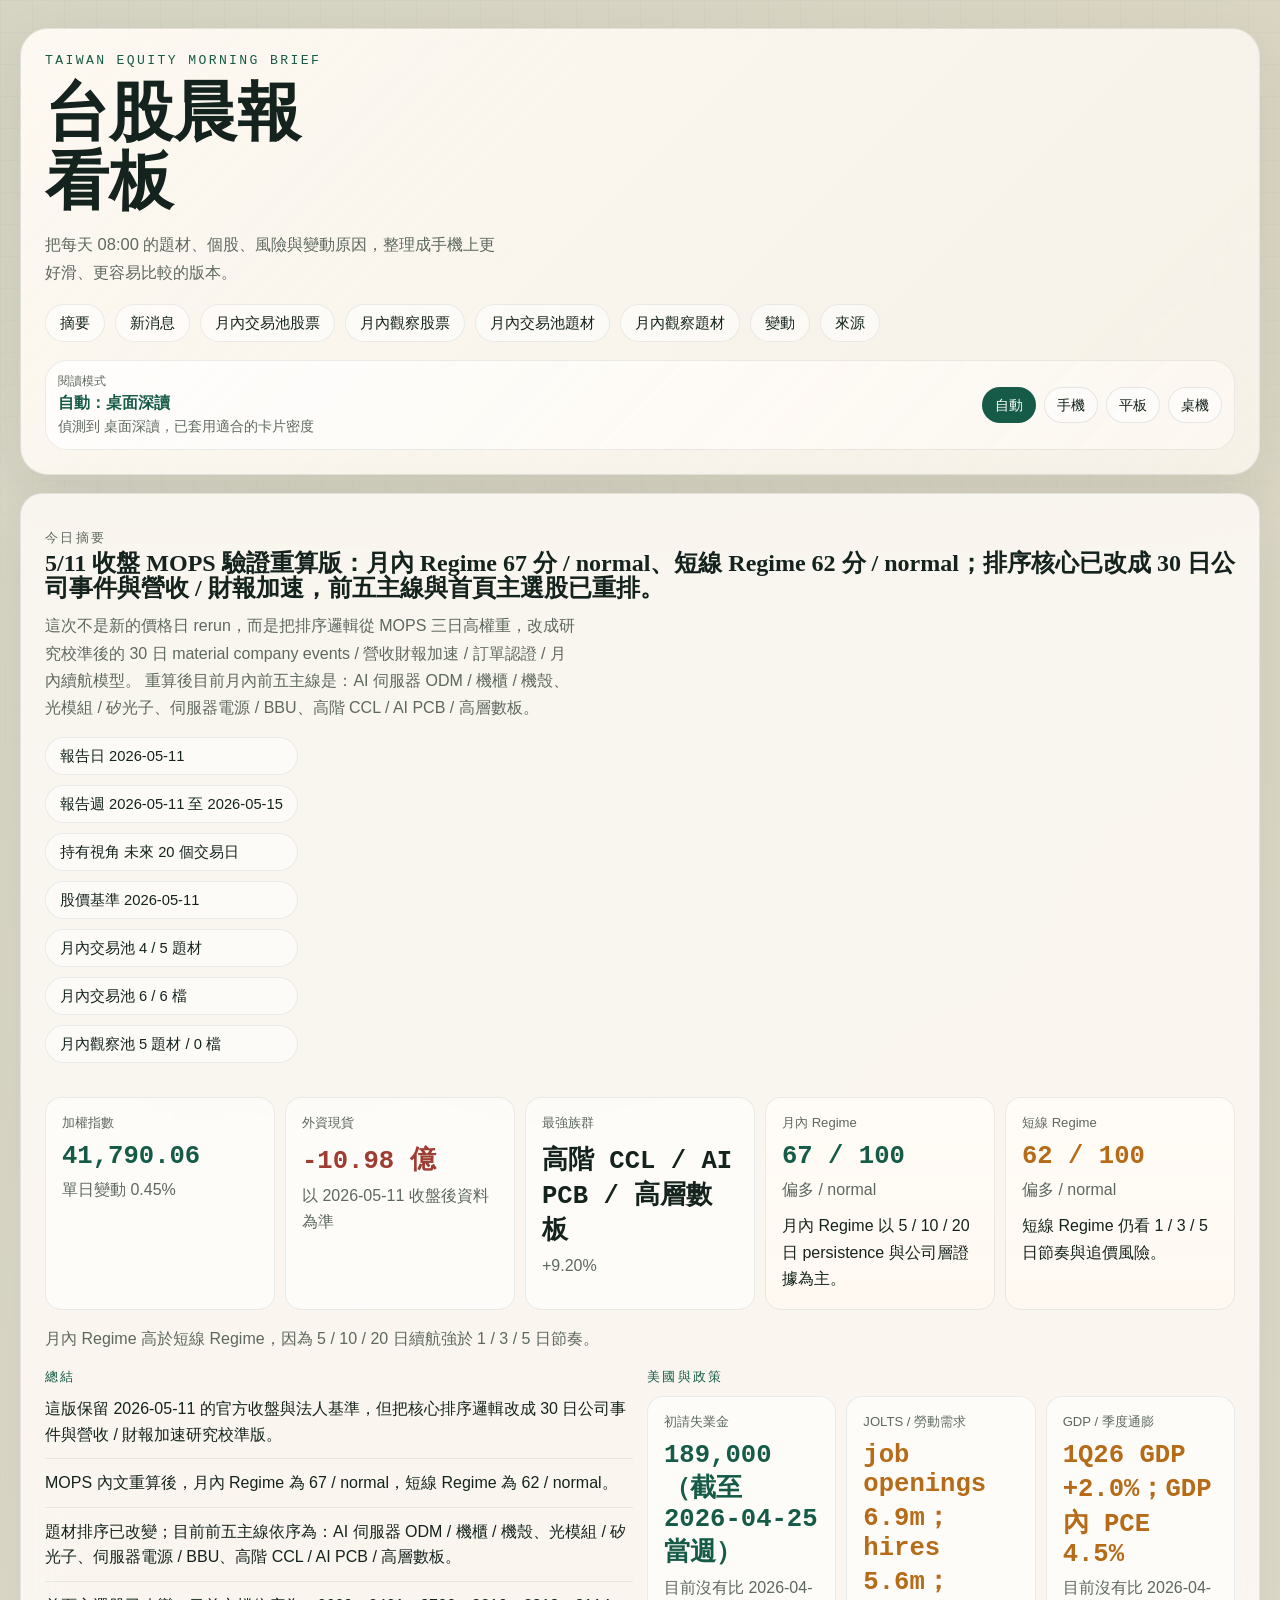
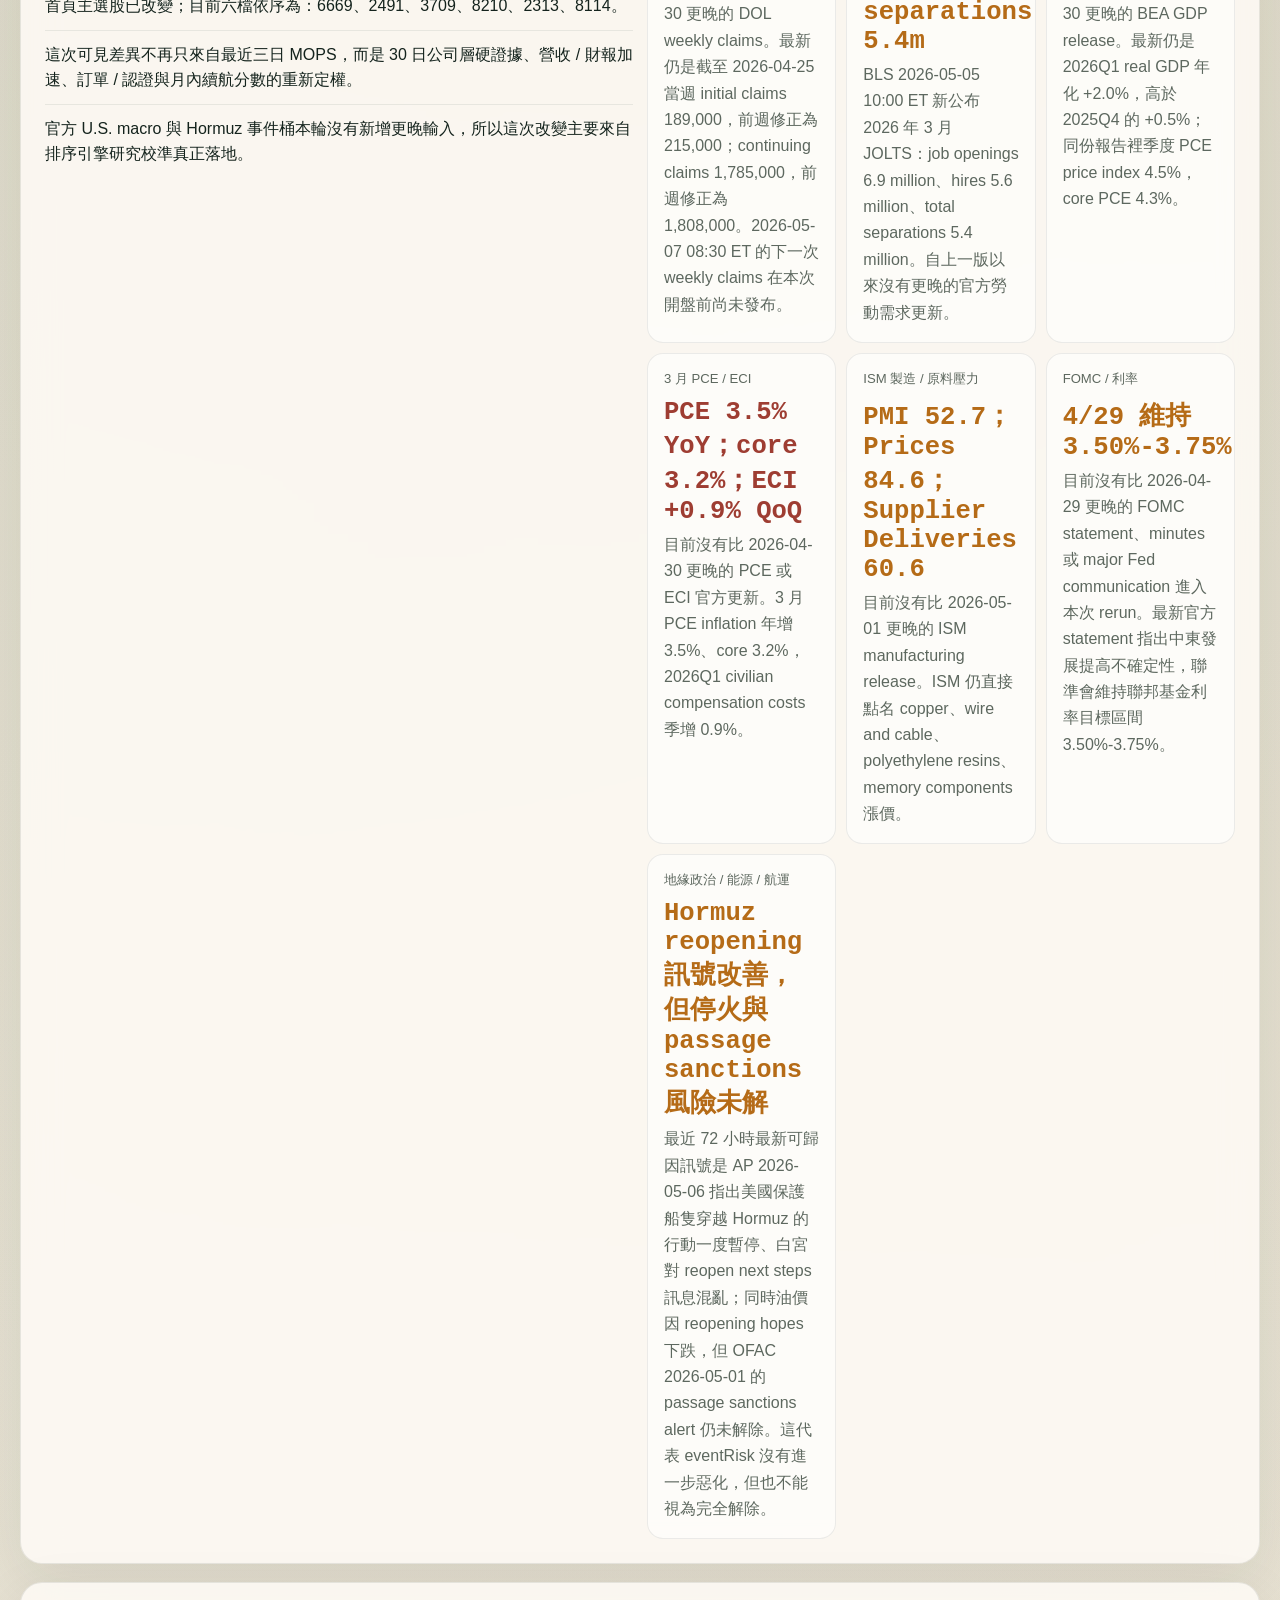
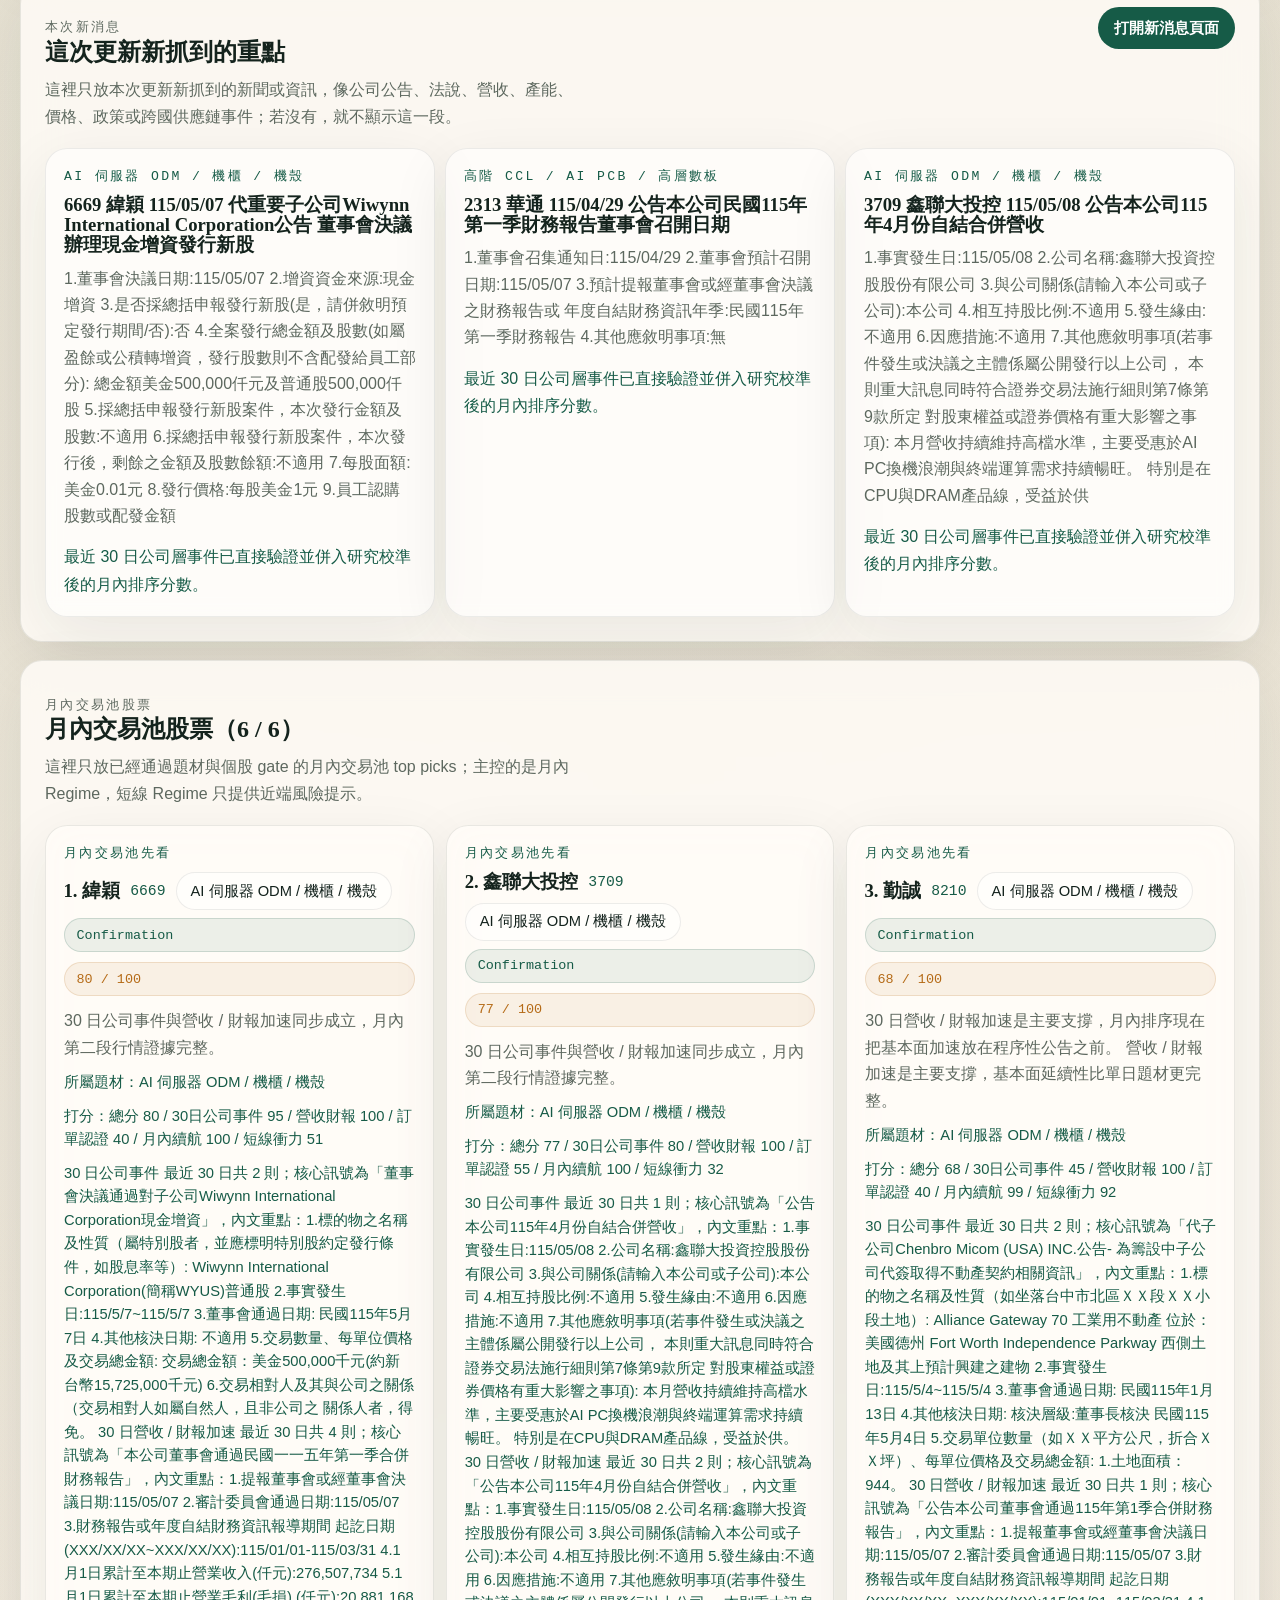
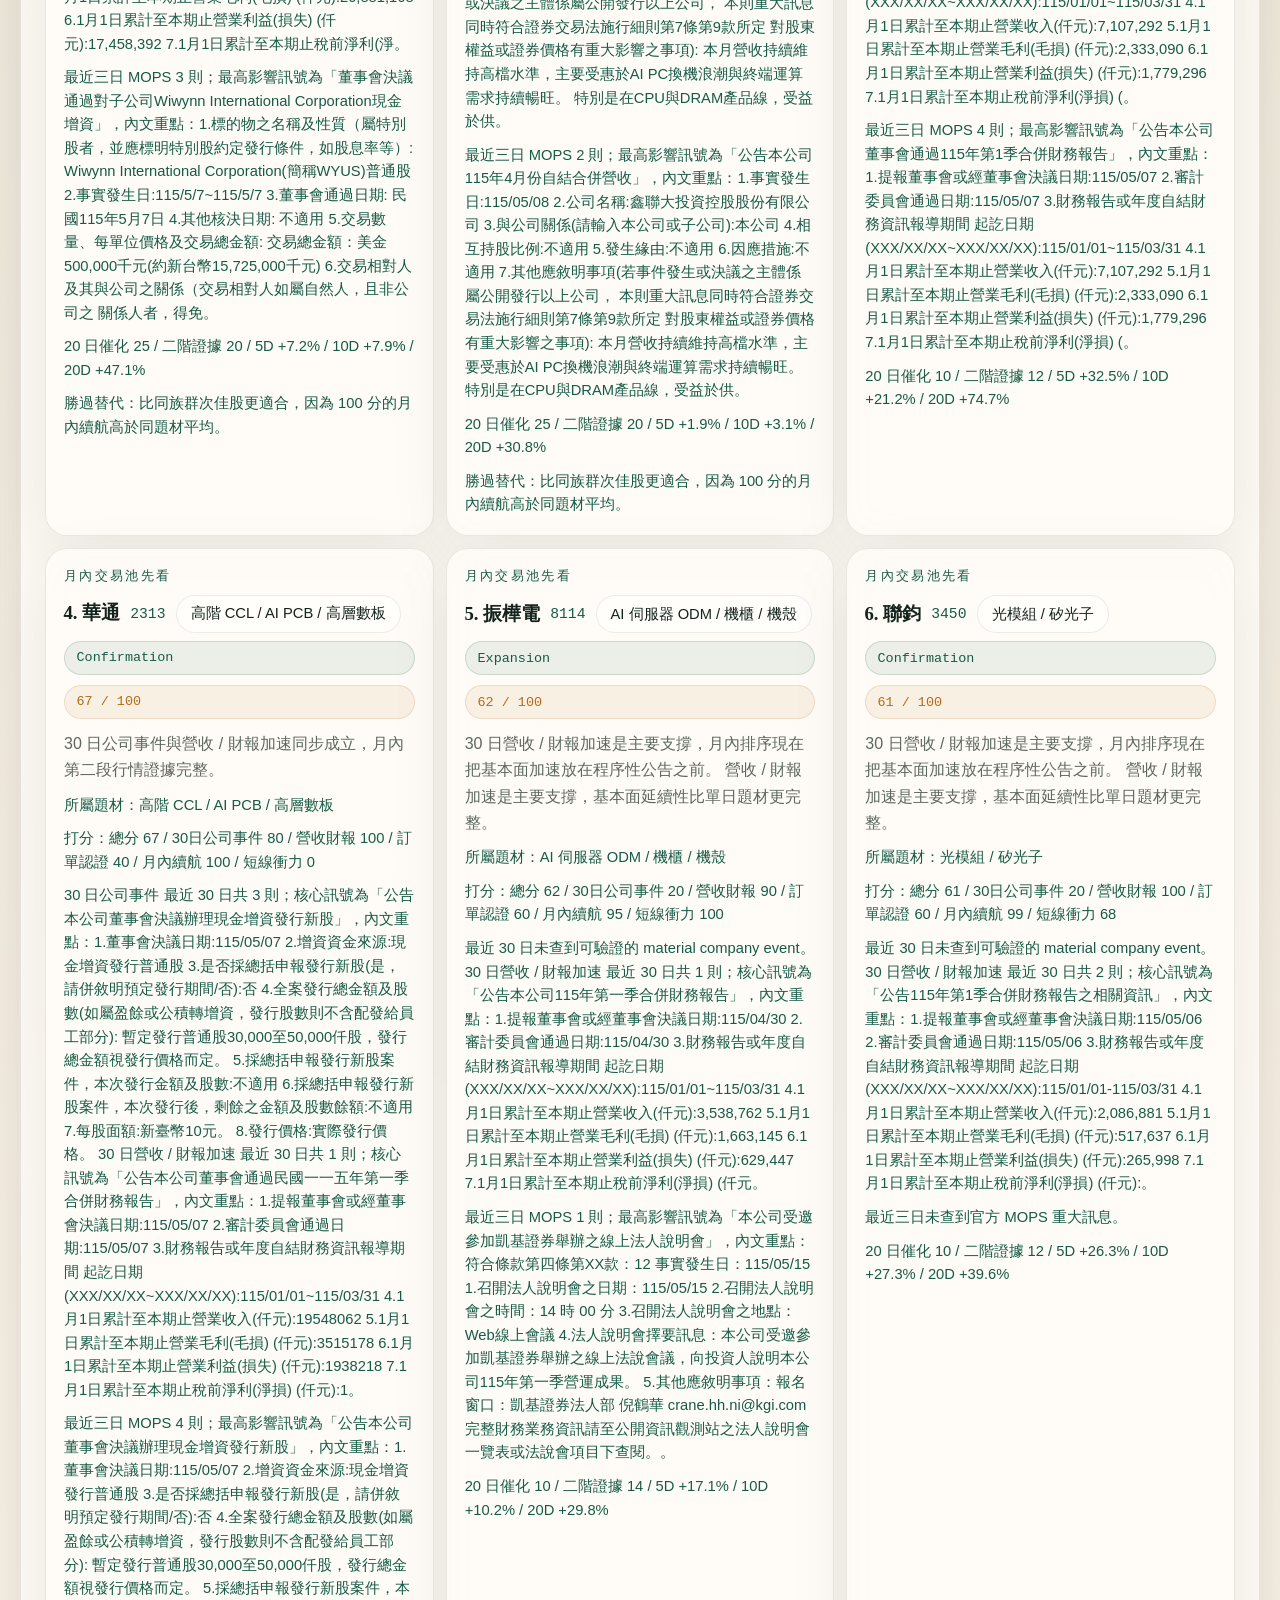
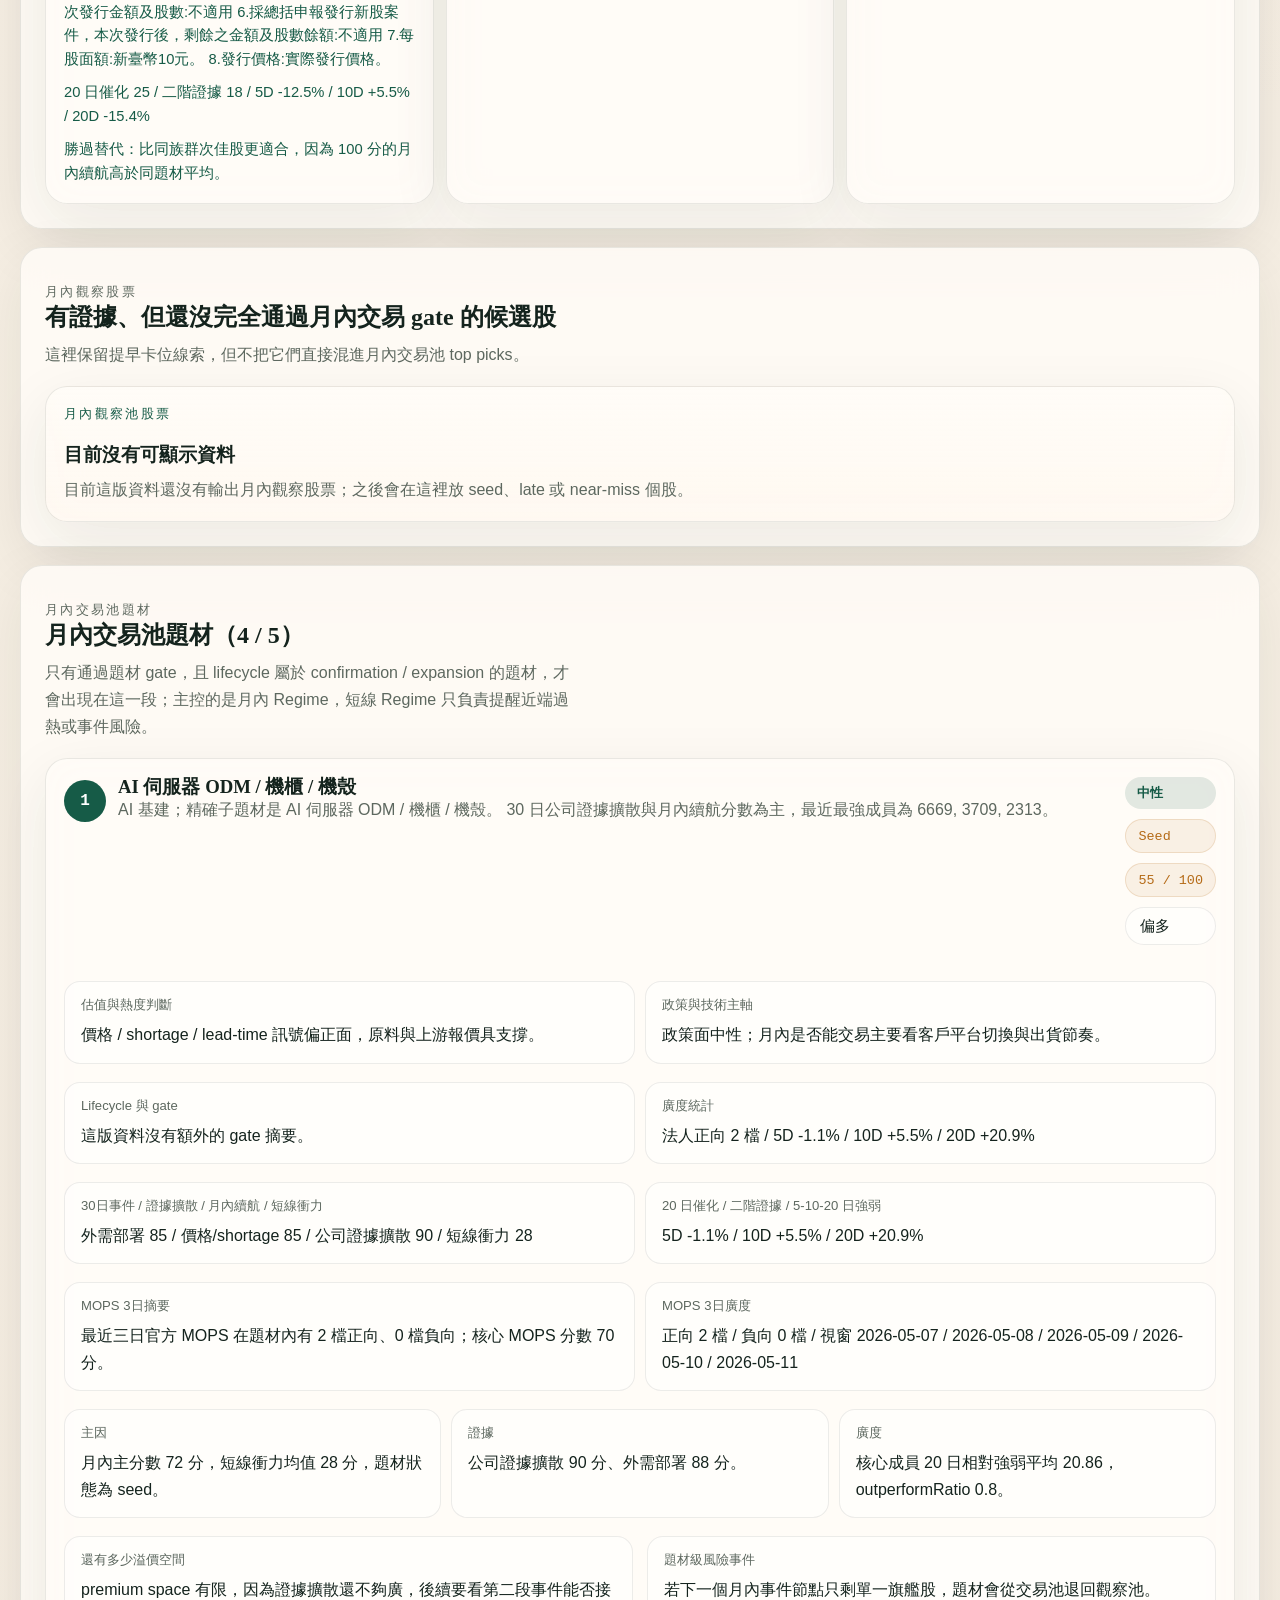
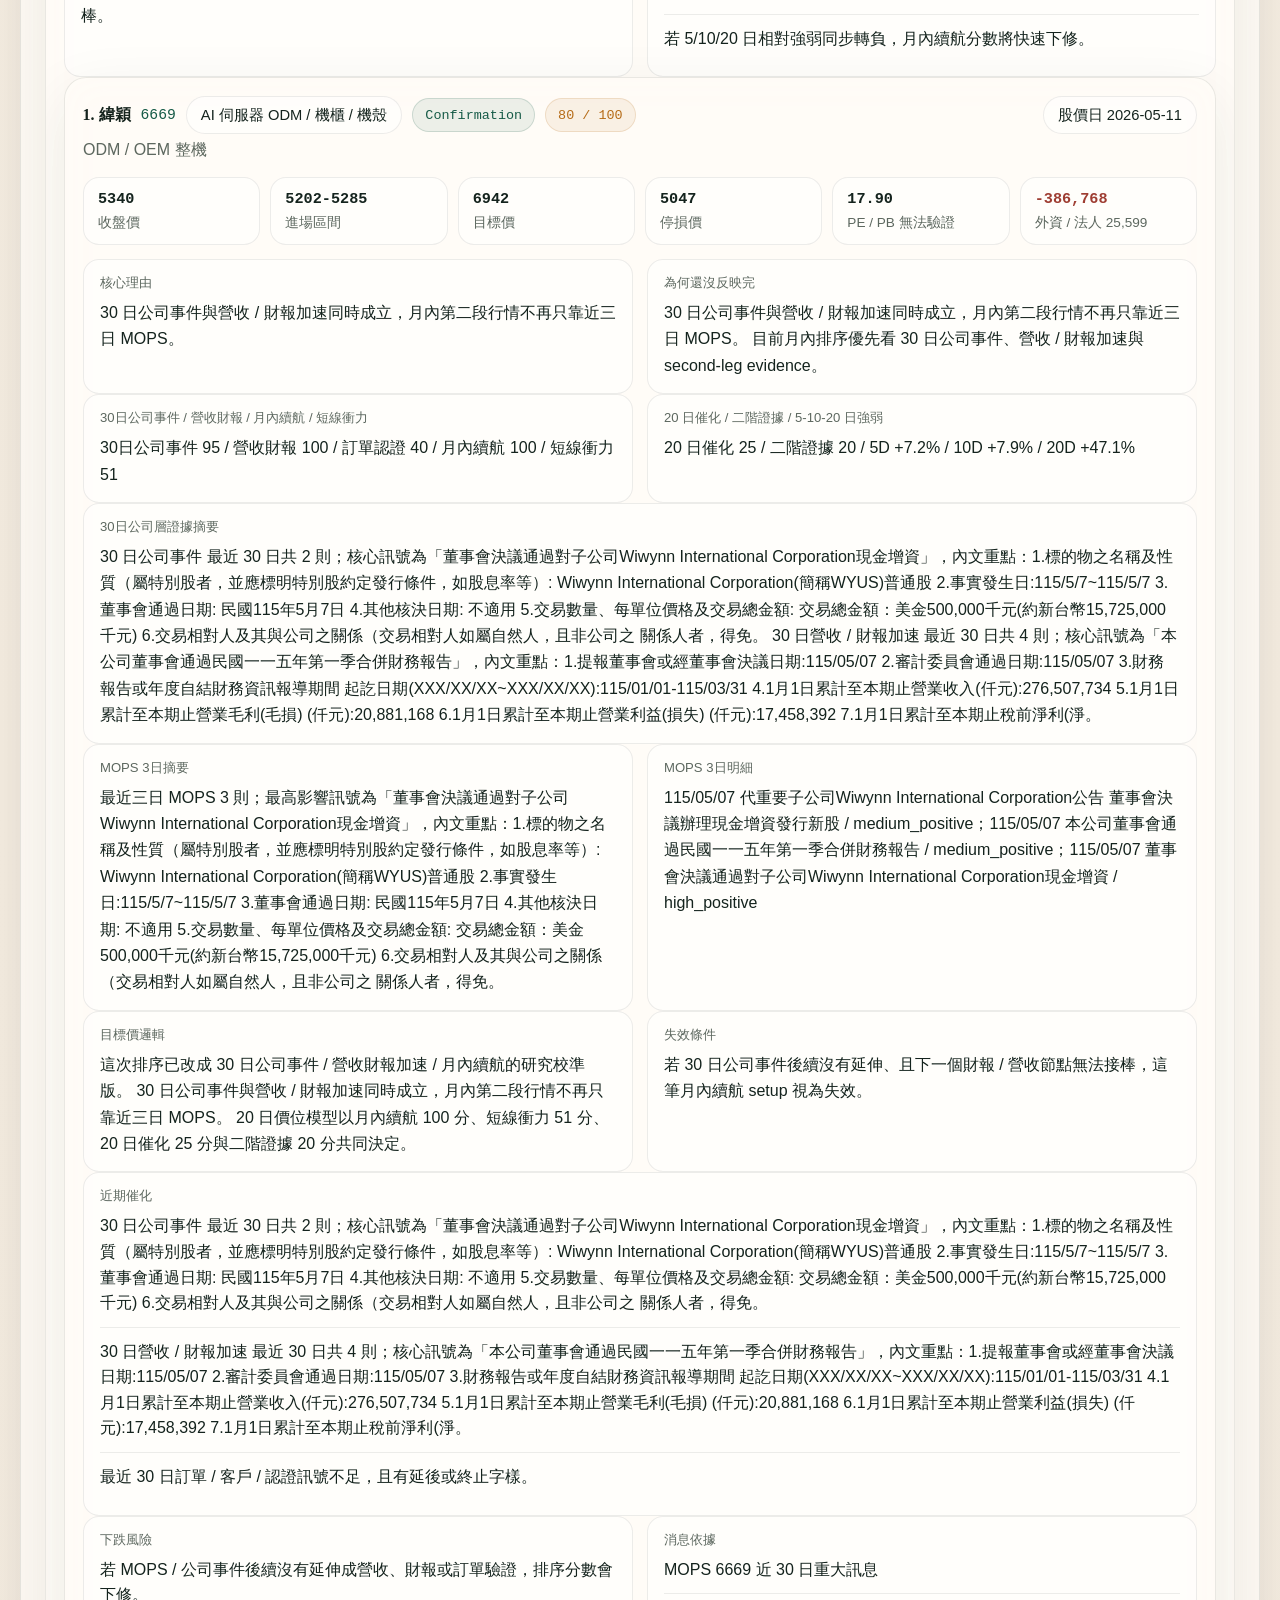
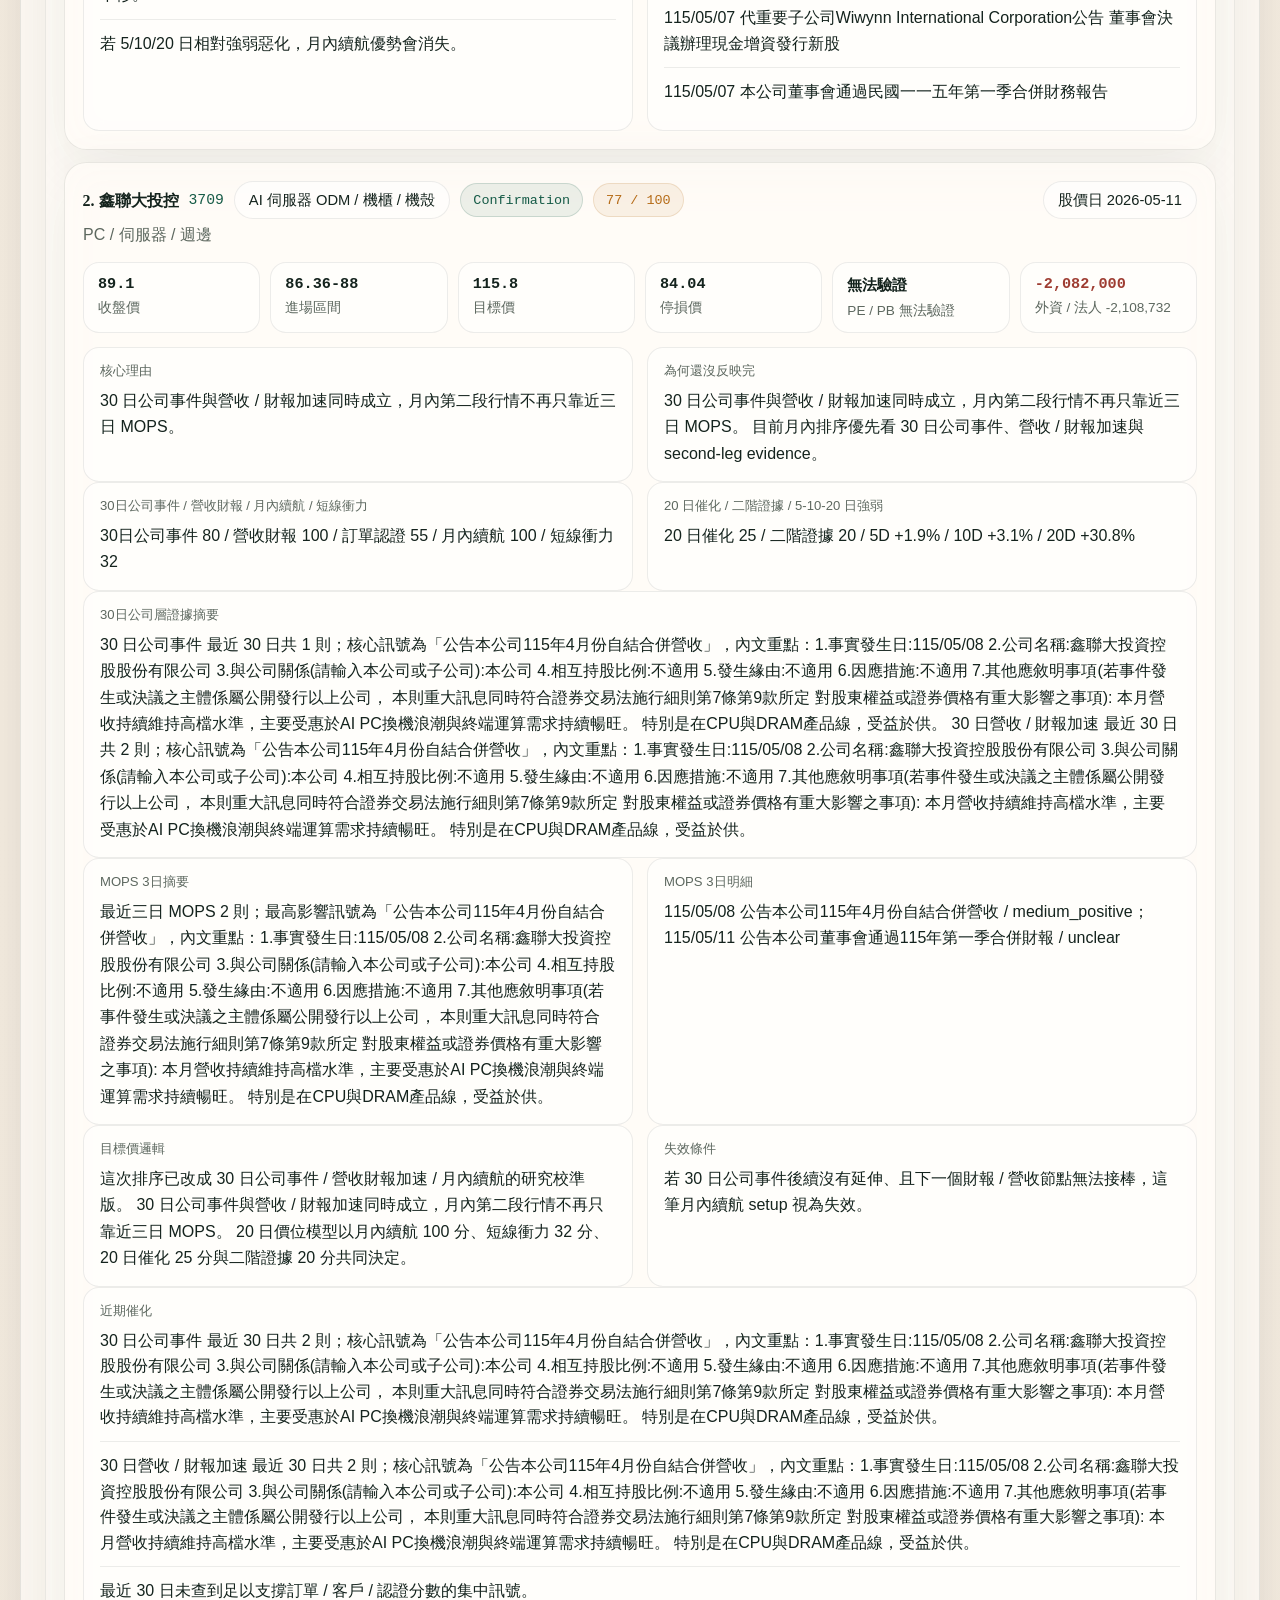
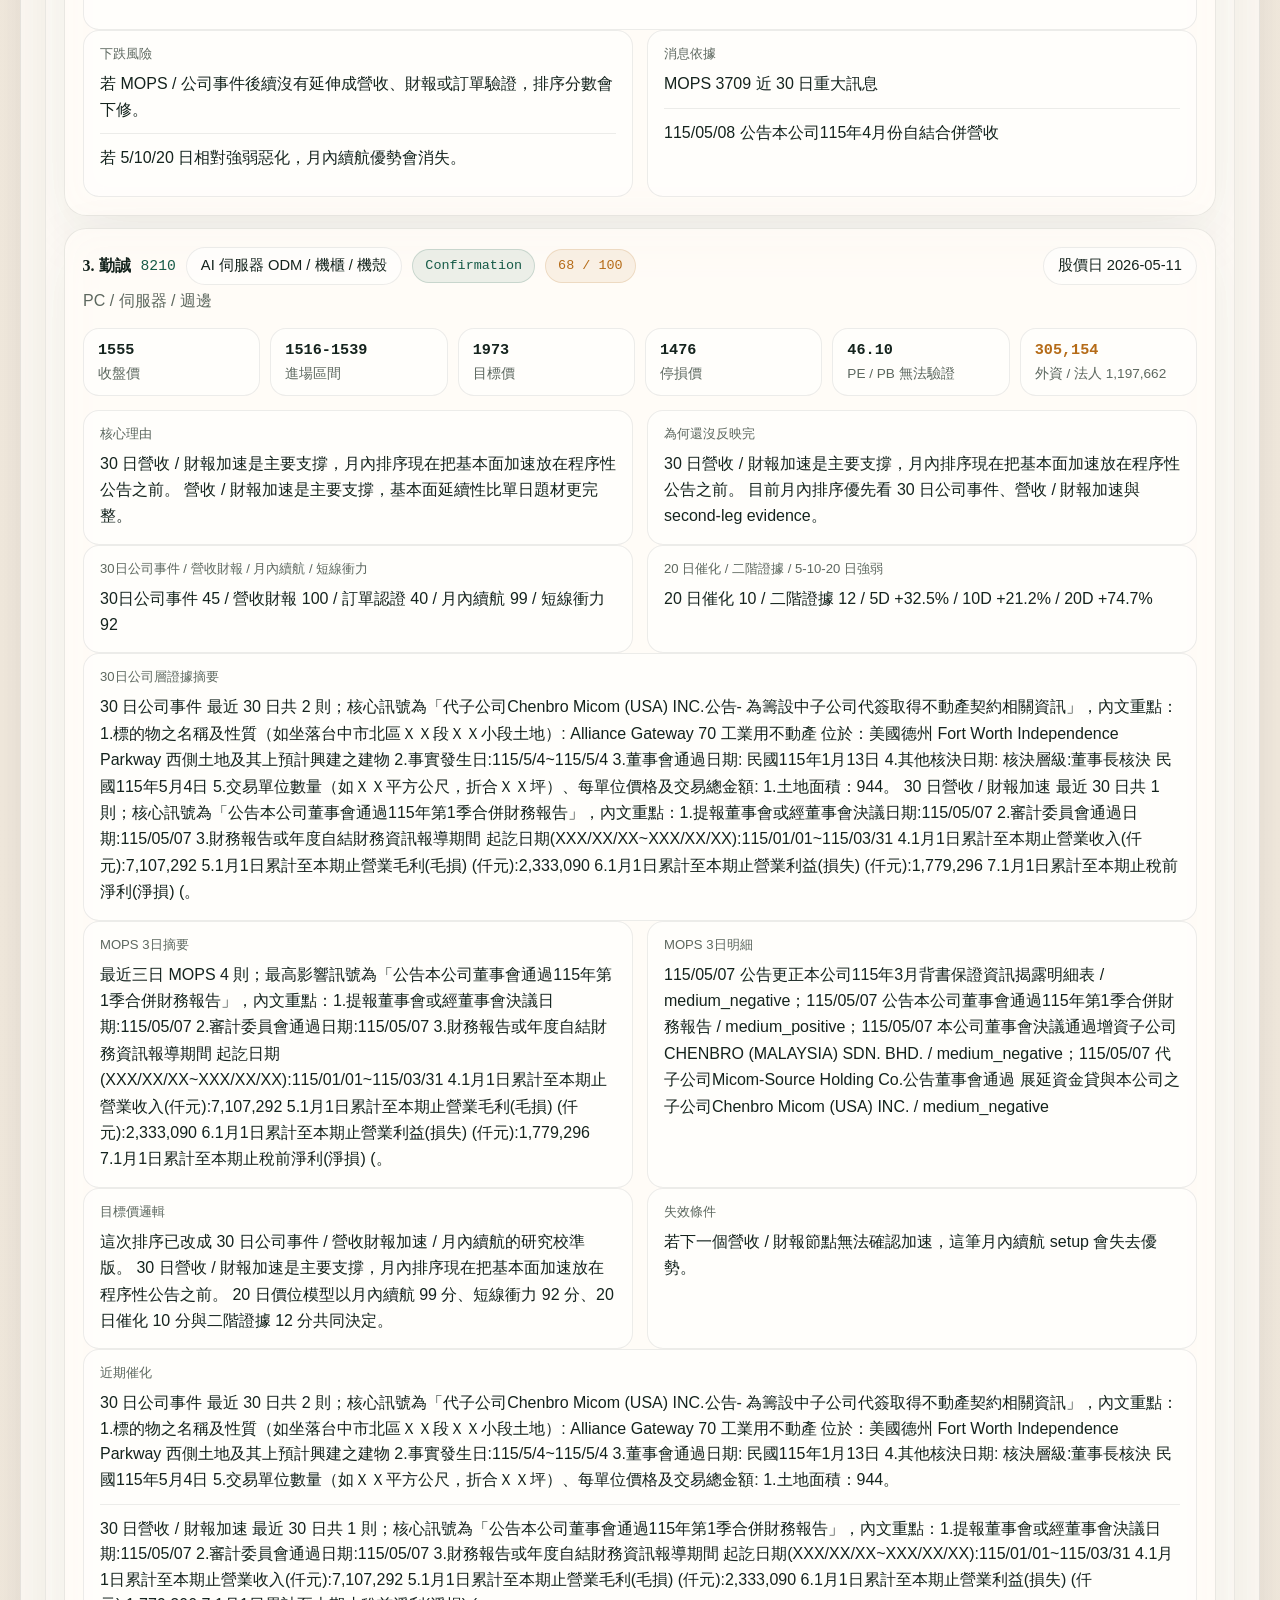
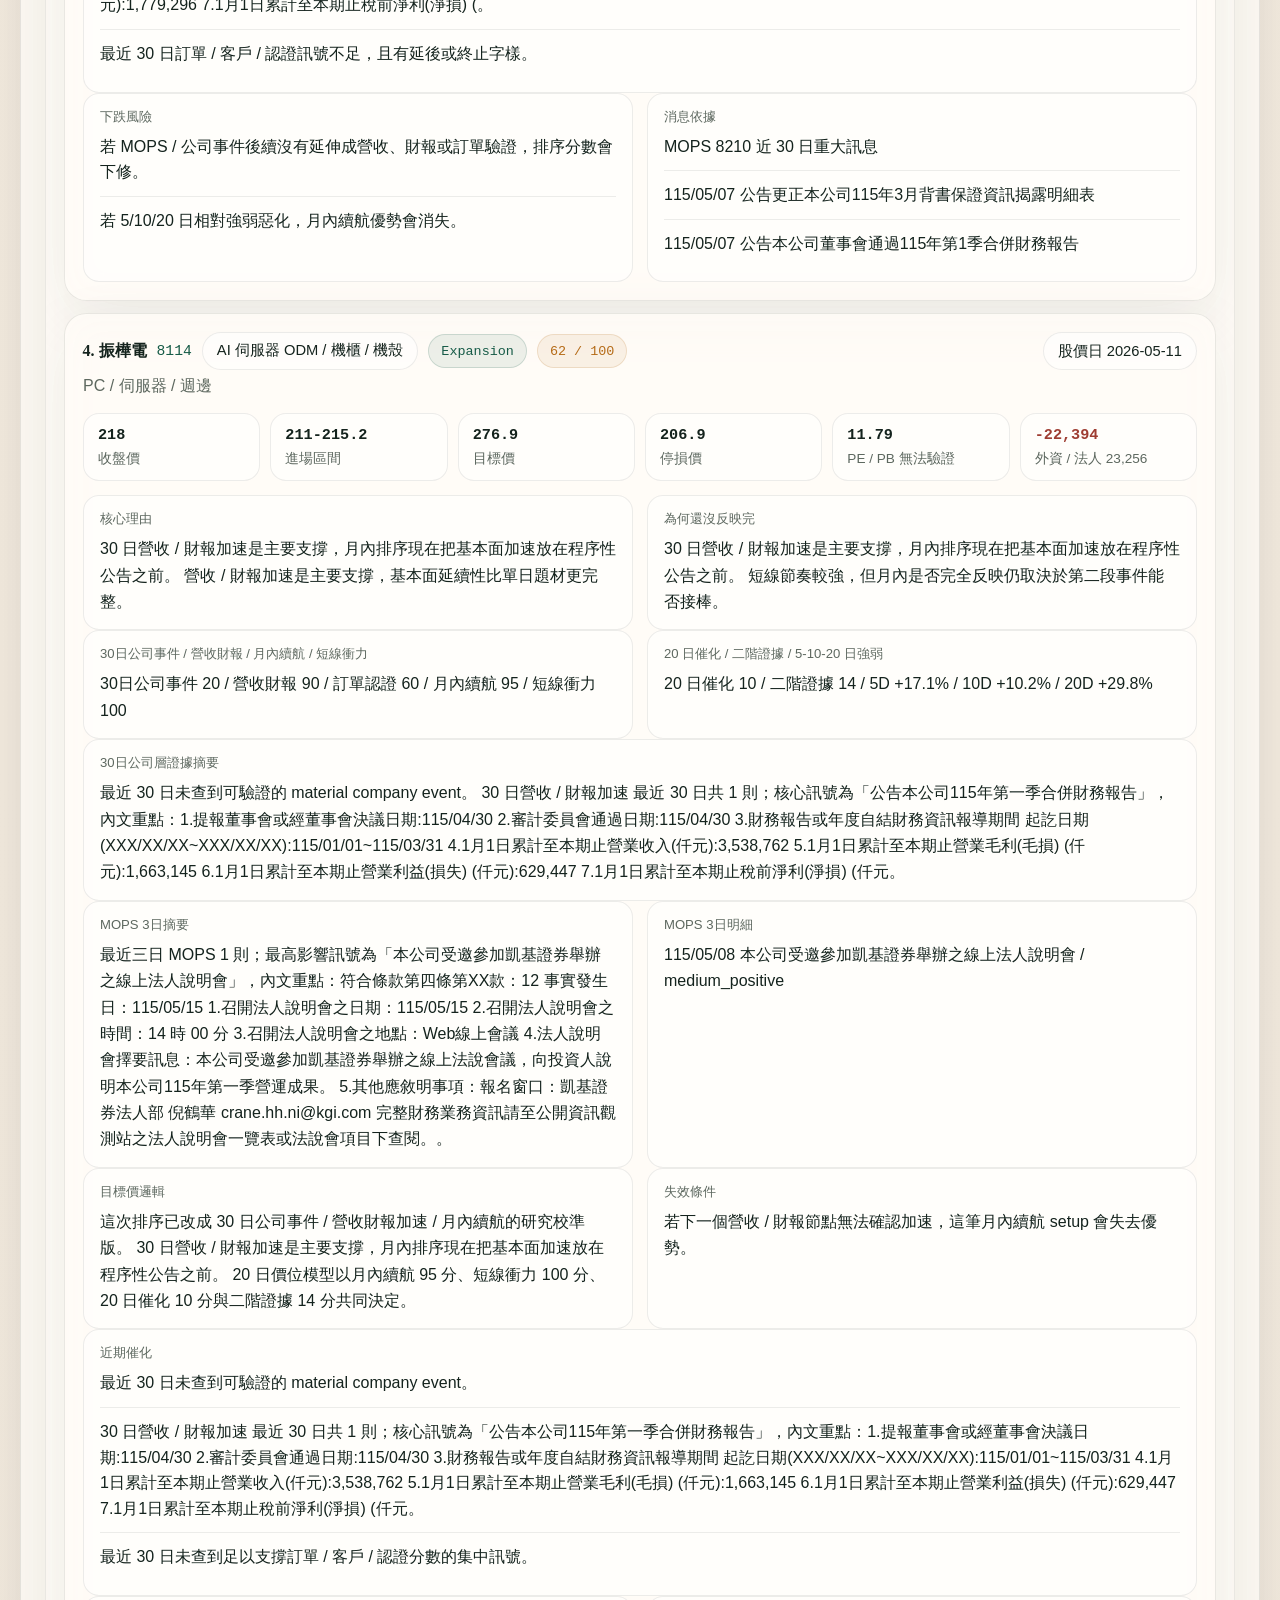
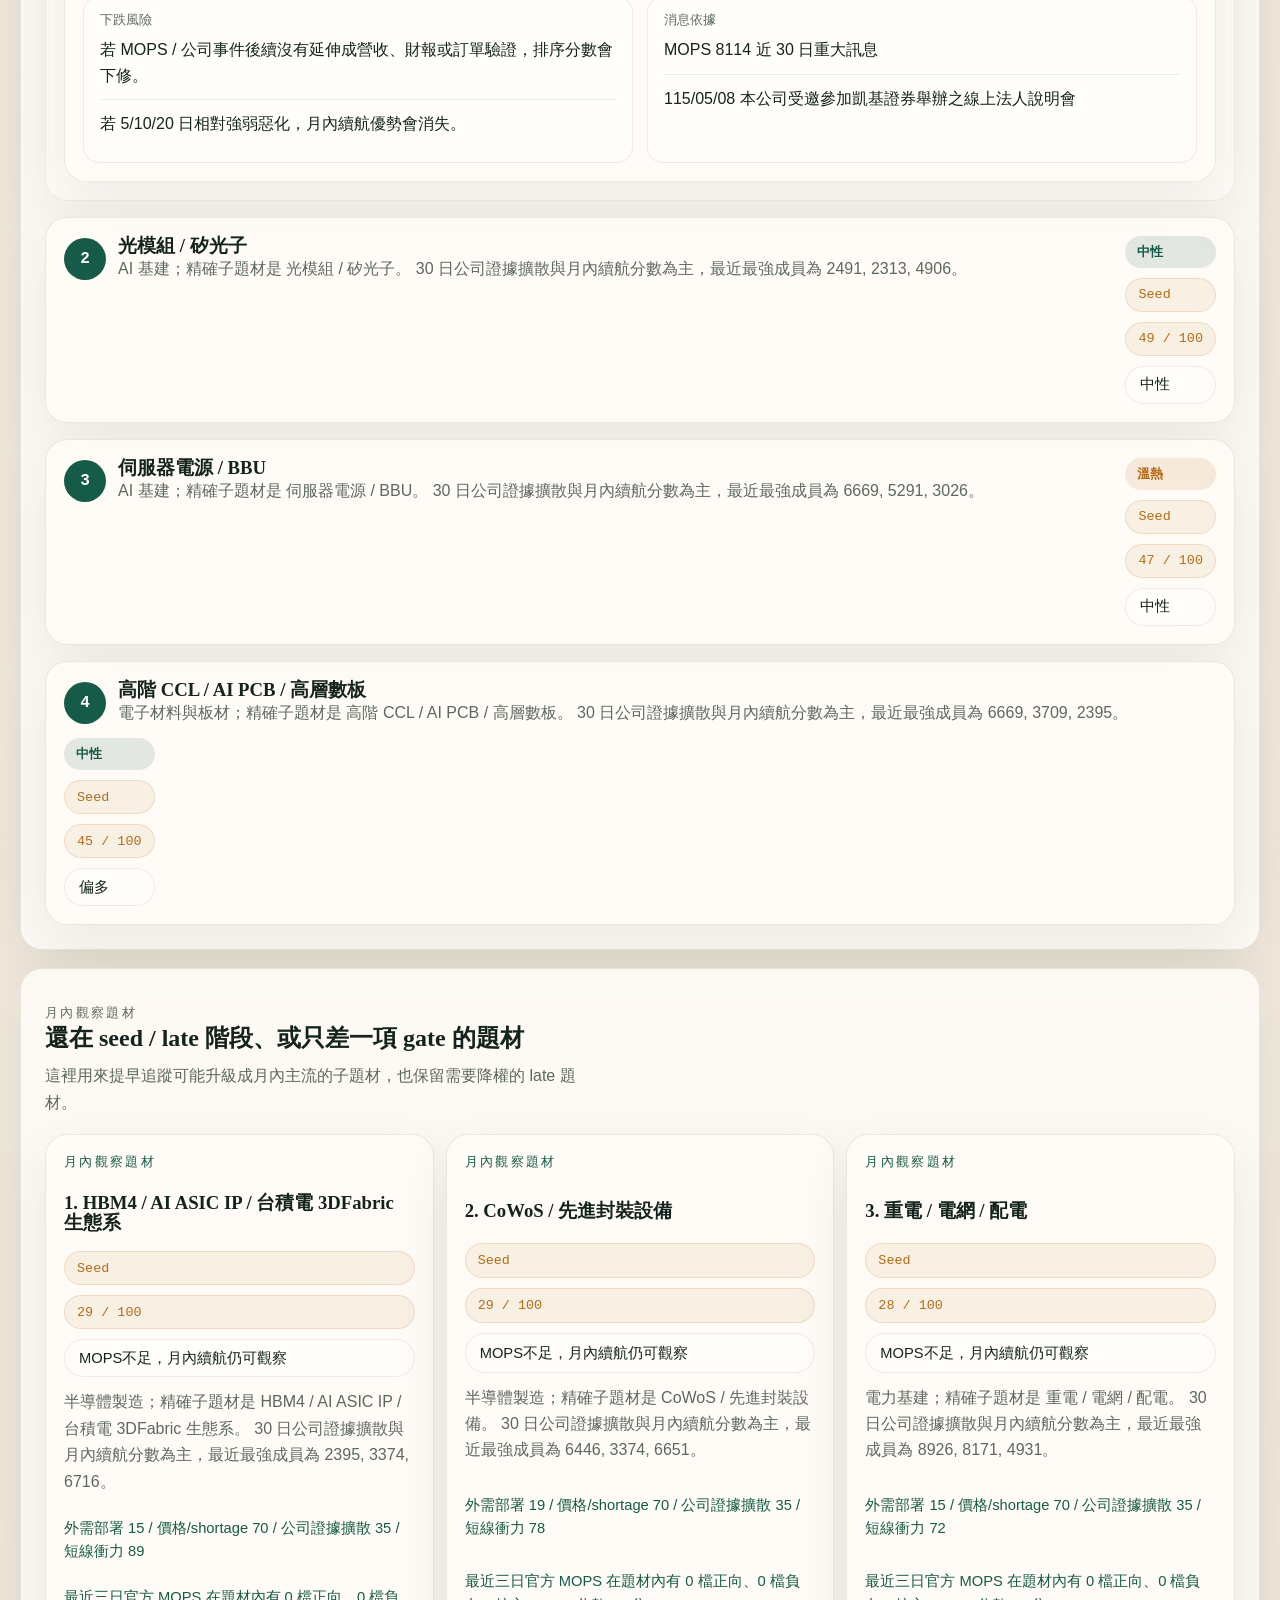
==== commit 5f78853c: "Bust cached frontend module chain" ====
--- a/site/index.html
+++ b/site/index.html
@@ -44,6 +44,6 @@
       </main>
     </div>
 
-    <script type="module" src="./app.js?v=20260511-1"></script>
+    <script type="module" src="./app.js?v=20260511-6"></script>
   </body>
 </html>
